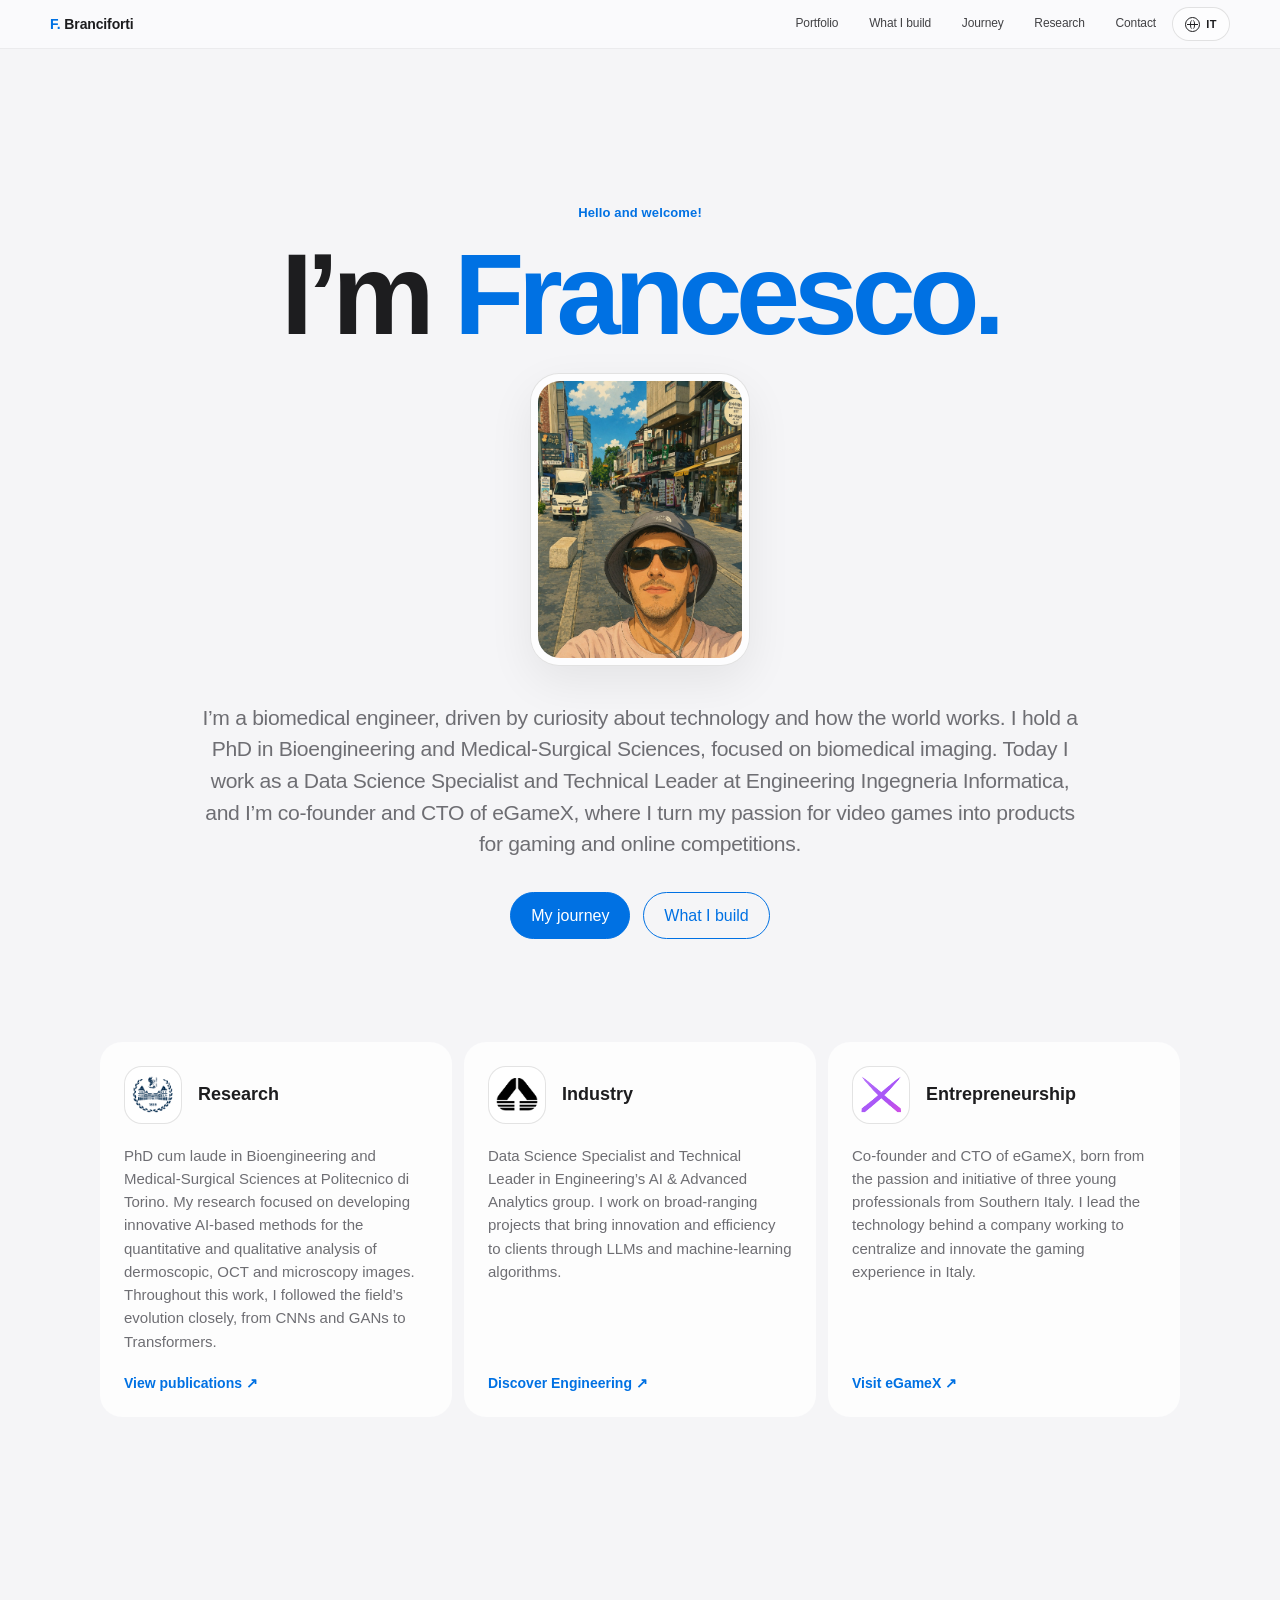
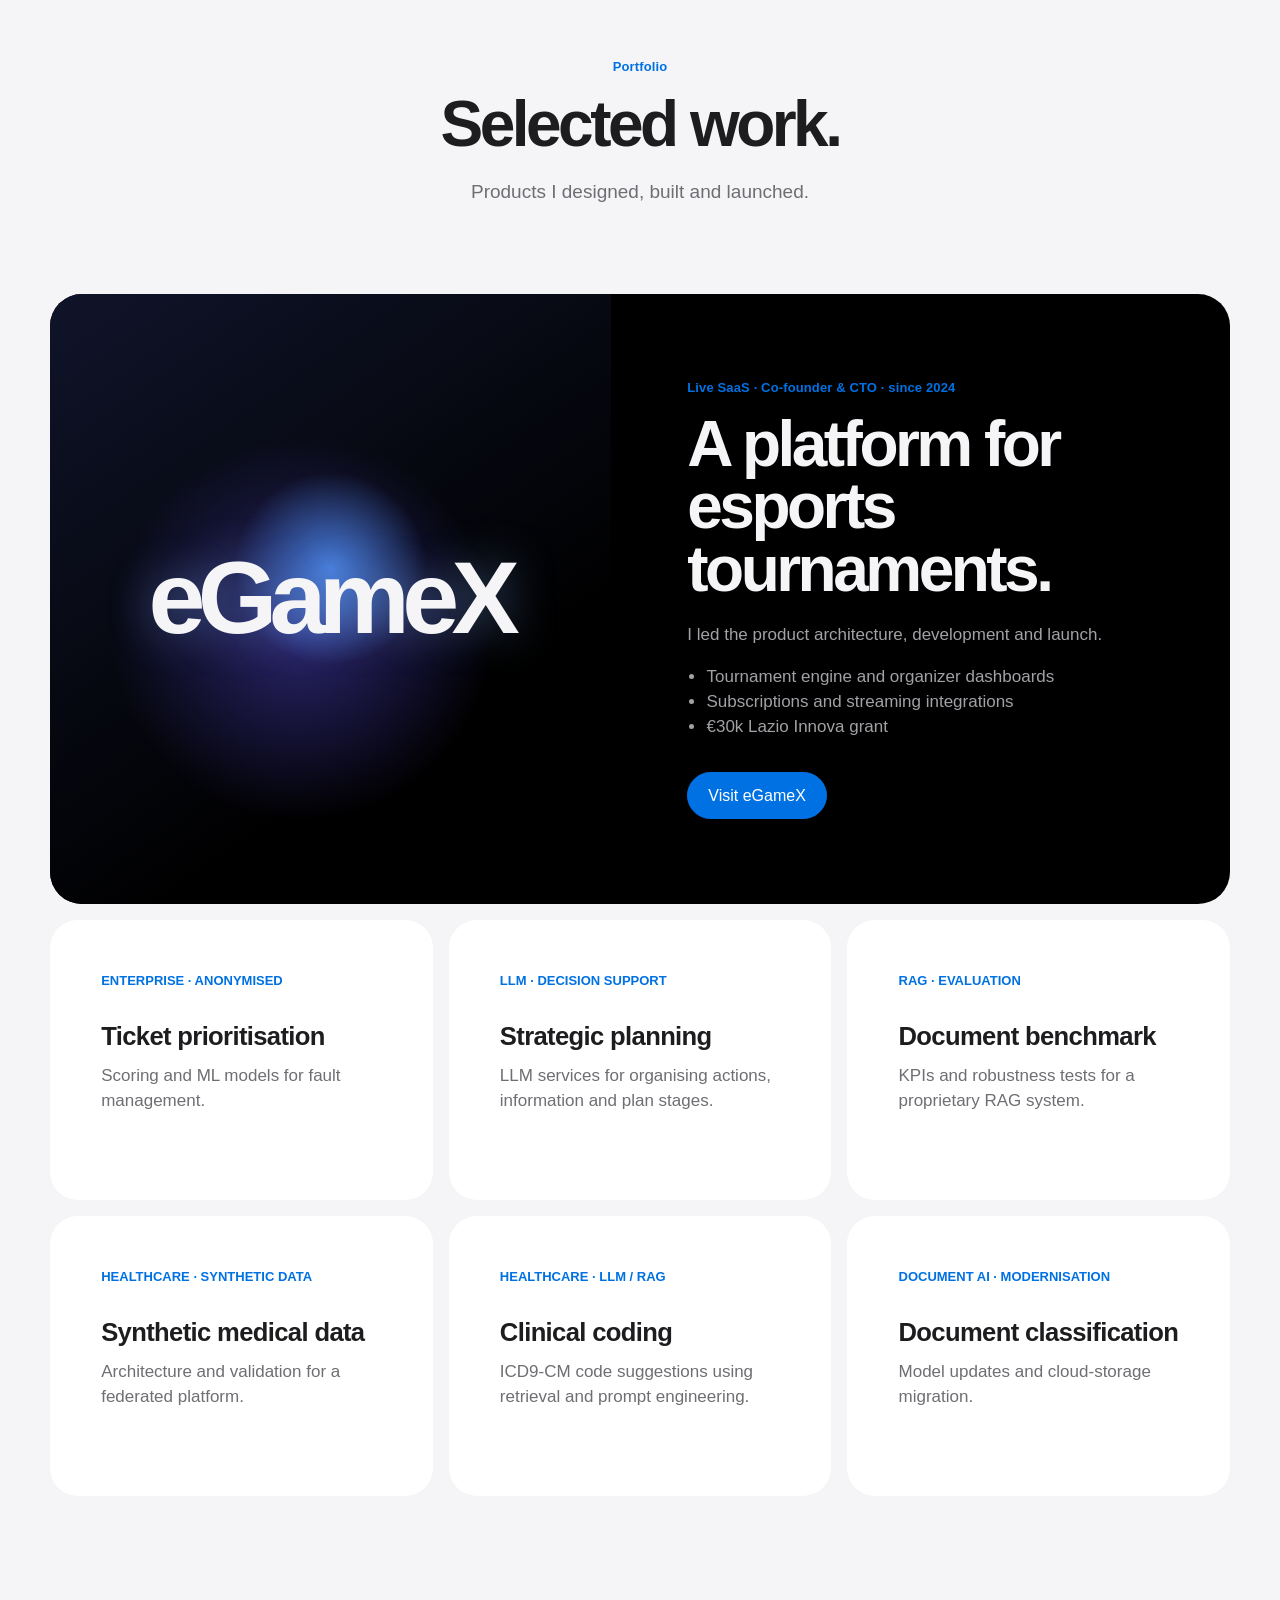
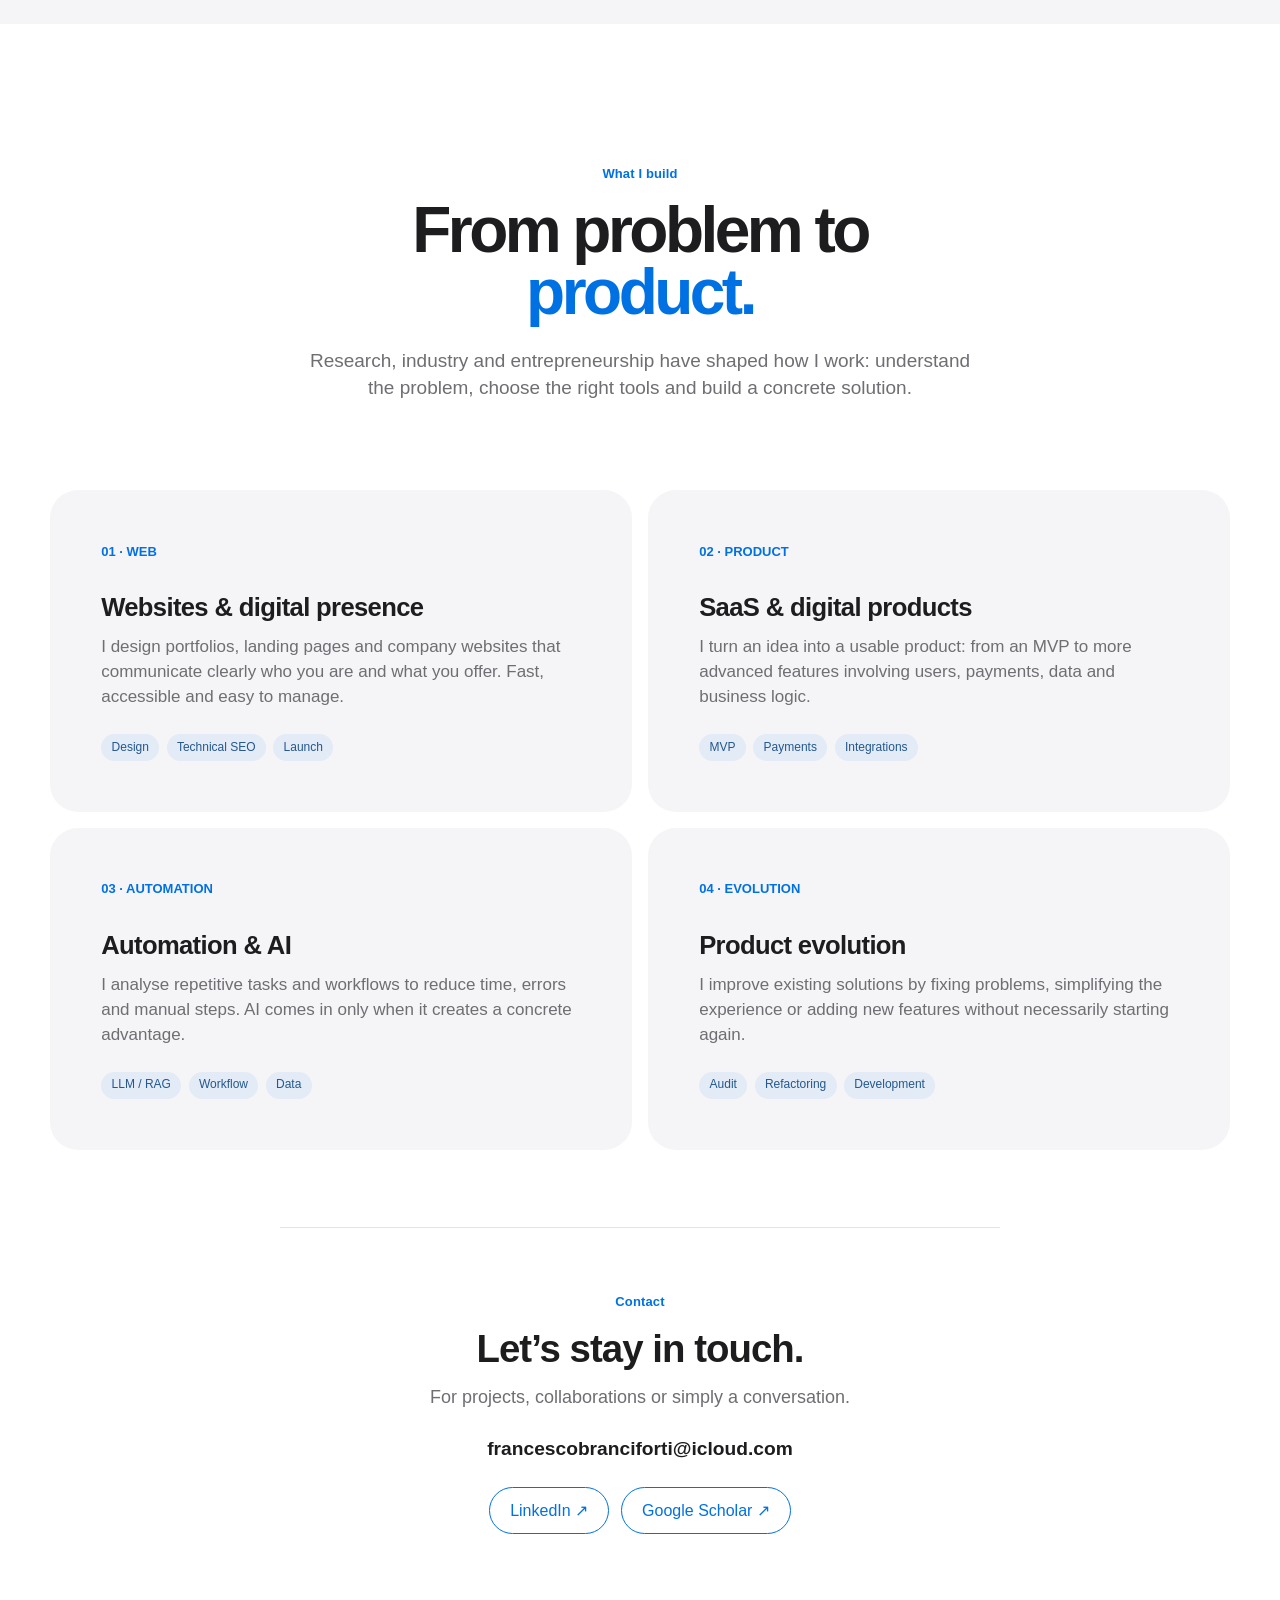
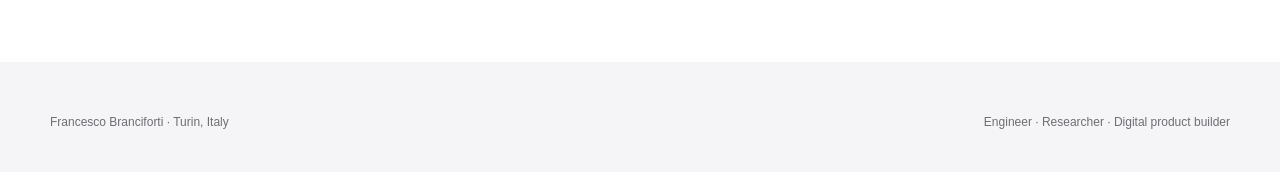
==== en/index.html @ 2f278cbb "Publish portfolio website" ====
<!doctype html>
<html lang="en">
<head>
  <meta charset="utf-8">
  <meta name="viewport" content="width=device-width, initial-scale=1">
  <title>Francesco Branciforti — Engineer, researcher and product builder</title>
  <meta name="description" content="I build websites, SaaS and custom digital products, with AI where useful.">
  <meta property="og:title" content="Francesco Branciforti — Engineer, researcher and product builder">
  <meta property="og:description" content="Websites, SaaS and digital products, from idea to launch.">
  <meta property="og:type" content="website">
  <meta property="og:url" content="https://ezioauditore95.github.io/portfolio/en/">
  <link rel="canonical" href="https://ezioauditore95.github.io/portfolio/">
  <link rel="alternate" hreflang="it" href="https://ezioauditore95.github.io/portfolio/it/">
  <link rel="alternate" hreflang="en" href="https://ezioauditore95.github.io/portfolio/">
  <link rel="stylesheet" href="../styles.css">
</head>
<body>
  <a class="skip-link" href="#content">Skip to content</a>
  <nav class="site-nav" aria-label="Main navigation">
    <div class="nav-inner">
      <a class="brand" href="#top"><strong>F.</strong> Branciforti</a>
      <div class="nav-links" id="nav-links">
        <a href="#work">Portfolio</a><a href="#solutions">What I build</a><a href="journey/">Journey</a><a href="research/">Research</a><a href="#contact">Contact</a>
      </div>
      <div class="nav-actions">
        <a class="language-toggle" href="../it/" lang="it" aria-label="View this page in Italian" title="Italiano"><span class="language-icon" aria-hidden="true"></span><span class="language-code">IT</span></a>
        <button class="nav-toggle" type="button" aria-expanded="false" aria-controls="nav-links">Menu</button>
      </div>
    </div>
  </nav>

  <main id="content">
    <header class="hero" id="top">
      <div class="wrap hero-grid">
        <div class="welcome-layout">
          <div class="welcome-copy" data-reveal>
            <span class="eyebrow">Hello and welcome!</span>
            <h1>I’m <span class="accent">Francesco.</span></h1>
            <figure class="welcome-portrait">
              <img src="../assets/francesco-seoul.jpg" alt="Francesco during a trip to Seoul" width="1086" height="1448" fetchpriority="high">
            </figure>
            <p class="lede hero-intro">I’m a biomedical engineer, driven by curiosity about technology and how the world works. I hold a PhD in Bioengineering and Medical-Surgical Sciences, focused on biomedical imaging. Today I work as a Data Science Specialist and Technical Leader at Engineering Ingegneria Informatica, and I’m co-founder and CTO of eGameX, where I turn my passion for video games into products for gaming and online competitions.</p>
            <div class="actions"><a class="button primary" href="journey/">My journey</a><a class="button" href="#solutions">What I build</a></div>
          </div>
        </div>
        <aside class="hero-aside" data-reveal>
          <article class="identity-card">
            <div class="identity-card-head">
              <div class="identity-logo"><img src="../assets/logo-polito.png" alt="Politecnico di Torino logo"></div>
              <strong>Research</strong>
            </div>
            <p>PhD cum laude in Bioengineering and Medical-Surgical Sciences at Politecnico di Torino. My research focused on developing innovative AI-based methods for the quantitative and qualitative analysis of dermoscopic, OCT and microscopy images. Throughout this work, I followed the field’s evolution closely, from CNNs and GANs to Transformers.</p>
            <a class="identity-link" href="https://scholar.google.com/citations?user=VHpzXFAAAAAJ" target="_blank" rel="noopener">View publications</a>
          </article>
          <article class="identity-card">
            <div class="identity-card-head">
              <div class="identity-logo"><img src="../assets/logo-eng.png" alt="Engineering logo"></div>
              <strong>Industry</strong>
            </div>
            <p>Data Science Specialist and Technical Leader in Engineering’s AI &amp; Advanced Analytics group. I work on broad-ranging projects that bring innovation and efficiency to clients through LLMs and machine-learning algorithms.</p>
            <a class="identity-link" href="https://www.eng.it/en" target="_blank" rel="noopener">Discover Engineering</a>
          </article>
          <article class="identity-card">
            <div class="identity-card-head">
              <div class="identity-logo"><img src="../assets/logo-egamex.png" alt="eGameX logo"></div>
              <strong>Entrepreneurship</strong>
            </div>
            <p>Co-founder and CTO of eGameX, born from the passion and initiative of three young professionals from Southern Italy. I lead the technology behind a company working to centralize and innovate the gaming experience in Italy.</p>
            <a class="identity-link" href="https://www.egamex.eu/" target="_blank" rel="noopener">Visit eGameX</a>
          </article>
        </aside>
      </div>
    </header>

    <section id="work"><div class="wrap">
      <div class="section-head" data-reveal><div><span class="eyebrow">Portfolio</span><h2>Selected work.</h2></div><p>Products I designed, built and launched.</p></div>
      <article class="feature" data-reveal>
        <div class="feature-visual"><div class="feature-mark">eGameX</div></div>
        <div class="feature-copy"><span class="eyebrow">Live SaaS · Co-founder &amp; CTO · since 2024</span><h2>A platform for esports tournaments.</h2><p class="muted">I led the product architecture, development and launch.</p><ul><li>Tournament engine and organizer dashboards</li><li>Subscriptions and streaming integrations</li><li>€30k Lazio Innova grant</li></ul><div class="actions"><a class="button primary" href="https://egamex.eu" target="_blank" rel="noopener">Visit eGameX</a></div></div>
      </article>
      <div class="grid-3" style="margin-top:1rem">
        <article class="card" data-reveal><span class="number">ENTERPRISE · ANONYMISED</span><h3>Ticket prioritisation</h3><p>Scoring and ML models for fault management.</p></article>
        <article class="card" data-reveal><span class="number">LLM · DECISION SUPPORT</span><h3>Strategic planning</h3><p>LLM services for organising actions, information and plan stages.</p></article>
        <article class="card" data-reveal><span class="number">RAG · EVALUATION</span><h3>Document benchmark</h3><p>KPIs and robustness tests for a proprietary RAG system.</p></article>
        <article class="card" data-reveal><span class="number">HEALTHCARE · SYNTHETIC DATA</span><h3>Synthetic medical data</h3><p>Architecture and validation for a federated platform.</p></article>
        <article class="card" data-reveal><span class="number">HEALTHCARE · LLM / RAG</span><h3>Clinical coding</h3><p>ICD9-CM code suggestions using retrieval and prompt engineering.</p></article>
        <article class="card" data-reveal><span class="number">DOCUMENT AI · MODERNISATION</span><h3>Document classification</h3><p>Model updates and cloud-storage migration.</p></article>
      </div>
    </div></section>

    <section id="solutions"><div class="wrap">
      <div class="section-head" data-reveal><div><span class="eyebrow">What I build</span><h2>From problem to <span class="accent">product.</span></h2></div><p>Research, industry and entrepreneurship have shaped how I work: understand the problem, choose the right tools and build a concrete solution.</p></div>
      <div class="grid-4">
        <article class="card" data-reveal><span class="number">01 · WEB</span><h3>Websites &amp; digital presence</h3><p>I design portfolios, landing pages and company websites that communicate clearly who you are and what you offer. Fast, accessible and easy to manage.</p><div class="tags"><span class="tag">Design</span><span class="tag">Technical SEO</span><span class="tag">Launch</span></div></article>
        <article class="card" data-reveal><span class="number">02 · PRODUCT</span><h3>SaaS &amp; digital products</h3><p>I turn an idea into a usable product: from an MVP to more advanced features involving users, payments, data and business logic.</p><div class="tags"><span class="tag">MVP</span><span class="tag">Payments</span><span class="tag">Integrations</span></div></article>
        <article class="card" data-reveal><span class="number">03 · AUTOMATION</span><h3>Automation &amp; AI</h3><p>I analyse repetitive tasks and workflows to reduce time, errors and manual steps. AI comes in only when it creates a concrete advantage.</p><div class="tags"><span class="tag">LLM / RAG</span><span class="tag">Workflow</span><span class="tag">Data</span></div></article>
        <article class="card" data-reveal><span class="number">04 · EVOLUTION</span><h3>Product evolution</h3><p>I improve existing solutions by fixing problems, simplifying the experience or adding new features without necessarily starting again.</p><div class="tags"><span class="tag">Audit</span><span class="tag">Refactoring</span><span class="tag">Development</span></div></article>
      </div>
      <div class="section-bridge contact-hub" id="contact" data-reveal>
        <span class="eyebrow">Contact</span>
        <h3>Let’s stay in touch.</h3>
        <p>For projects, collaborations or simply a conversation.</p>
        <a class="contact-email" href="mailto:francescobranciforti@icloud.com?subject=I%20would%20like%20to%20tell%20you%20about%20my%20idea">francescobranciforti@icloud.com</a>
        <div class="contact-links">
          <a class="button" href="https://www.linkedin.com/in/francescobranciforti" target="_blank" rel="noopener">LinkedIn ↗</a>
          <a class="button" href="https://scholar.google.com/citations?user=VHpzXFAAAAAJ" target="_blank" rel="noopener">Google Scholar ↗</a>
        </div>
      </div>
    </div></section>
  </main>
  <footer><div class="wrap footer-inner"><span>Francesco Branciforti · Turin, Italy</span><span>Engineer · Researcher · Digital product builder</span></div></footer>
  <script src="../script.js"></script>
</body>
</html>
---- styles.css ----
:root {
  --ink: #1d1d1f;
  --muted: #6e6e73;
  --blue: #0071e3;
  --blue-hover: #0077ed;
  --surface: #ffffff;
  --surface-soft: #f5f5f7;
  --line: rgba(0, 0, 0, 0.11);
  --shadow: 0 18px 50px rgba(0, 0, 0, 0.08);
  --sans: -apple-system, BlinkMacSystemFont, "SF Pro Display", "SF Pro Text", "Helvetica Neue", Arial, sans-serif;
  --mono: "SFMono-Regular", Consolas, monospace;
}

* { box-sizing: border-box; }
html { scroll-behavior: smooth; }

body {
  margin: 0;
  background: var(--surface);
  color: var(--ink);
  font-family: var(--sans);
  font-size: 17px;
  line-height: 1.47;
  -webkit-font-smoothing: antialiased;
  text-rendering: optimizeLegibility;
}

a { color: inherit; }
img { display: block; max-width: 100%; }
button, input, textarea { font: inherit; }

.skip-link {
  position: fixed;
  top: .75rem;
  left: .75rem;
  z-index: 100;
  padding: .7rem 1rem;
  border-radius: 999px;
  background: var(--ink);
  color: #fff;
  transform: translateY(-160%);
}
.skip-link:focus { transform: none; }

.site-nav {
  position: sticky;
  top: 0;
  z-index: 50;
  background: rgba(250, 250, 252, .86);
  border-bottom: 1px solid rgba(0, 0, 0, .06);
  backdrop-filter: saturate(180%) blur(20px);
}

.nav-inner, .wrap {
  width: min(1180px, calc(100% - 44px));
  margin-inline: auto;
}

.nav-inner {
  min-height: 48px;
  display: flex;
  align-items: center;
  justify-content: space-between;
  gap: 1rem;
}

.brand {
  text-decoration: none;
  font-size: 14px;
  font-weight: 600;
  letter-spacing: -.01em;
}
.brand strong { color: var(--blue); }

.nav-links { display: flex; align-items: center; gap: clamp(1rem, 2.4vw, 2rem); margin-left: auto; }
.nav-links a {
  color: #424245;
  text-decoration: none;
  font-size: 12px;
  letter-spacing: -.01em;
  transition: color 160ms ease;
}
.nav-links a:hover, .nav-links a:focus-visible, .nav-links a[aria-current="page"] { color: #000; }
.language { border-left: 1px solid var(--line); padding-left: 1.25rem; color: var(--blue) !important; }

.nav-actions {
  display: flex;
  align-items: center;
  gap: .2rem;
}
.language-toggle {
  min-width: 58px;
  height: 34px;
  display: inline-flex;
  align-items: center;
  justify-content: center;
  gap: .38rem;
  padding: 0 .65rem;
  border: 1px solid var(--line);
  border-radius: 999px;
  color: var(--ink);
  background: rgba(255, 255, 255, .62);
  text-decoration: none;
  font-size: 11px;
  font-weight: 650;
  letter-spacing: .04em;
  transition: background-color 160ms ease, border-color 160ms ease, color 160ms ease;
}
.language-toggle:hover, .language-toggle:focus-visible { background: #fff; border-color: #b7b7bc; color: var(--blue); }
.language-icon {
  position: relative;
  width: 15px;
  height: 15px;
  display: block;
  border: 1.5px solid currentColor;
  border-radius: 50%;
}
.language-icon::before {
  content: "";
  position: absolute;
  inset: 2px 4px;
  border-left: 1.5px solid currentColor;
  border-right: 1.5px solid currentColor;
  border-radius: 50%;
}
.language-icon::after {
  content: "";
  position: absolute;
  left: 1px;
  right: 1px;
  top: 6px;
  border-top: 1.5px solid currentColor;
}

.nav-toggle {
  display: none;
  border: 0;
  background: transparent;
  color: var(--ink);
  padding: .5rem;
}

.hero {
  min-height: calc(100vh - 48px);
  display: grid;
  align-items: center;
  padding: clamp(6rem, 12vw, 10rem) 0 clamp(4rem, 9vw, 7rem);
  background: var(--surface-soft);
  text-align: center;
}

.hero-grid {
  display: flex;
  flex-direction: column;
  align-items: center;
}
.welcome-layout {
  width: min(880px, 100%);
  text-align: center;
}
.welcome-copy h1 { margin-inline: auto; }
.welcome-copy .actions { justify-content: center; }
.welcome-portrait {
  width: min(220px, 58vw);
  aspect-ratio: 3 / 4;
  margin: 0 auto 2.2rem;
  padding: 7px;
  overflow: hidden;
  border: 1px solid var(--line);
  border-radius: 29px;
  background: rgba(255, 255, 255, .82);
  box-shadow: 0 16px 46px rgba(0, 0, 0, .07);
}
.welcome-portrait img {
  width: 100%;
  height: 100%;
  display: block;
  border-radius: 22px;
  object-fit: cover;
}

.eyebrow {
  display: block;
  margin-bottom: 1rem;
  color: var(--blue);
  font-size: 13px;
  font-weight: 600;
  letter-spacing: .01em;
}

h1, h2, h3, p { margin-top: 0; }
h1, h2 {
  margin-bottom: 1.4rem;
  font-weight: 650;
  line-height: .98;
  letter-spacing: -.055em;
}
h1 { max-width: 12ch; font-size: clamp(4rem, 9vw, 7.8rem); }
h2 { max-width: 15ch; font-size: clamp(2.8rem, 5vw, 5rem); }
h3 { margin-bottom: .8rem; font-size: clamp(1.35rem, 2vw, 1.7rem); line-height: 1.15; letter-spacing: -.025em; }
.hero h1 { margin-inline: auto; }
.accent { color: var(--blue); }
.lede { max-width: 760px; color: var(--muted); font-size: clamp(1.2rem, 2vw, 1.65rem); line-height: 1.35; letter-spacing: -.015em; }
.hero-intro { max-width: 880px; font-size: clamp(1.12rem, 1.65vw, 1.4rem); line-height: 1.5; }

.actions { display: flex; flex-wrap: wrap; gap: .8rem; margin-top: 2rem; }
.hero .actions { justify-content: center; }
.button {
  display: inline-flex;
  min-height: 44px;
  align-items: center;
  justify-content: center;
  padding: .68rem 1.25rem;
  border: 1px solid var(--blue);
  border-radius: 999px;
  color: var(--blue);
  text-decoration: none;
  font-size: 16px;
  font-weight: 450;
  transition: background 160ms ease, color 160ms ease, transform 160ms ease;
}
.button.primary { background: var(--blue); color: #fff; }
.button:hover, .button:focus-visible { background: var(--blue-hover); color: #fff; transform: translateY(-1px); }

.hero-aside {
  width: min(1080px, 100%);
  display: grid;
  grid-template-columns: repeat(3, 1fr);
  gap: 12px;
  margin-top: clamp(4rem, 8vw, 7rem);
  text-align: left;
}
.identity-card {
  min-height: 350px;
  margin: 0;
  padding: 1.5rem;
  border-radius: 22px;
  background: rgba(255, 255, 255, .78);
  display: flex;
  flex-direction: column;
  gap: 1.25rem;
}
.identity-card-head {
  display: flex;
  align-items: center;
  gap: 1rem;
}
.identity-card-head strong {
  color: var(--ink);
  font-size: 18px;
}
.identity-card p {
  margin: 0;
  color: var(--muted);
  font-size: 15px;
  line-height: 1.55;
}
.identity-link {
  align-self: flex-start;
  margin-top: auto;
  color: var(--blue);
  font-size: 14px;
  font-weight: 600;
  text-decoration: none;
}
.identity-link::after { content: " ↗"; }
.identity-link:hover, .identity-link:focus-visible { text-decoration: underline; text-underline-offset: 3px; }
.identity-logo {
  width: 58px;
  aspect-ratio: 1;
  display: grid;
  place-items: center;
  overflow: hidden;
  border: 1px solid var(--line);
  border-radius: 18px;
  background: #fff;
}
.identity-logo img {
  width: 74%;
  height: 74%;
  display: block;
  object-fit: contain;
}

.proof-strip {
  display: grid;
  grid-template-columns: repeat(4, 1fr);
  background: var(--surface);
  border-bottom: 12px solid var(--surface-soft);
}
.proof {
  padding: 2.4rem 1.5rem;
  border-right: 1px solid var(--line);
  color: var(--muted);
  text-align: center;
  font-size: 14px;
}
.proof:last-child { border-right: 0; }
.proof strong { display: block; margin-bottom: .25rem; color: var(--ink); font-size: 18px; letter-spacing: -.02em; }

section {
  padding: clamp(6rem, 10vw, 9rem) 0;
  border-bottom: 12px solid var(--surface);
  background: var(--surface-soft);
}
section:nth-of-type(even) { background: var(--surface); border-bottom-color: var(--surface-soft); }

.section-head {
  max-width: 860px;
  margin: 0 auto clamp(3.5rem, 7vw, 5.5rem);
  text-align: center;
}
.section-head h2 { margin-inline: auto; }
.section-head p { max-width: 680px; margin-inline: auto; color: var(--muted); font-size: 19px; }

.grid-2, .grid-3, .grid-4 { display: grid; gap: 16px; }
.grid-2, .grid-4 { grid-template-columns: repeat(2, 1fr); }
.grid-3 { grid-template-columns: repeat(3, 1fr); }

.card {
  position: relative;
  min-height: 280px;
  overflow: hidden;
  padding: clamp(2rem, 4vw, 3.2rem);
  border: 0;
  border-radius: 28px;
  background: #fff;
  transition: transform 220ms ease, box-shadow 220ms ease;
}
section:nth-of-type(even) .card { background: var(--surface-soft); }
.card:hover { transform: translateY(-4px); box-shadow: var(--shadow); }
.card p, .muted { color: var(--muted); }
.card .number { display: block; margin-bottom: 2rem; color: var(--blue); font-size: 13px; font-weight: 600; }
.section-bridge { max-width: 720px; margin: clamp(3rem, 6vw, 5rem) auto 0; text-align: center; }
.section-bridge p { margin-bottom: 1.5rem; color: var(--muted); font-size: 18px; line-height: 1.5; }
.contact-hub { scroll-margin-top: 80px; padding-top: clamp(2.5rem, 5vw, 4rem); border-top: 1px solid var(--line); }
.contact-hub h3 { margin-bottom: .8rem; font-size: clamp(1.8rem, 3vw, 2.5rem); }
.contact-email { display: inline-block; margin-bottom: 1.5rem; color: var(--ink); font-size: clamp(1rem, 2vw, 1.2rem); font-weight: 600; text-decoration: none; }
.contact-email:hover, .contact-email:focus-visible { color: var(--blue); text-decoration: underline; text-underline-offset: 4px; }
.contact-links { display: flex; flex-wrap: wrap; justify-content: center; gap: .75rem; }
.tags { display: flex; flex-wrap: wrap; gap: .45rem; margin-top: 1.5rem; }
.tag { padding: .3rem .65rem; border-radius: 999px; background: rgba(0, 113, 227, .08); color: #24588f; font-size: 12px; }

.feature {
  display: grid;
  grid-template-columns: .95fr 1.05fr;
  min-height: 610px;
  overflow: hidden;
  border-radius: 32px;
  background: #000;
  color: #f5f5f7;
}
.feature-visual {
  min-height: 420px;
  display: flex;
  align-items: center;
  justify-content: center;
  padding: 2rem;
  background:
    radial-gradient(circle at 50% 45%, rgba(80, 150, 255, .78), transparent 22%),
    radial-gradient(circle at 45% 55%, rgba(74, 63, 190, .55), transparent 42%),
    linear-gradient(145deg, #10142a, #000 70%);
}
.feature-mark { font-size: clamp(3.5rem, 8vw, 7.5rem); font-weight: 650; letter-spacing: -.075em; text-shadow: 0 0 45px rgba(130, 185, 255, .4); }
.feature-copy { align-self: center; padding: clamp(2.5rem, 6vw, 5rem); }
.feature-copy h2 { color: #f5f5f7; }
.feature-copy p, .feature-copy ul { color: #a1a1a6; }
.feature-copy ul { padding-left: 1.2rem; }
.feature-copy .button { color: #fff; }

.timeline { max-width: 940px; margin: 0 auto 2rem; }
.timeline-item {
  display: grid;
  grid-template-columns: 145px 1fr;
  gap: 2rem;
  margin-bottom: 16px;
  padding: clamp(2rem, 4vw, 3.2rem);
  border-radius: 26px;
  background: #fff;
}
.timeline-item time { color: var(--blue); font-size: 14px; font-weight: 600; }
.timeline-item p { margin-bottom: 0; color: var(--muted); }
.timeline + .text-link { display: block; width: fit-content; margin: 2rem auto 0; }

.fact-list {
  display: grid;
  gap: .75rem;
  margin: 1.25rem 0 0;
  padding: 0;
  list-style: none;
}
.fact-list li { color: var(--muted); }
.fact-list strong { color: var(--ink); }

.research-facts {
  display: grid;
  grid-template-columns: repeat(3, 1fr);
  gap: 16px;
  margin-top: 16px;
}
.research-fact {
  padding: 1.6rem;
  border-radius: 20px;
  background: #fff;
  color: var(--muted);
  font-size: 14px;
}
.research-fact strong {
  display: block;
  margin-bottom: .35rem;
  color: var(--ink);
  font-size: 19px;
  letter-spacing: -.02em;
}

.research-card { min-height: 0; }
.research-card img { width: 100%; aspect-ratio: 16/10; object-fit: cover; margin-bottom: 1.7rem; border-radius: 18px; }
.text-link { color: var(--blue); text-underline-offset: 4px; }

.method { counter-reset: method; }
.method .card { counter-increment: method; }
.method .card::after { content: "0" counter(method); position: absolute; right: 1.5rem; bottom: .4rem; color: rgba(0,0,0,.045); font-size: 5rem; font-weight: 650; }

.page-hero {
  padding: clamp(7rem, 12vw, 11rem) 0 clamp(5rem, 8vw, 8rem);
  background: var(--surface-soft);
  text-align: center;
}
.page-hero h1 { max-width: 14ch; margin-inline: auto; font-size: clamp(3.8rem, 8vw, 7rem); }
.page-hero .lede { margin-inline: auto; }
.page-hero .actions { justify-content: center; }
.page-body { display: grid; grid-template-columns: minmax(0, .65fr) minmax(0, 1.35fr); gap: 5rem; }
.sticky-intro { position: sticky; top: 92px; align-self: start; }

.publication-list { list-style: none; padding: 0; margin: 0; }
.publication-list li { padding: 1.5rem 0; border-top: 1px solid var(--line); color: var(--muted); }
.publication-list strong { color: var(--ink); }

.callout {
  max-width: 1100px;
  margin: 0 auto;
  padding: clamp(4rem, 8vw, 7rem) clamp(2rem, 7vw, 6rem);
  border-radius: 32px;
  background: #000;
  color: #f5f5f7;
  text-align: center;
}
.callout h2 { margin-inline: auto; }
.callout .muted { color: #a1a1a6; }
.callout .actions { justify-content: center; }
.callout .button:not(.primary) { color: #2997ff; border-color: #2997ff; }

footer { padding: 2.5rem 0; background: var(--surface-soft); color: var(--muted); font-size: 12px; }
.footer-inner { display: flex; justify-content: space-between; gap: 1rem; flex-wrap: wrap; }

[data-reveal] { opacity: 0; transform: translateY(16px); transition: opacity 600ms ease, transform 600ms ease; }
[data-reveal].visible { opacity: 1; transform: none; }

@media (max-width: 900px) {
  .nav-toggle { display: inline-flex; }
  .nav-links {
    display: none;
    position: absolute;
    top: 48px;
    left: 0;
    right: 0;
    padding: 1.2rem 22px 1.5rem;
    background: rgba(250,250,252,.98);
    border-bottom: 1px solid var(--line);
    flex-wrap: wrap;
  }
  .nav-links.open { display: flex; }
  .language { border-left: 0; padding-left: 0; }
  .welcome-copy .hero-intro { margin-inline: auto; }
  .welcome-portrait { width: min(210px, 58vw); }
  .hero-aside, .grid-3, .research-facts { grid-template-columns: 1fr; }
  .identity-card { min-height: 0; text-align: left; }
  .feature, .page-body { grid-template-columns: 1fr; }
  .feature-visual { min-height: 340px; }
  .sticky-intro { position: static; }
}

@media (max-width: 620px) {
  .nav-inner, .wrap { width: min(100% - 28px, 1180px); }
  body { font-size: 16px; }
  .hero { min-height: auto; }
  .welcome-portrait { width: min(190px, 54vw); border-radius: 25px; }
  .welcome-portrait img { border-radius: 18px; }
  h1 { font-size: clamp(3.6rem, 18vw, 5rem); }
  h2 { font-size: clamp(2.6rem, 12vw, 3.8rem); }
  .proof-strip, .grid-2, .grid-4 { grid-template-columns: 1fr; }
  .proof { border-right: 0; border-bottom: 1px solid var(--line); }
  .card { min-height: 0; border-radius: 22px; }
  .feature { border-radius: 24px; }
  .timeline-item { grid-template-columns: 1fr; gap: .55rem; border-radius: 22px; }
  .actions { flex-direction: column; align-items: stretch; }
  .button { width: 100%; }
  .callout { border-radius: 24px; }
}

@media (prefers-reduced-motion: reduce) {
  html { scroll-behavior: auto; }
  *, *::before, *::after { animation-duration: .01ms !important; transition-duration: .01ms !important; }
  [data-reveal] { opacity: 1; transform: none; }
}
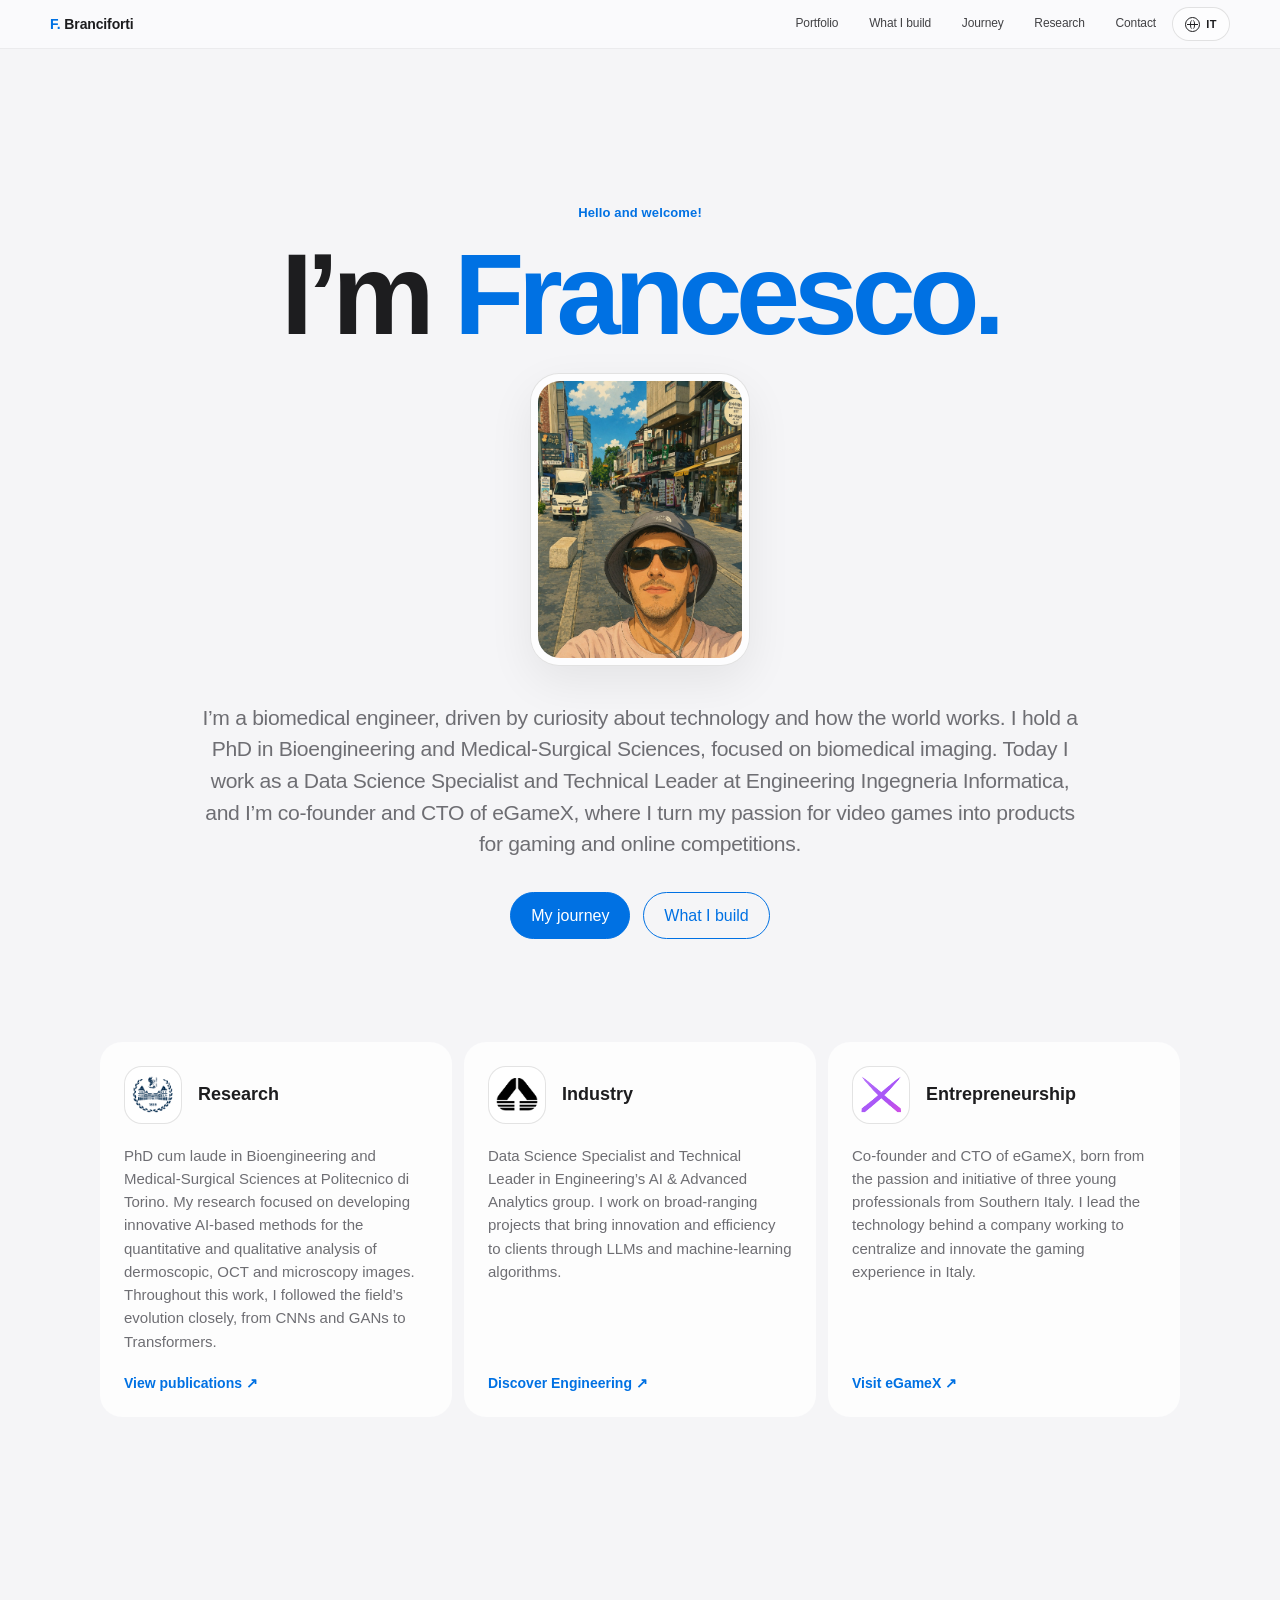
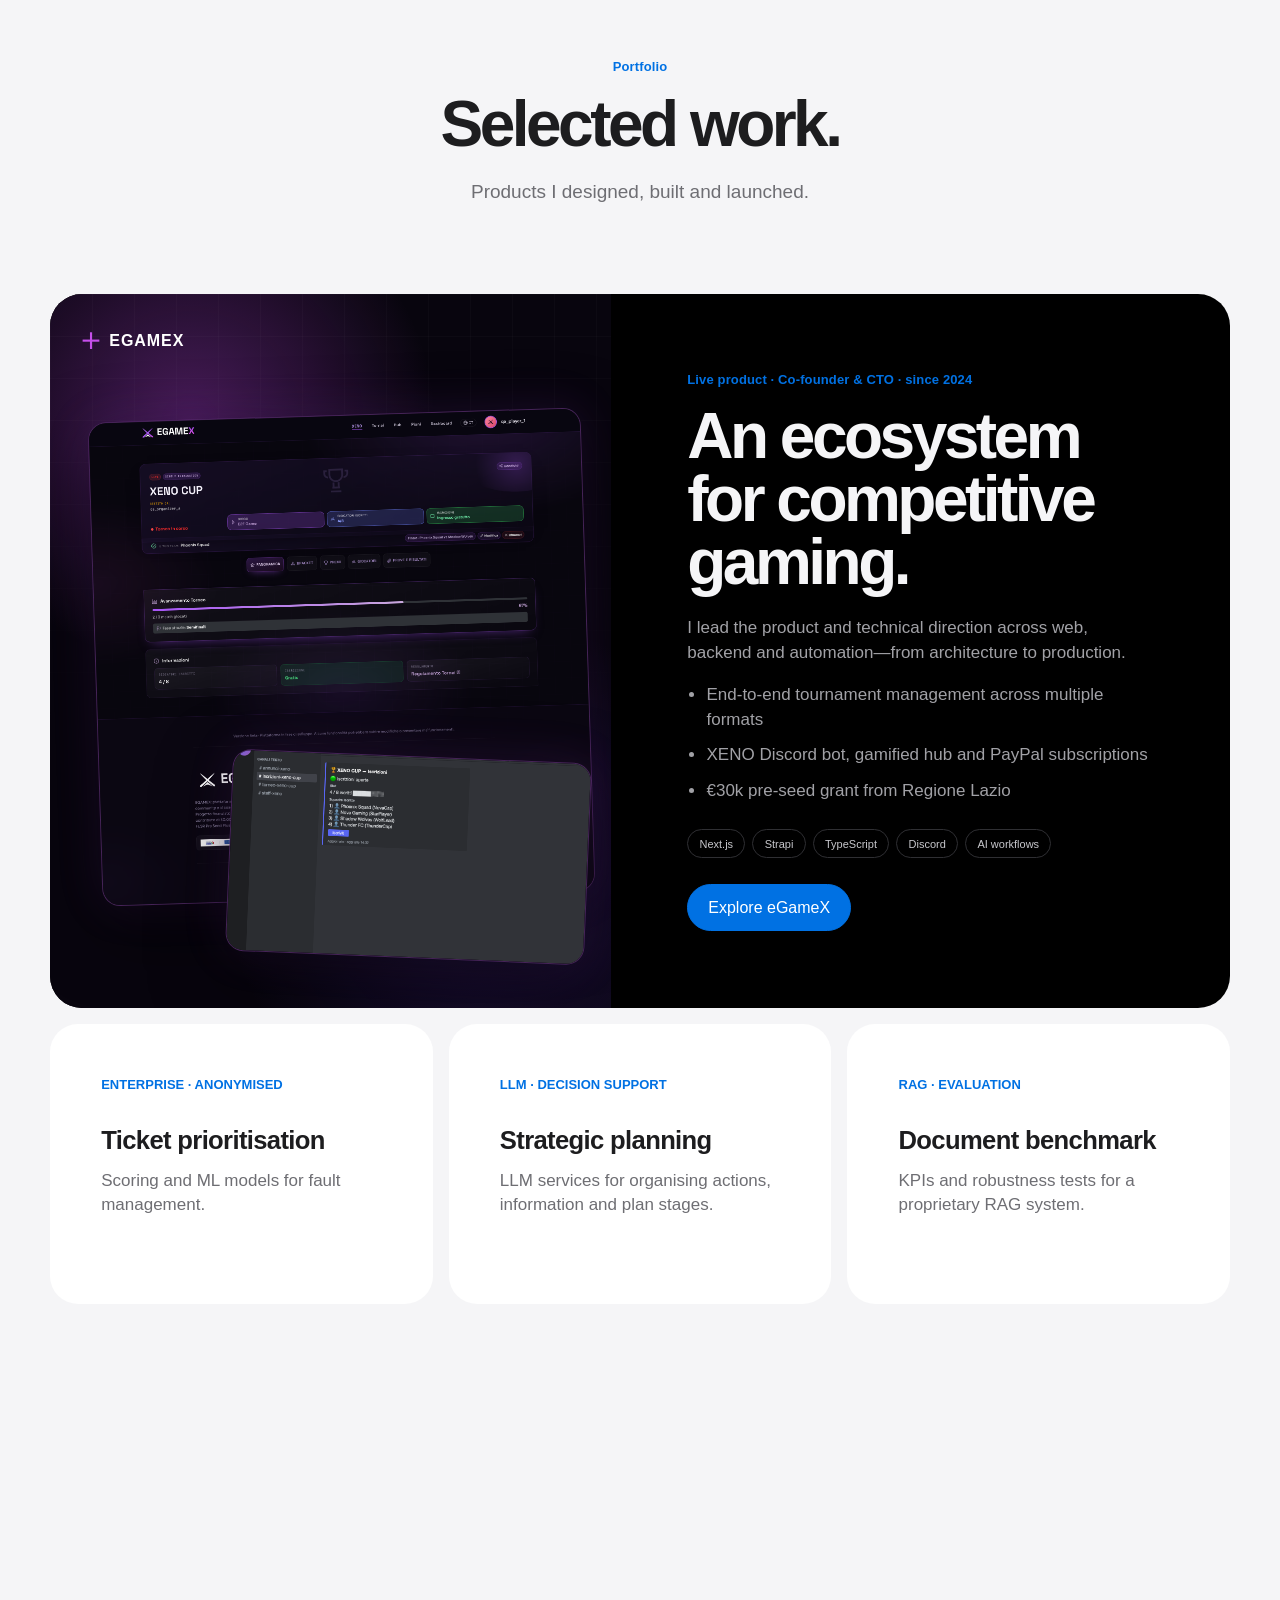
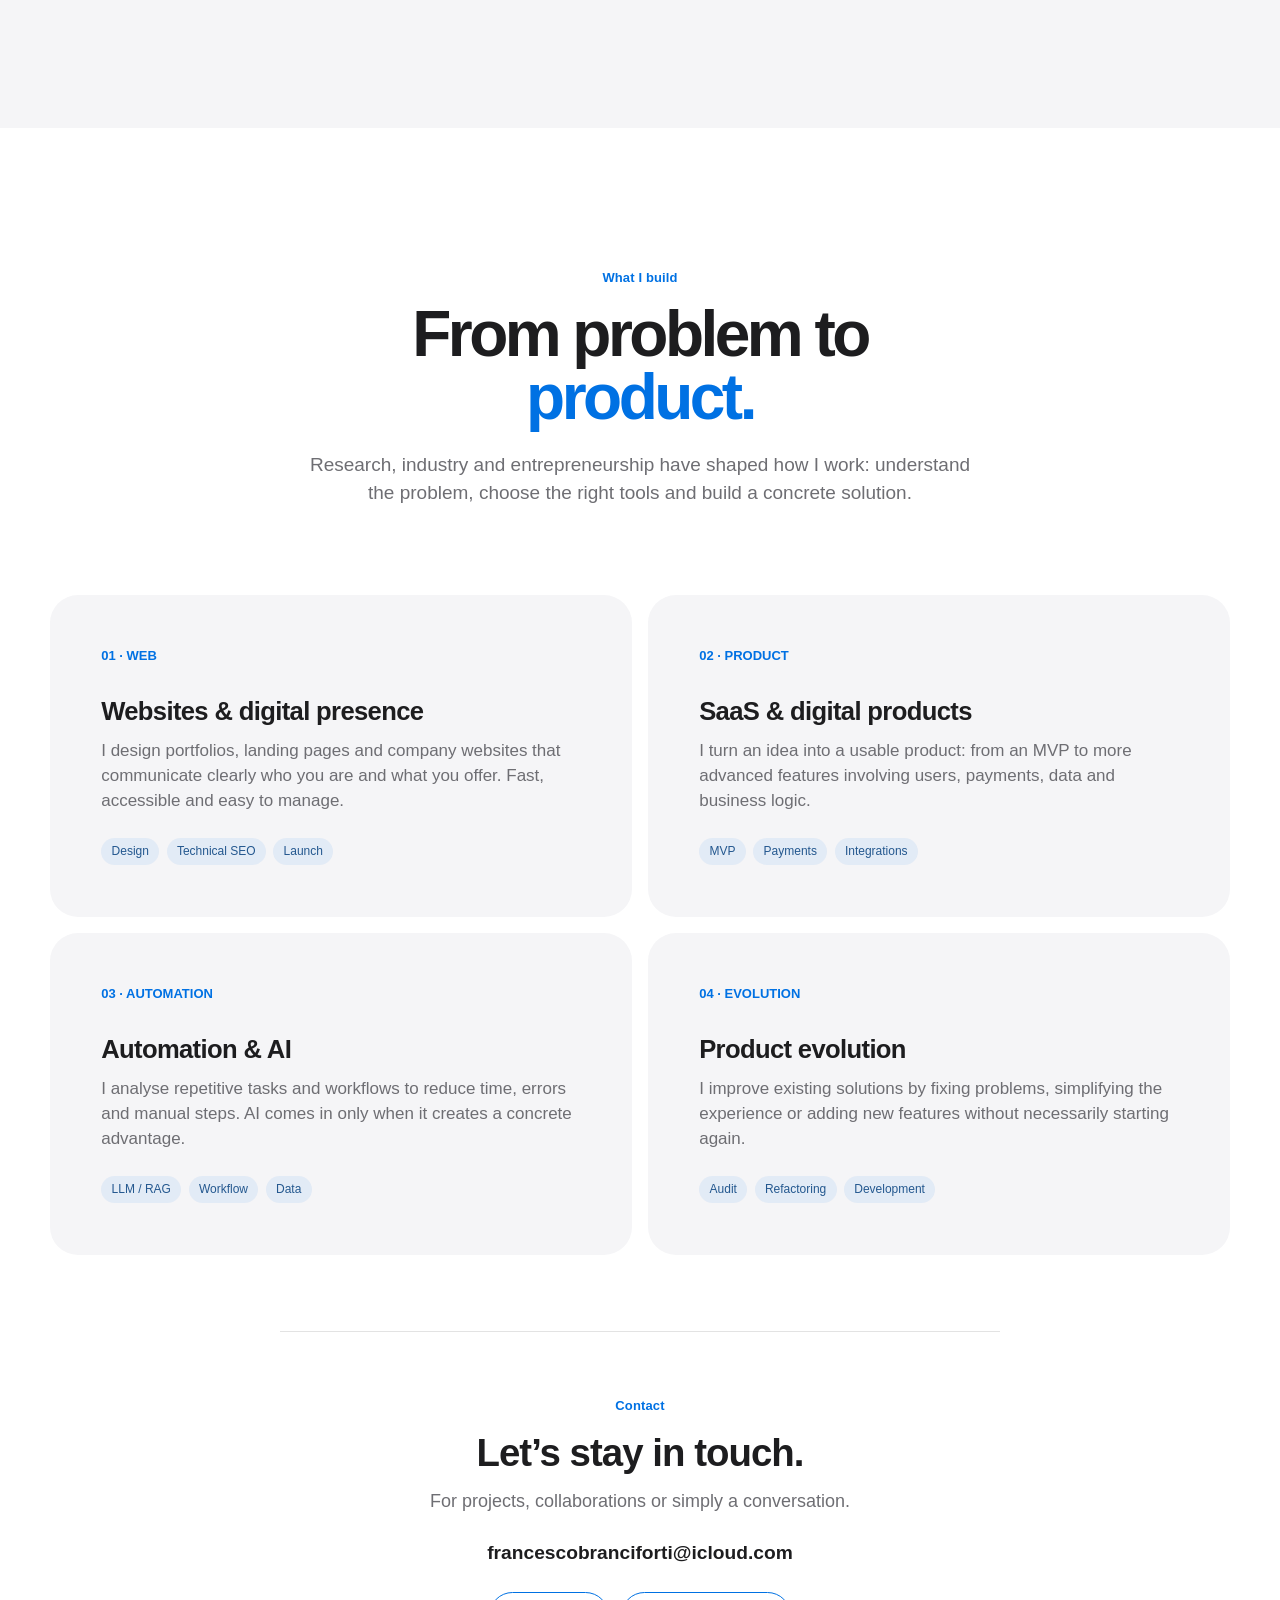
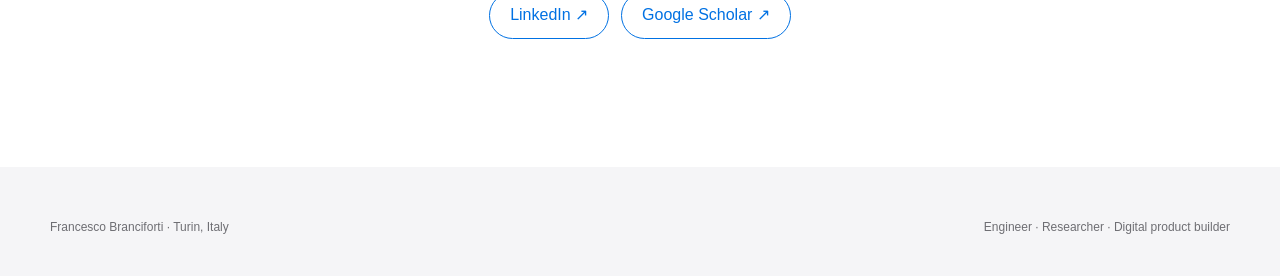
==== commit 1a375861: "Enrich the eGameX portfolio feature" ====
--- a/en/index.html
+++ b/en/index.html
@@ -75,8 +75,12 @@
     <section id="work"><div class="wrap">
       <div class="section-head" data-reveal><div><span class="eyebrow">Portfolio</span><h2>Selected work.</h2></div><p>Products I designed, built and launched.</p></div>
       <article class="feature" data-reveal>
-        <div class="feature-visual"><div class="feature-mark">eGameX</div></div>
-        <div class="feature-copy"><span class="eyebrow">Live SaaS · Co-founder &amp; CTO · since 2024</span><h2>A platform for esports tournaments.</h2><p class="muted">I led the product architecture, development and launch.</p><ul><li>Tournament engine and organizer dashboards</li><li>Subscriptions and streaming integrations</li><li>€30k Lazio Innova grant</li></ul><div class="actions"><a class="button primary" href="https://egamex.eu" target="_blank" rel="noopener">Visit eGameX</a></div></div>
+        <div class="feature-visual egamex-visual">
+          <div class="egamex-brand"><span class="egamex-symbol">×</span><strong>EGAMEX</strong></div>
+          <figure class="product-shot product-shot-main"><img src="../assets/egamex-tournament-detail.png" alt="eGameX tournament management interface"></figure>
+          <figure class="product-shot product-shot-secondary"><img src="../assets/egamex-discord-registration.png" alt="XENO tournament registration inside Discord"></figure>
+        </div>
+        <div class="feature-copy"><span class="eyebrow">Live product · Co-founder &amp; CTO · since 2024</span><h2>An ecosystem for competitive gaming.</h2><p class="muted">I lead the product and technical direction across web, backend and automation—from architecture to production.</p><ul><li>End-to-end tournament management across multiple formats</li><li>XENO Discord bot, gamified hub and PayPal subscriptions</li><li>€30k pre-seed grant from Regione Lazio</li></ul><div class="feature-tech" aria-label="Technology stack"><span>Next.js</span><span>Strapi</span><span>TypeScript</span><span>Discord</span><span>AI workflows</span></div><div class="actions"><a class="button primary" href="https://egamex.eu" target="_blank" rel="noopener">Explore eGameX</a></div></div>
       </article>
       <div class="grid-3" style="margin-top:1rem">
         <article class="card" data-reveal><span class="number">ENTERPRISE · ANONYMISED</span><h3>Ticket prioritisation</h3><p>Scoring and ML models for fault management.</p></article>
--- a/styles.css
+++ b/styles.css
@@ -365,8 +365,55 @@
 .feature-copy { align-self: center; padding: clamp(2.5rem, 6vw, 5rem); }
 .feature-copy h2 { color: #f5f5f7; }
 .feature-copy p, .feature-copy ul { color: #a1a1a6; }
-.feature-copy ul { padding-left: 1.2rem; }
+.feature-copy ul { display: grid; gap: .65rem; padding-left: 1.2rem; }
 .feature-copy .button { color: #fff; }
+.feature-copy .actions { margin-top: 1.6rem; }
+.feature-tech { display: flex; flex-wrap: wrap; gap: .45rem; margin-top: 1.6rem; }
+.feature-tech span { padding: .34rem .7rem; border: 1px solid #2f2f33; border-radius: 999px; color: #c7c7cc; font-size: 11px; }
+
+.egamex-visual {
+  position: relative;
+  isolation: isolate;
+  overflow: hidden;
+  background:
+    radial-gradient(circle at 25% 18%, rgba(196, 71, 235, .34), transparent 34%),
+    radial-gradient(circle at 78% 82%, rgba(92, 53, 196, .28), transparent 36%),
+    #08050e;
+}
+.egamex-visual::after {
+  content: "";
+  position: absolute;
+  inset: 0;
+  z-index: -1;
+  background-image: linear-gradient(rgba(255,255,255,.025) 1px, transparent 1px), linear-gradient(90deg, rgba(255,255,255,.025) 1px, transparent 1px);
+  background-size: 42px 42px;
+  mask-image: linear-gradient(to bottom, #000, transparent 78%);
+}
+.egamex-brand {
+  position: absolute;
+  top: 2rem;
+  left: 2rem;
+  z-index: 3;
+  display: flex;
+  align-items: center;
+  gap: .55rem;
+  color: #fff;
+  font-size: 16px;
+  letter-spacing: .06em;
+}
+.egamex-symbol { color: #c54fea; font-size: 30px; font-weight: 300; line-height: 1; transform: rotate(45deg); }
+.product-shot {
+  position: absolute;
+  margin: 0;
+  overflow: hidden;
+  border: 1px solid rgba(207, 108, 255, .3);
+  border-radius: 18px;
+  background: #08050e;
+  box-shadow: 0 24px 70px rgba(0, 0, 0, .55), 0 0 45px rgba(164, 66, 230, .15);
+}
+.product-shot img { width: 100%; height: 100%; display: block; object-fit: cover; }
+.product-shot-main { width: 88%; aspect-ratio: 1.02; top: 17%; left: 8%; transform: rotate(-1.8deg); }
+.product-shot-secondary { width: 64%; aspect-ratio: 16 / 9; right: 4%; bottom: 7%; z-index: 2; transform: rotate(2.4deg); }
 
 .timeline { max-width: 940px; margin: 0 auto 2rem; }
 .timeline-item {
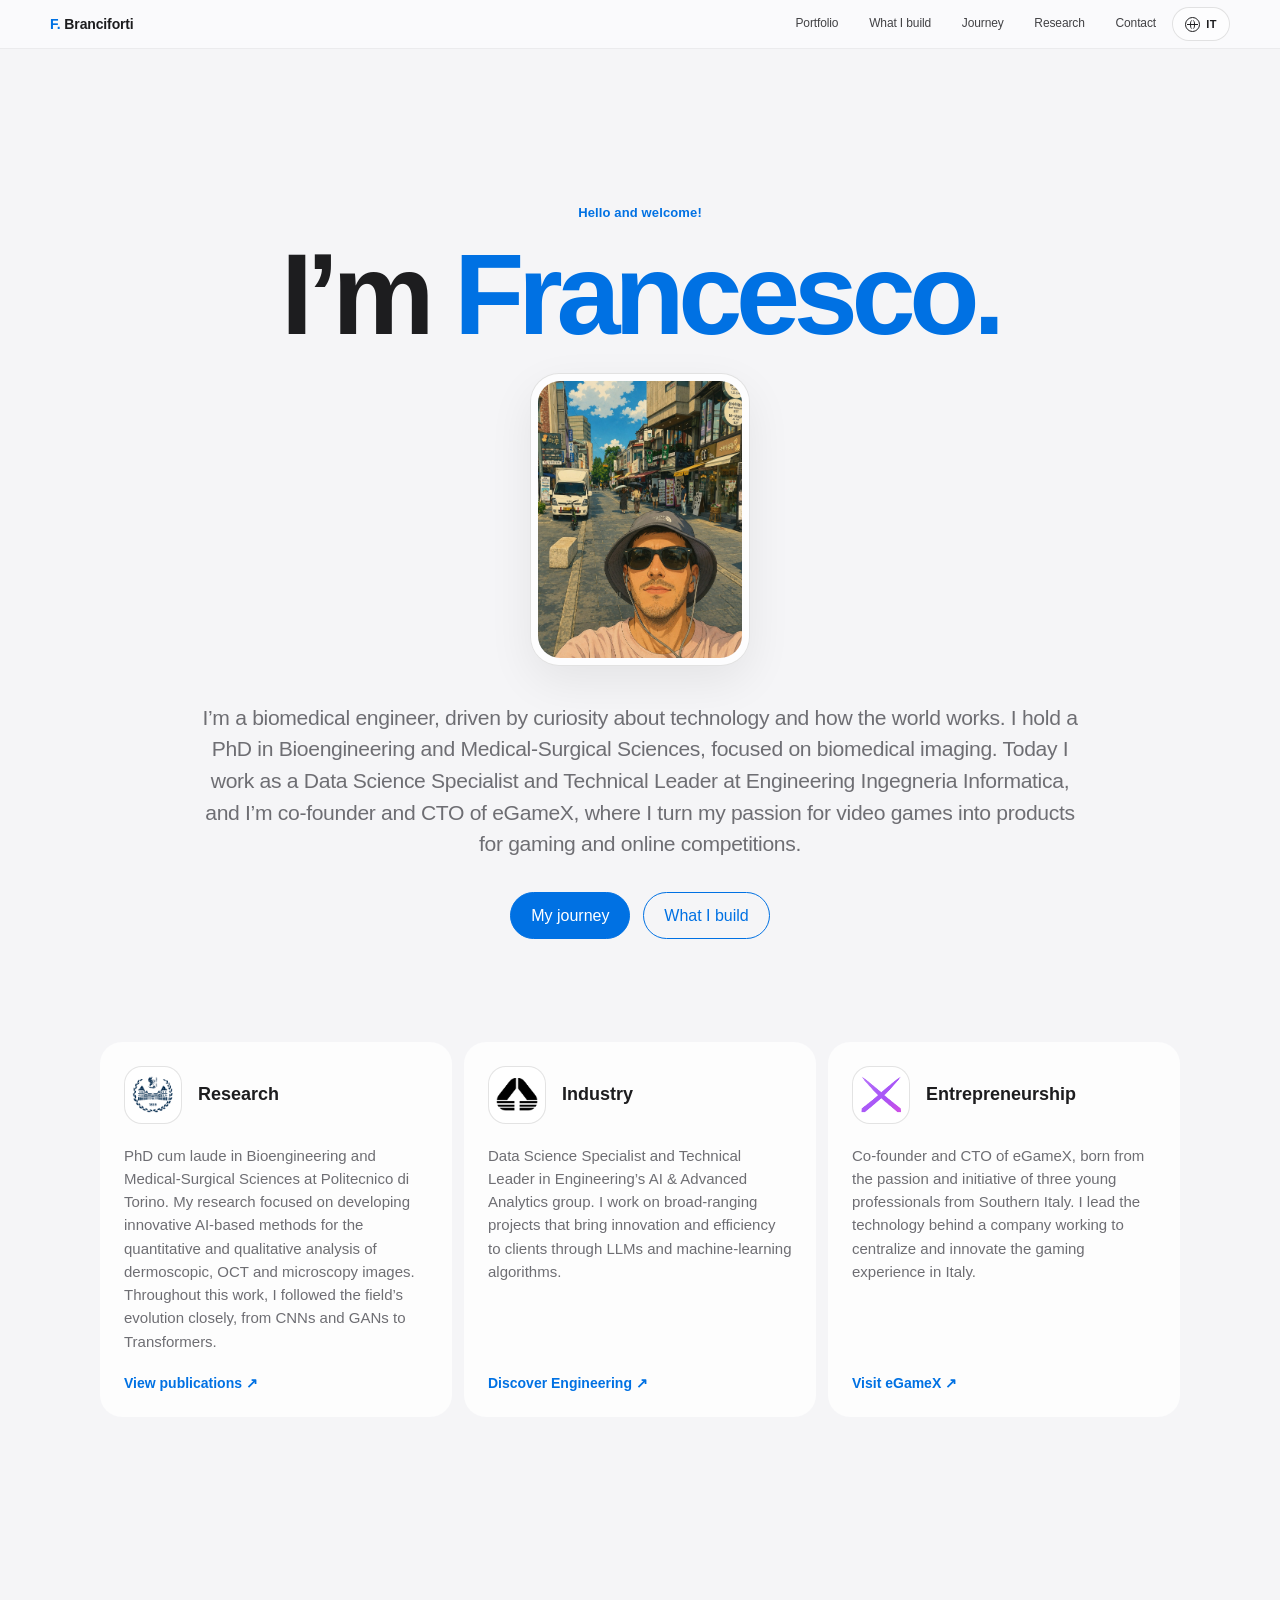
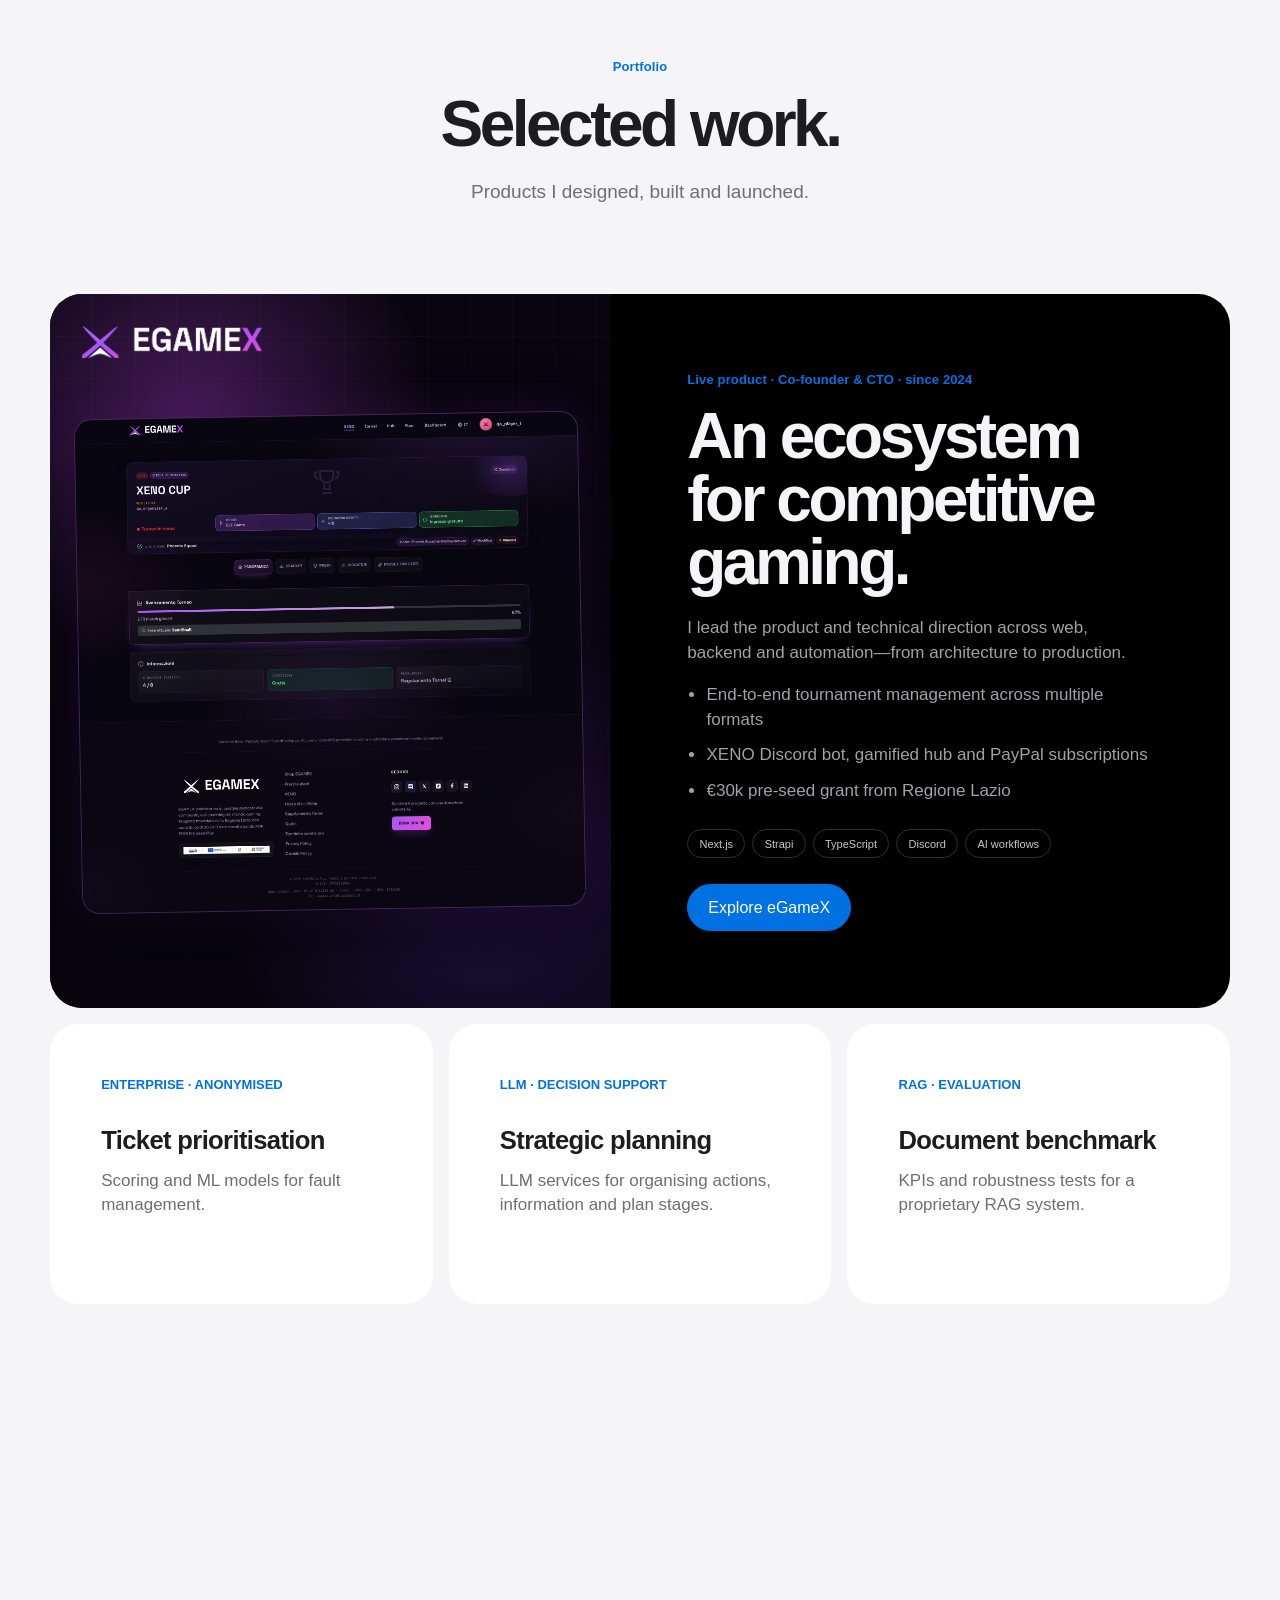
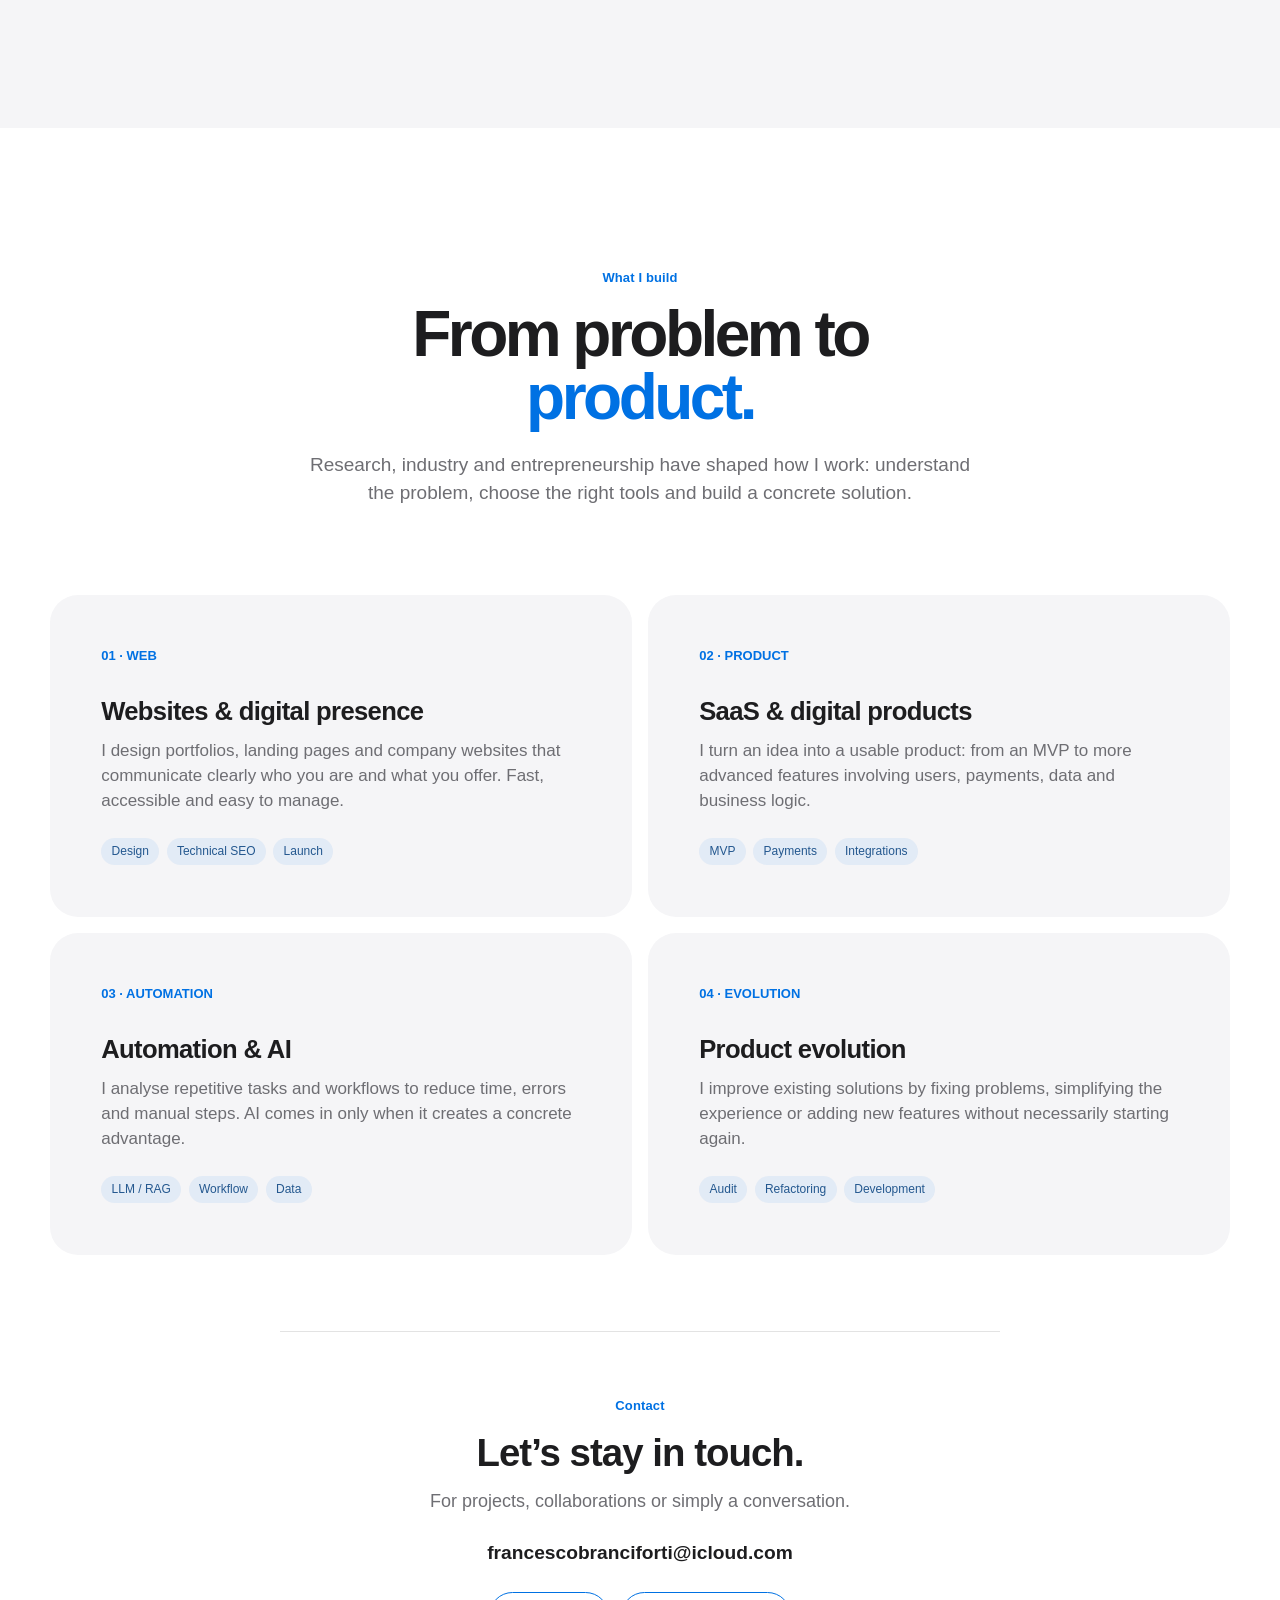
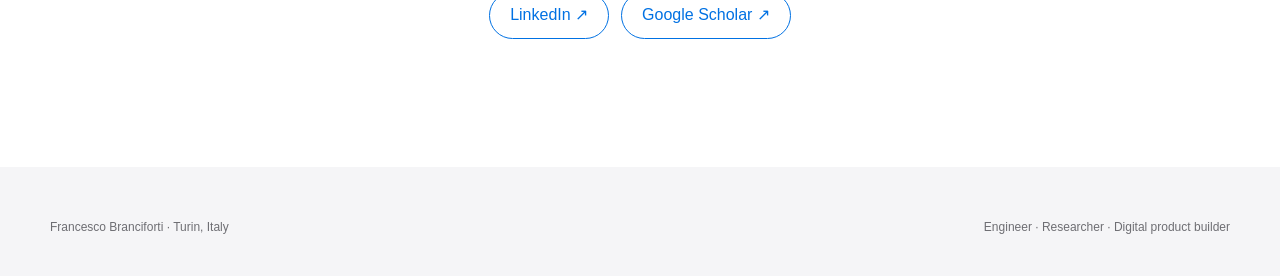
==== commit cb9e1f0e: "Simplify the eGameX feature visual" ====
--- a/en/index.html
+++ b/en/index.html
@@ -76,9 +76,8 @@
       <div class="section-head" data-reveal><div><span class="eyebrow">Portfolio</span><h2>Selected work.</h2></div><p>Products I designed, built and launched.</p></div>
       <article class="feature" data-reveal>
         <div class="feature-visual egamex-visual">
-          <div class="egamex-brand"><span class="egamex-symbol">×</span><strong>EGAMEX</strong></div>
+          <div class="egamex-brand"><img src="../assets/egamex-wordmark.png" alt="eGameX"></div>
           <figure class="product-shot product-shot-main"><img src="../assets/egamex-tournament-detail.png" alt="eGameX tournament management interface"></figure>
-          <figure class="product-shot product-shot-secondary"><img src="../assets/egamex-discord-registration.png" alt="XENO tournament registration inside Discord"></figure>
         </div>
         <div class="feature-copy"><span class="eyebrow">Live product · Co-founder &amp; CTO · since 2024</span><h2>An ecosystem for competitive gaming.</h2><p class="muted">I lead the product and technical direction across web, backend and automation—from architecture to production.</p><ul><li>End-to-end tournament management across multiple formats</li><li>XENO Discord bot, gamified hub and PayPal subscriptions</li><li>€30k pre-seed grant from Regione Lazio</li></ul><div class="feature-tech" aria-label="Technology stack"><span>Next.js</span><span>Strapi</span><span>TypeScript</span><span>Discord</span><span>AI workflows</span></div><div class="actions"><a class="button primary" href="https://egamex.eu" target="_blank" rel="noopener">Explore eGameX</a></div></div>
       </article>
--- a/styles.css
+++ b/styles.css
@@ -394,14 +394,9 @@
   top: 2rem;
   left: 2rem;
   z-index: 3;
-  display: flex;
-  align-items: center;
-  gap: .55rem;
-  color: #fff;
-  font-size: 16px;
-  letter-spacing: .06em;
-}
-.egamex-symbol { color: #c54fea; font-size: 30px; font-weight: 300; line-height: 1; transform: rotate(45deg); }
+  width: min(180px, 42%);
+}
+.egamex-brand img { width: 100%; height: auto; display: block; }
 .product-shot {
   position: absolute;
   margin: 0;
@@ -412,8 +407,7 @@
   box-shadow: 0 24px 70px rgba(0, 0, 0, .55), 0 0 45px rgba(164, 66, 230, .15);
 }
 .product-shot img { width: 100%; height: 100%; display: block; object-fit: cover; }
-.product-shot-main { width: 88%; aspect-ratio: 1.02; top: 17%; left: 8%; transform: rotate(-1.8deg); }
-.product-shot-secondary { width: 64%; aspect-ratio: 16 / 9; right: 4%; bottom: 7%; z-index: 2; transform: rotate(2.4deg); }
+.product-shot-main { width: 90%; aspect-ratio: 1.02; top: 17%; left: 5%; transform: rotate(-1deg); }
 
 .timeline { max-width: 940px; margin: 0 auto 2rem; }
 .timeline-item {
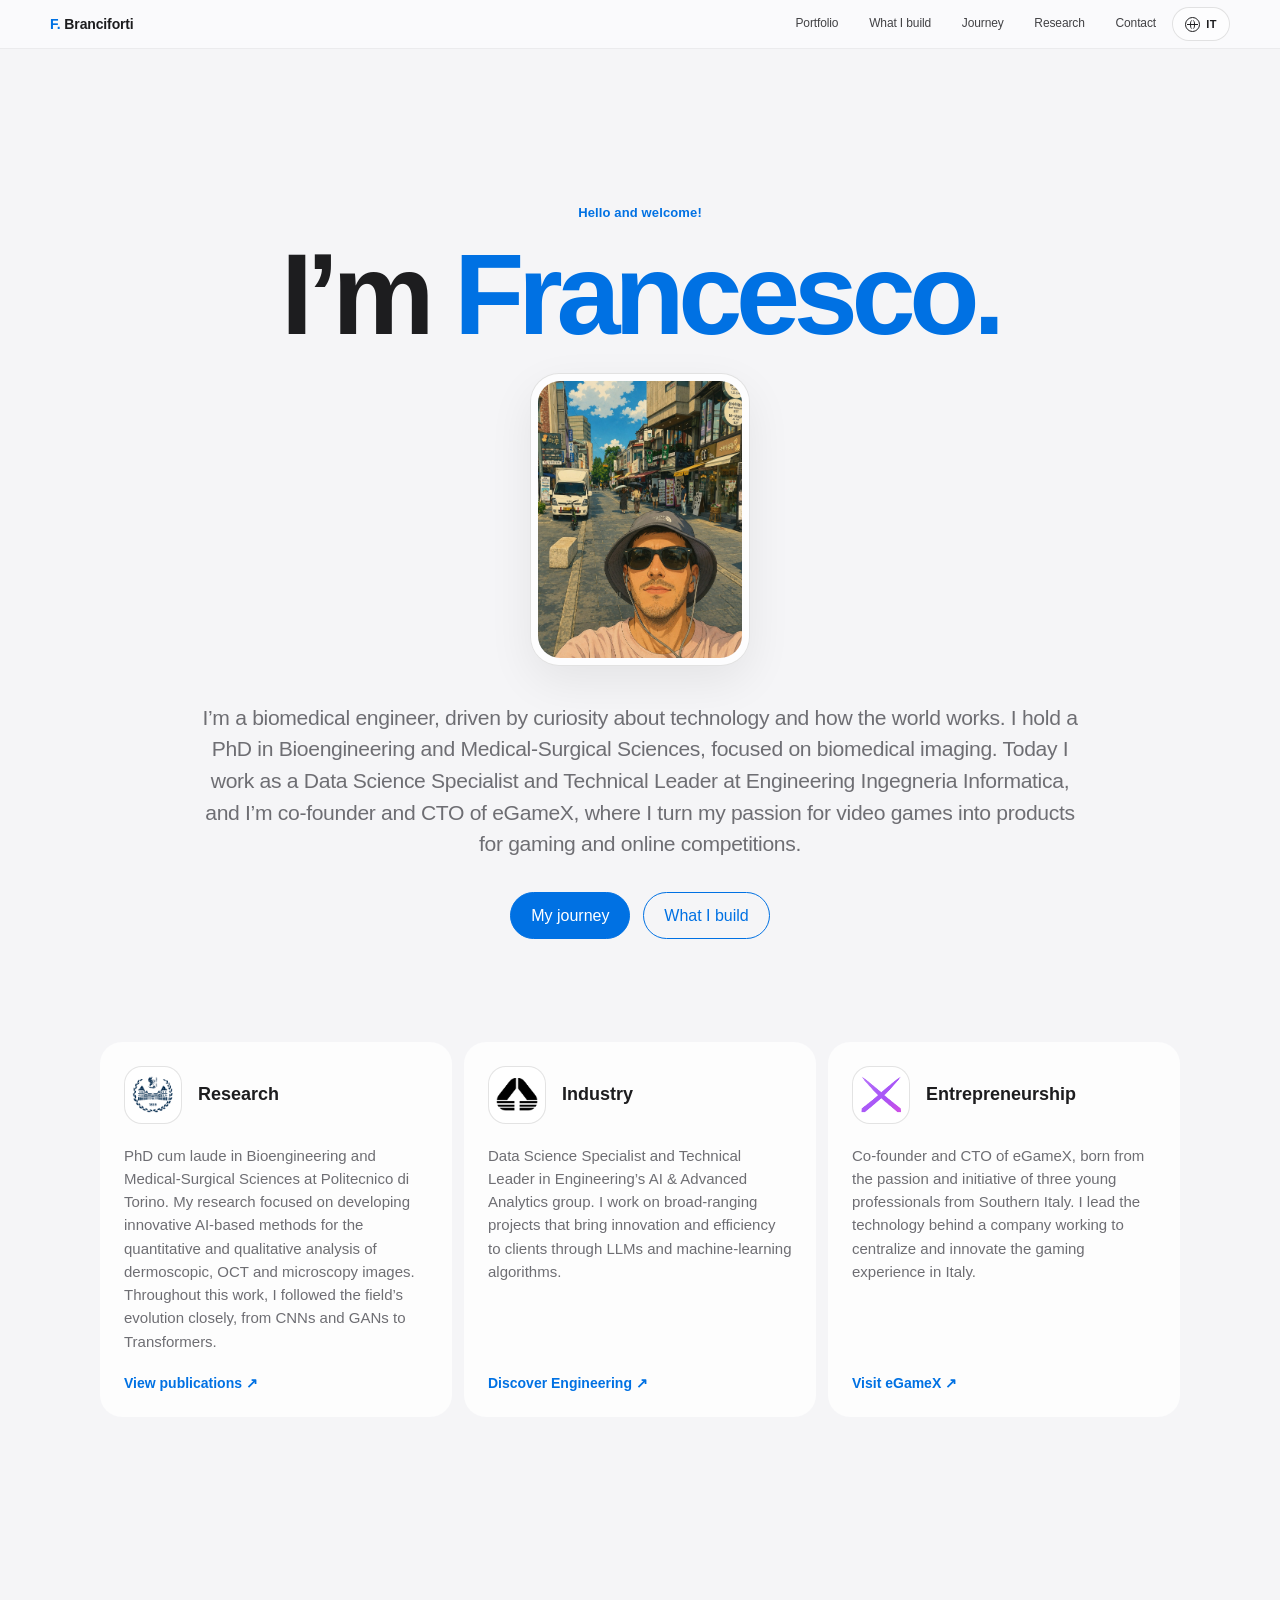
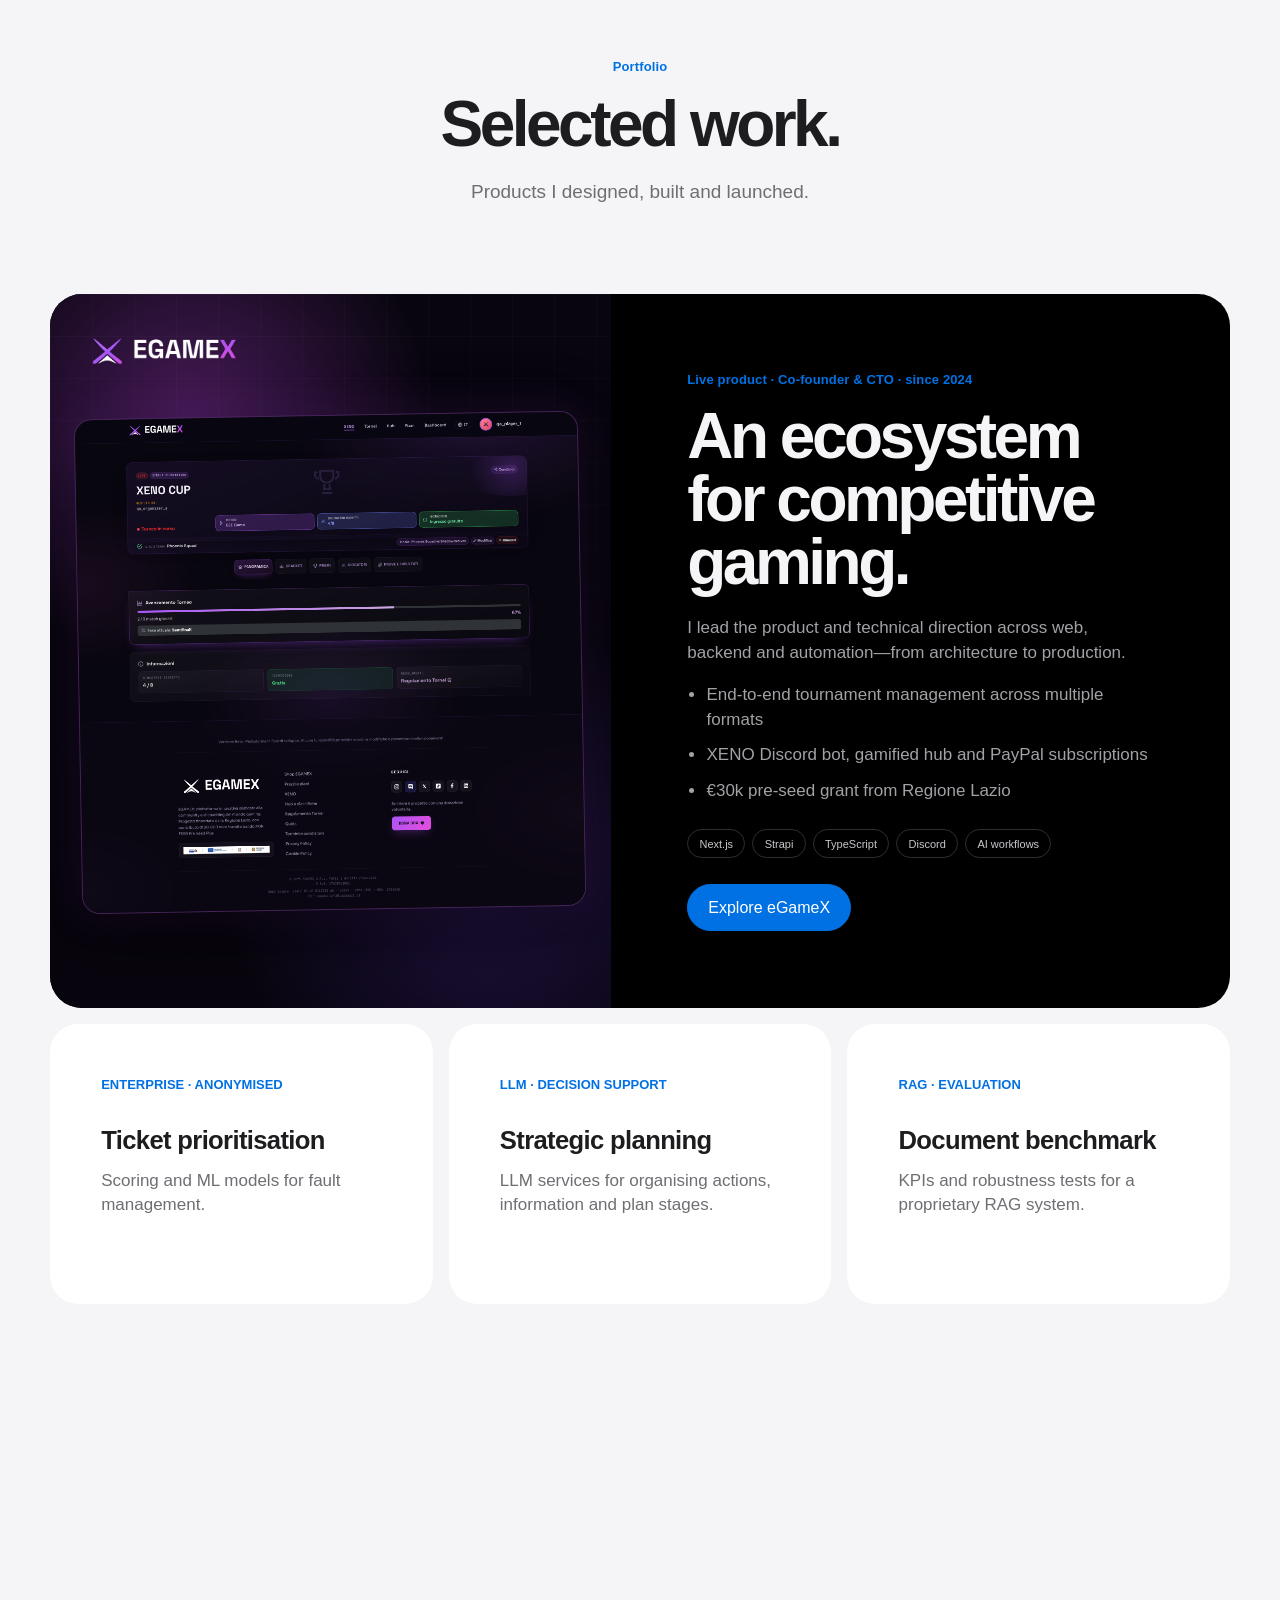
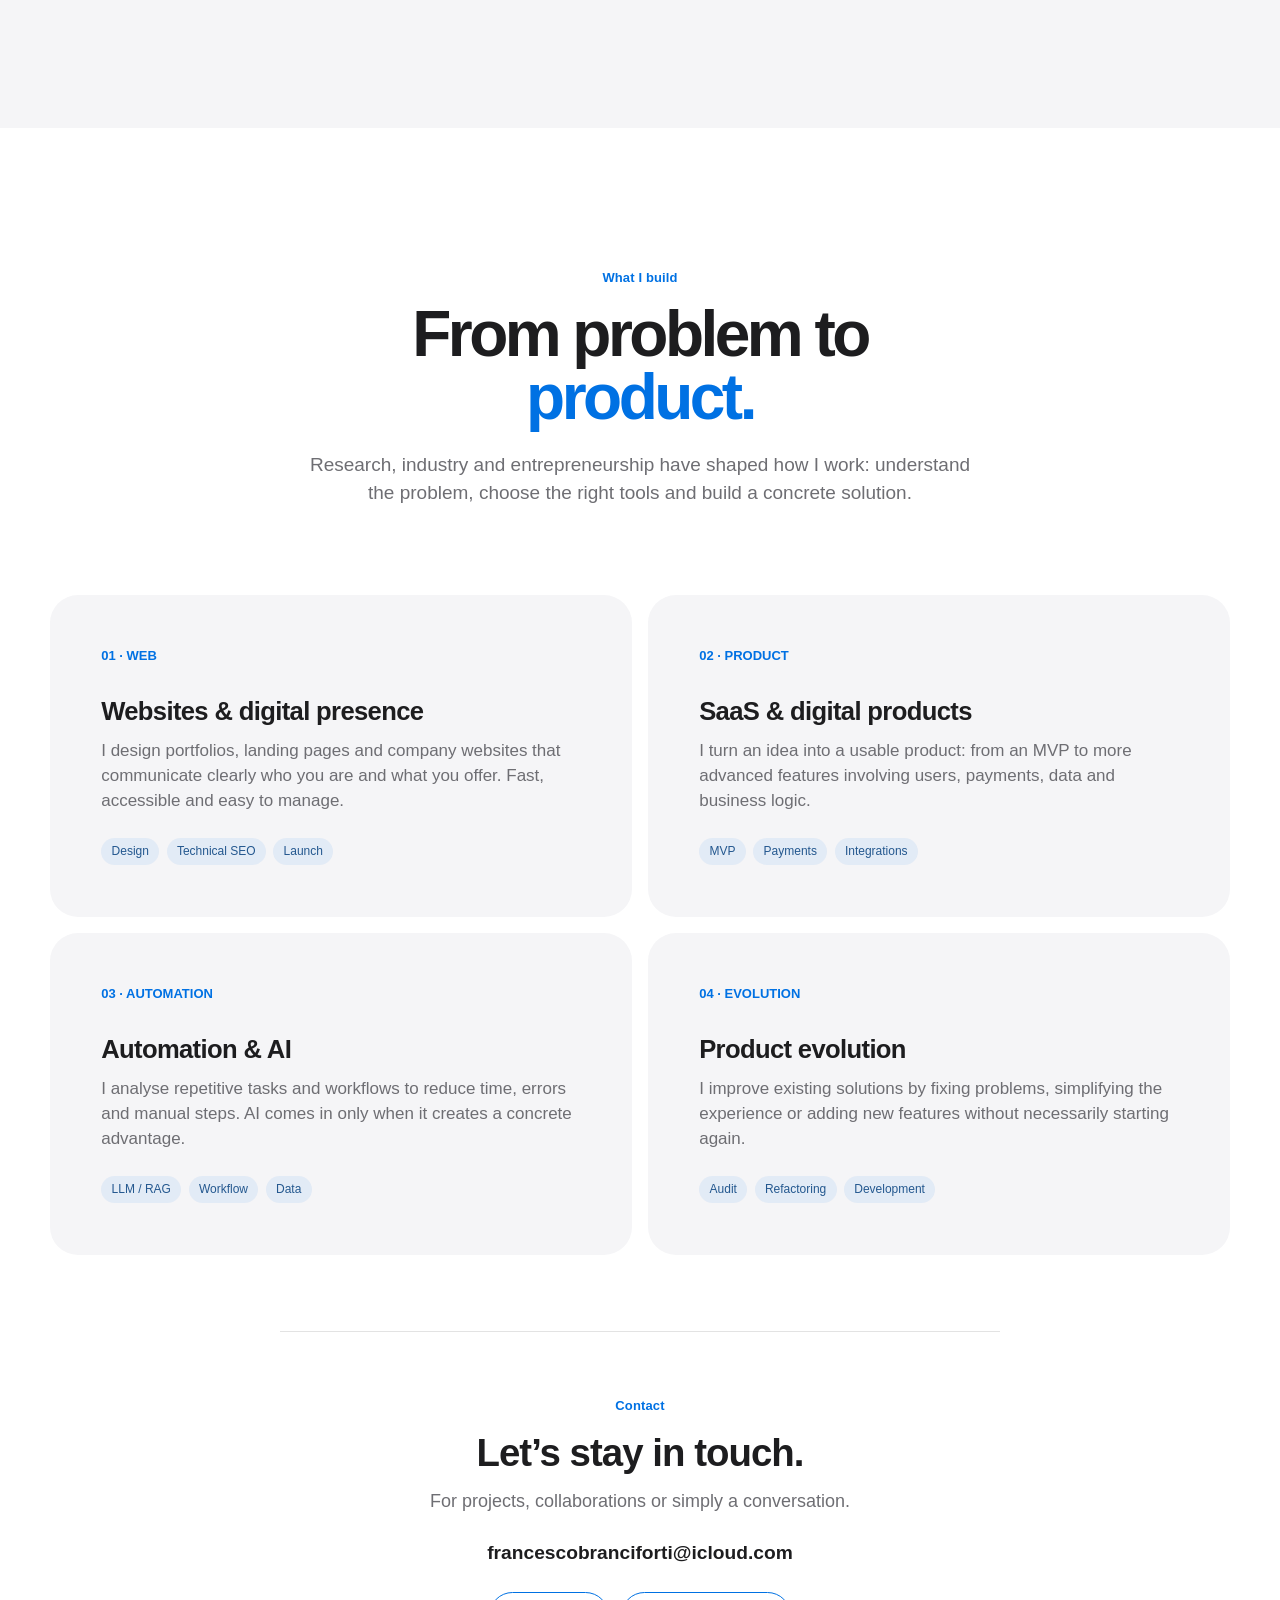
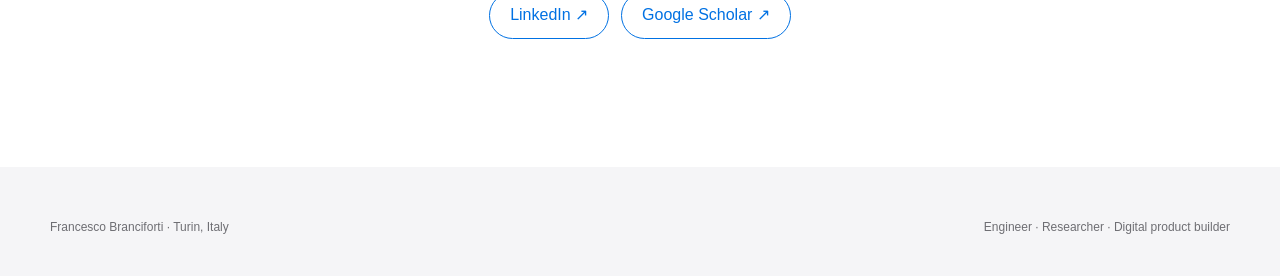
==== commit 92400da3: "Use the official extended eGameX logo" ====
--- a/en/index.html
+++ b/en/index.html
@@ -76,7 +76,7 @@
       <div class="section-head" data-reveal><div><span class="eyebrow">Portfolio</span><h2>Selected work.</h2></div><p>Products I designed, built and launched.</p></div>
       <article class="feature" data-reveal>
         <div class="feature-visual egamex-visual">
-          <div class="egamex-brand"><img src="../assets/egamex-wordmark.png" alt="eGameX"></div>
+          <div class="egamex-brand"><img src="../assets/egamex-logo-extended.png" alt="eGameX"></div>
           <figure class="product-shot product-shot-main"><img src="../assets/egamex-tournament-detail.png" alt="eGameX tournament management interface"></figure>
         </div>
         <div class="feature-copy"><span class="eyebrow">Live product · Co-founder &amp; CTO · since 2024</span><h2>An ecosystem for competitive gaming.</h2><p class="muted">I lead the product and technical direction across web, backend and automation—from architecture to production.</p><ul><li>End-to-end tournament management across multiple formats</li><li>XENO Discord bot, gamified hub and PayPal subscriptions</li><li>€30k pre-seed grant from Regione Lazio</li></ul><div class="feature-tech" aria-label="Technology stack"><span>Next.js</span><span>Strapi</span><span>TypeScript</span><span>Discord</span><span>AI workflows</span></div><div class="actions"><a class="button primary" href="https://egamex.eu" target="_blank" rel="noopener">Explore eGameX</a></div></div>
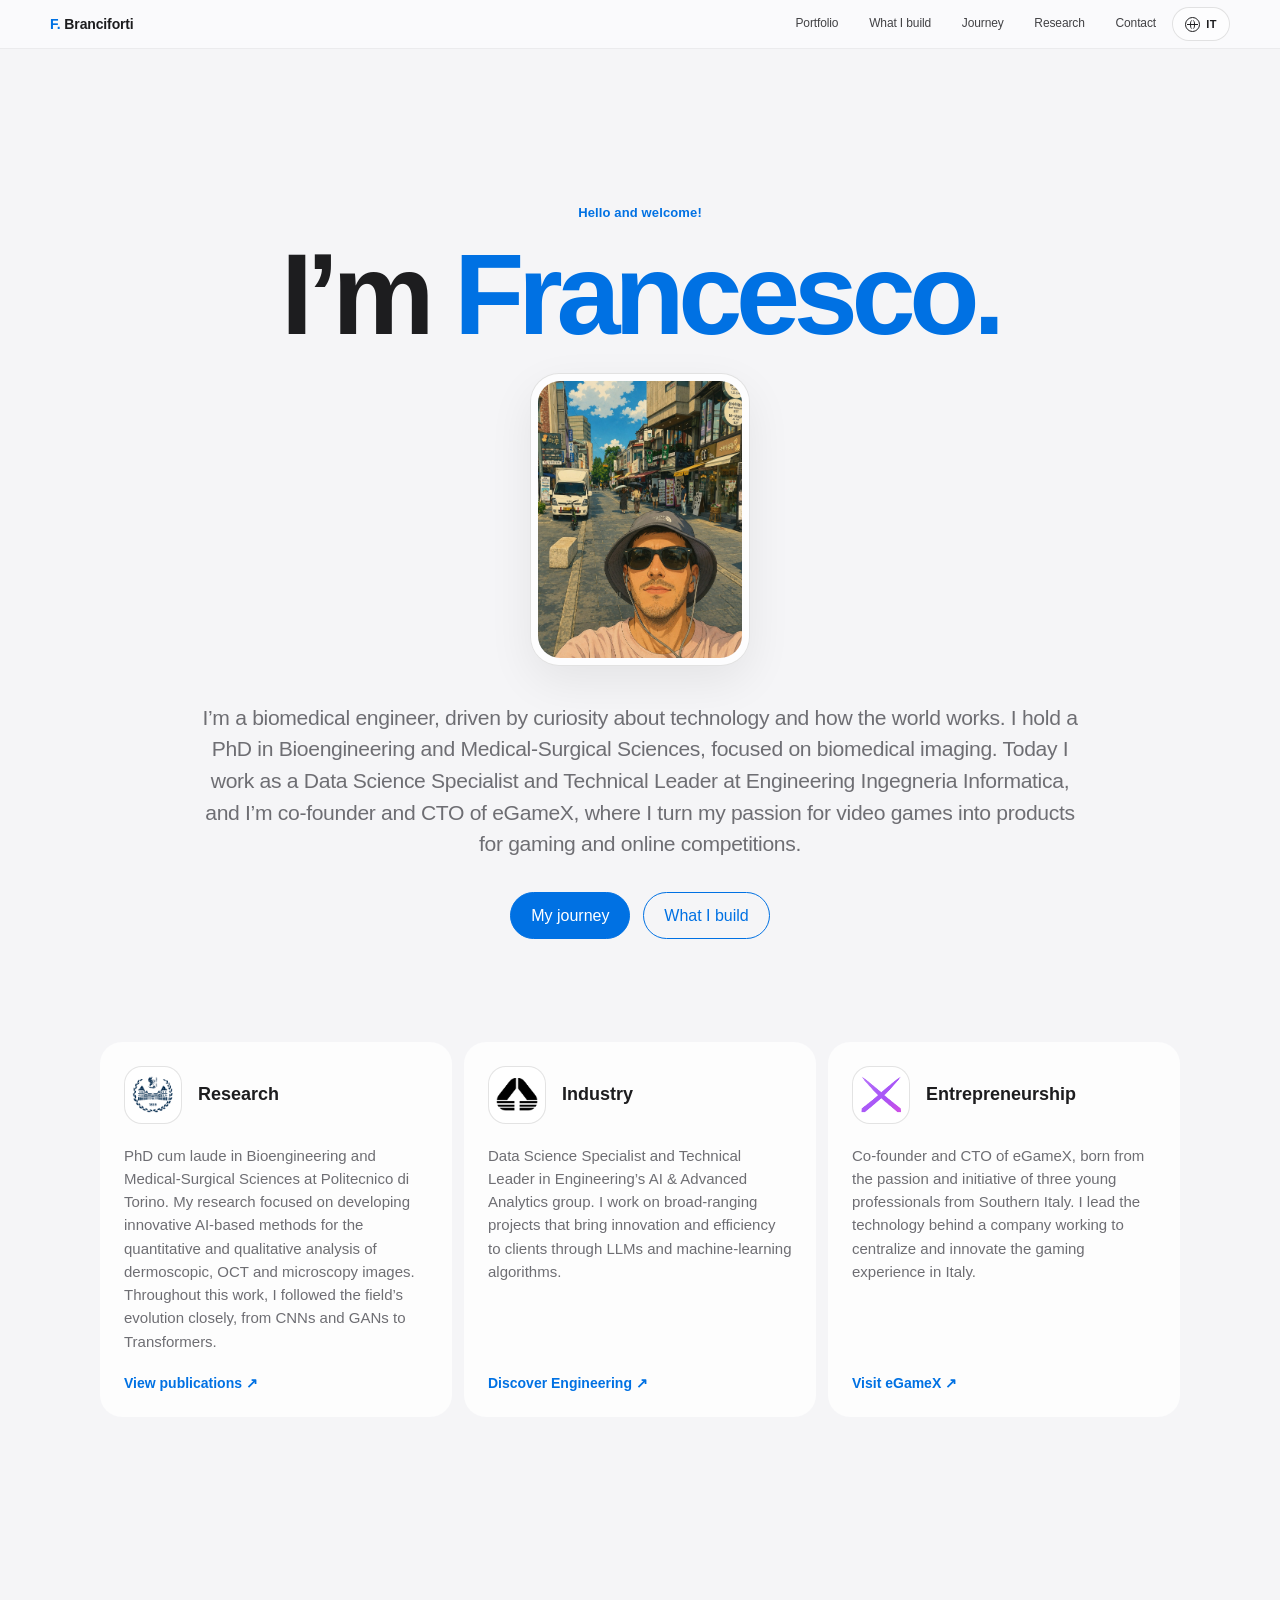
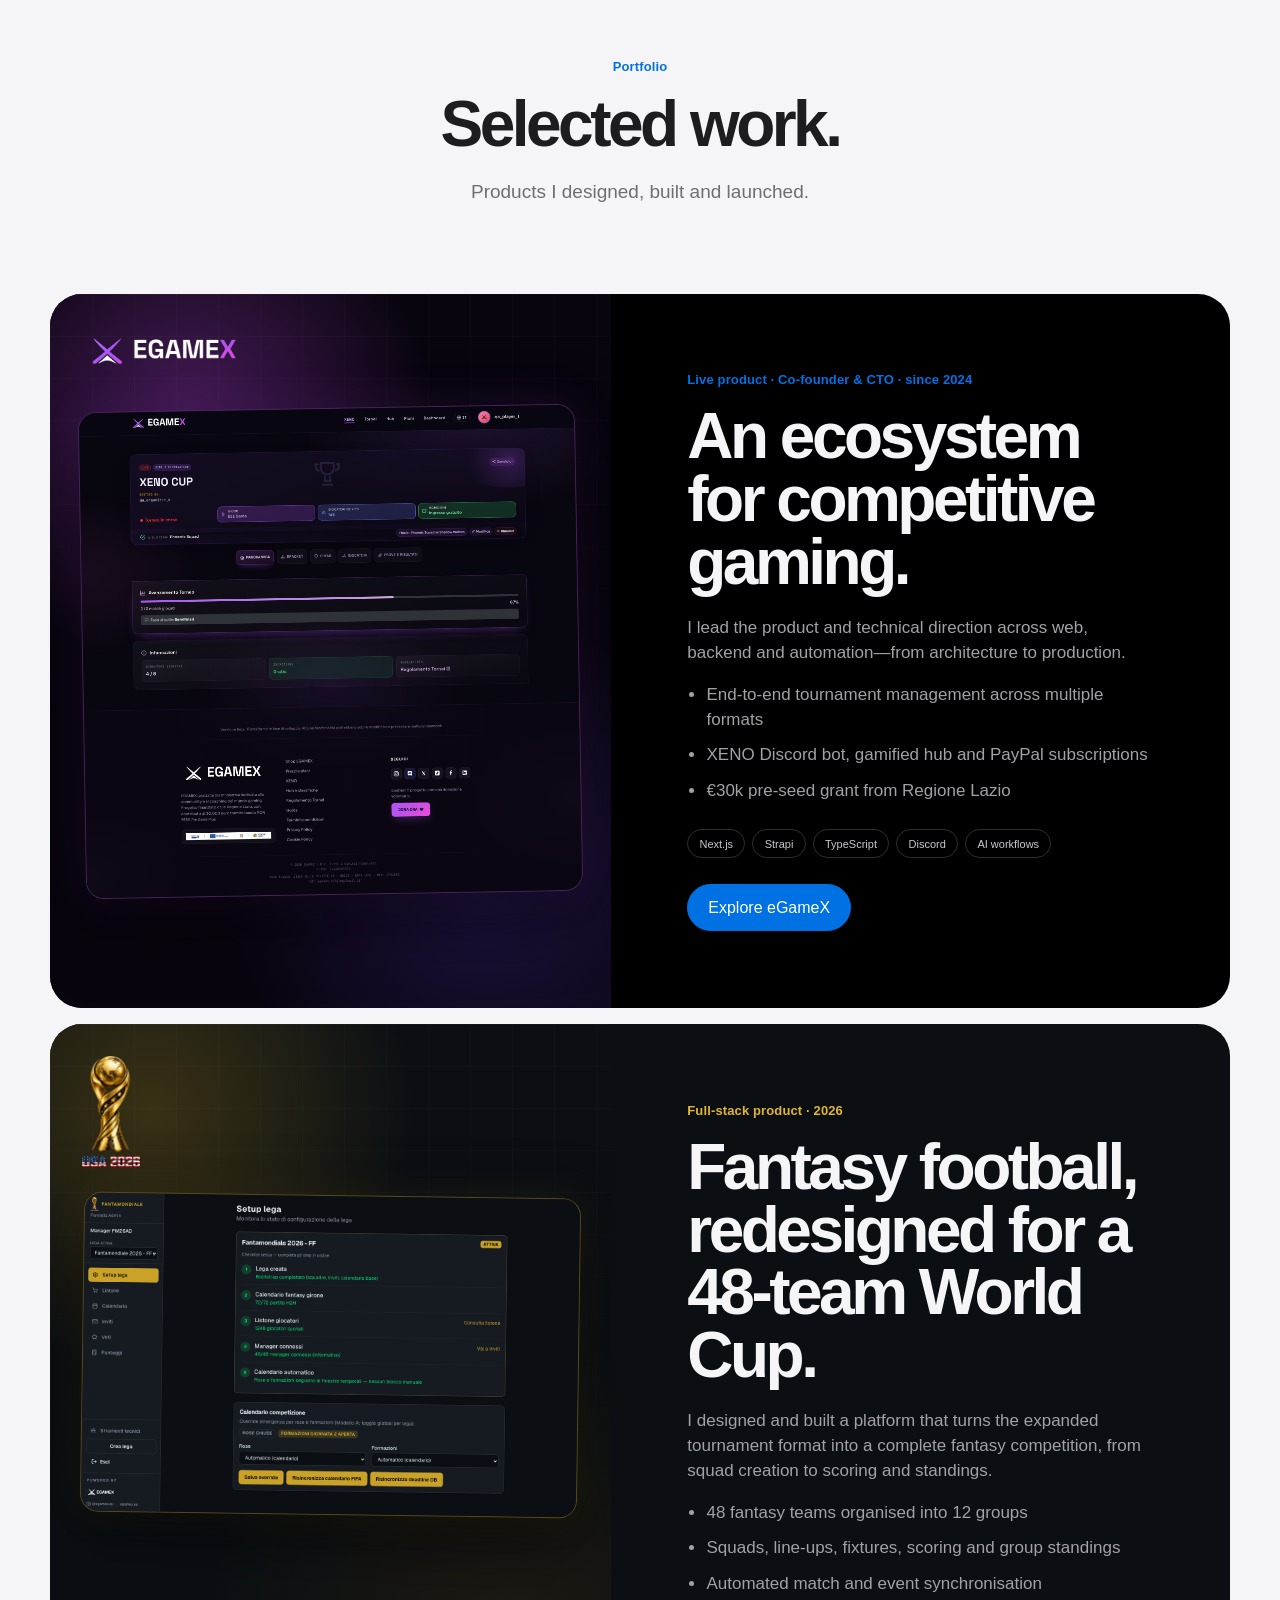
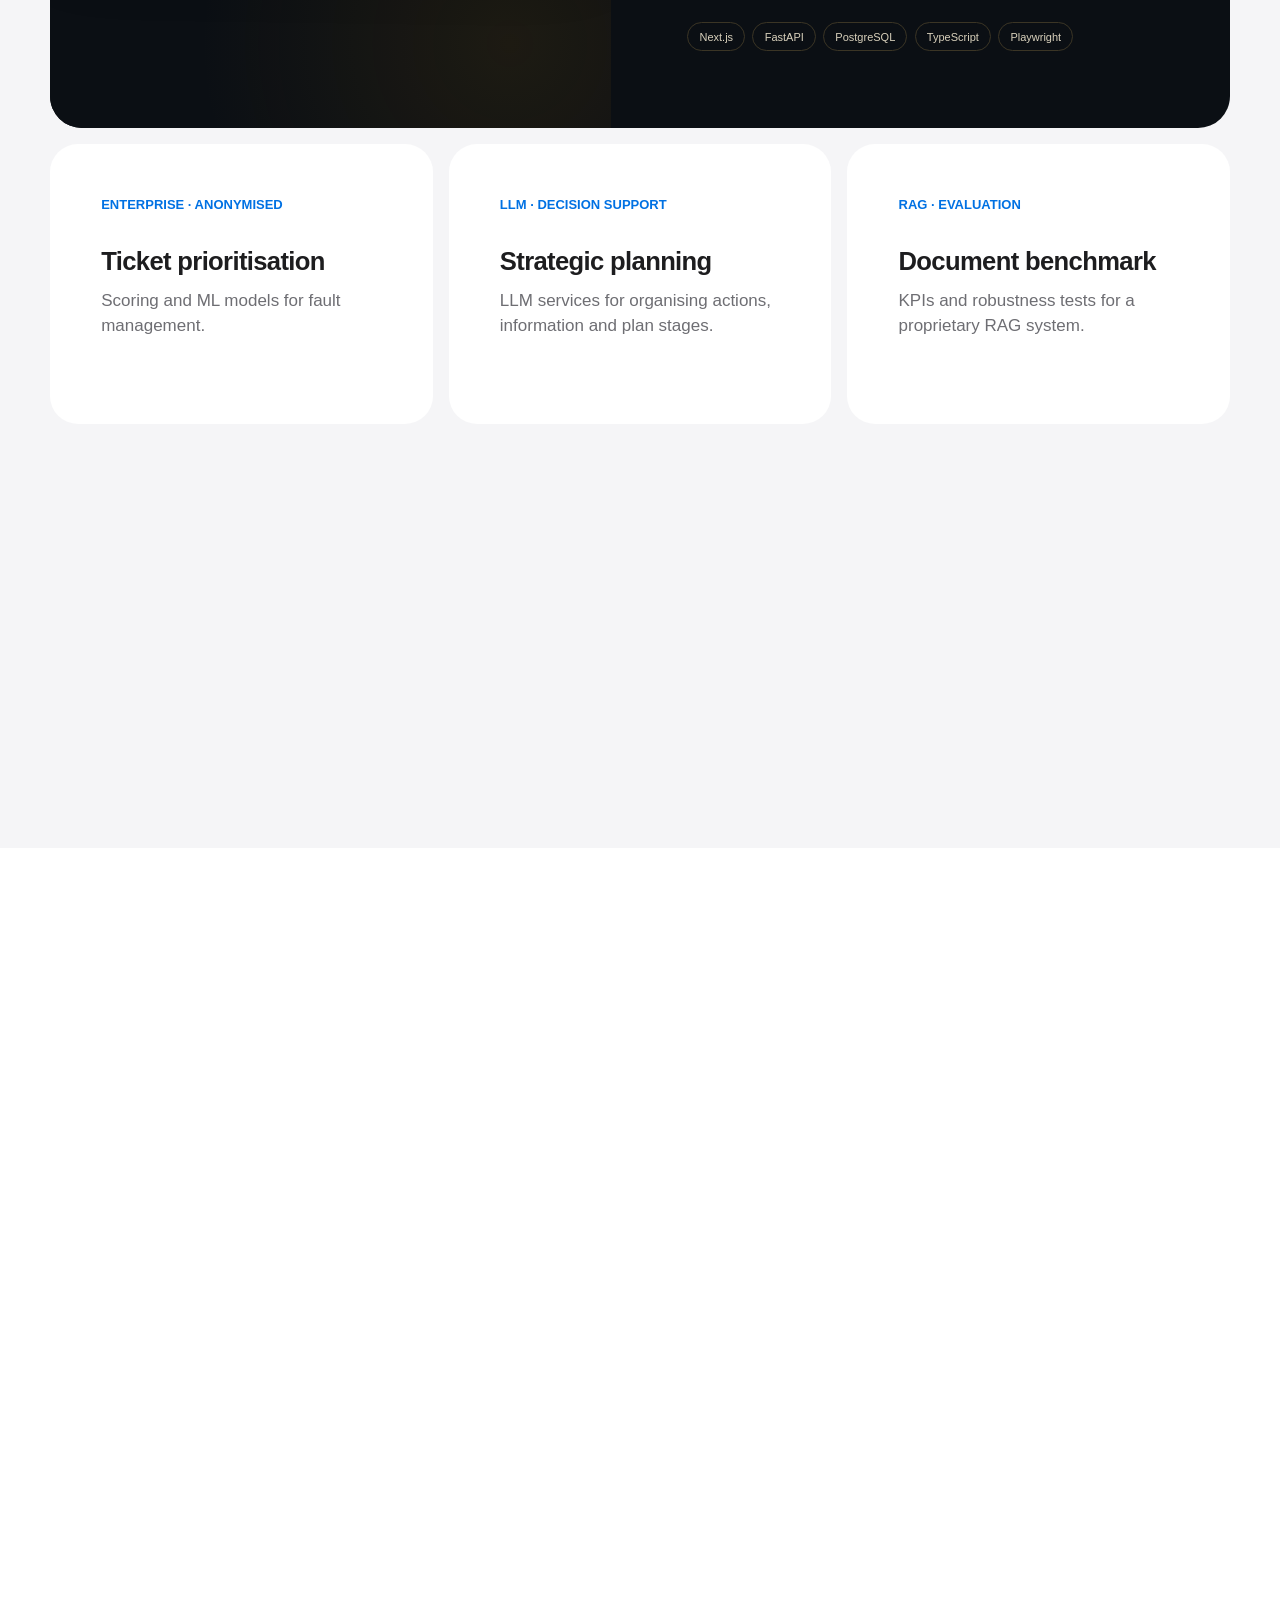
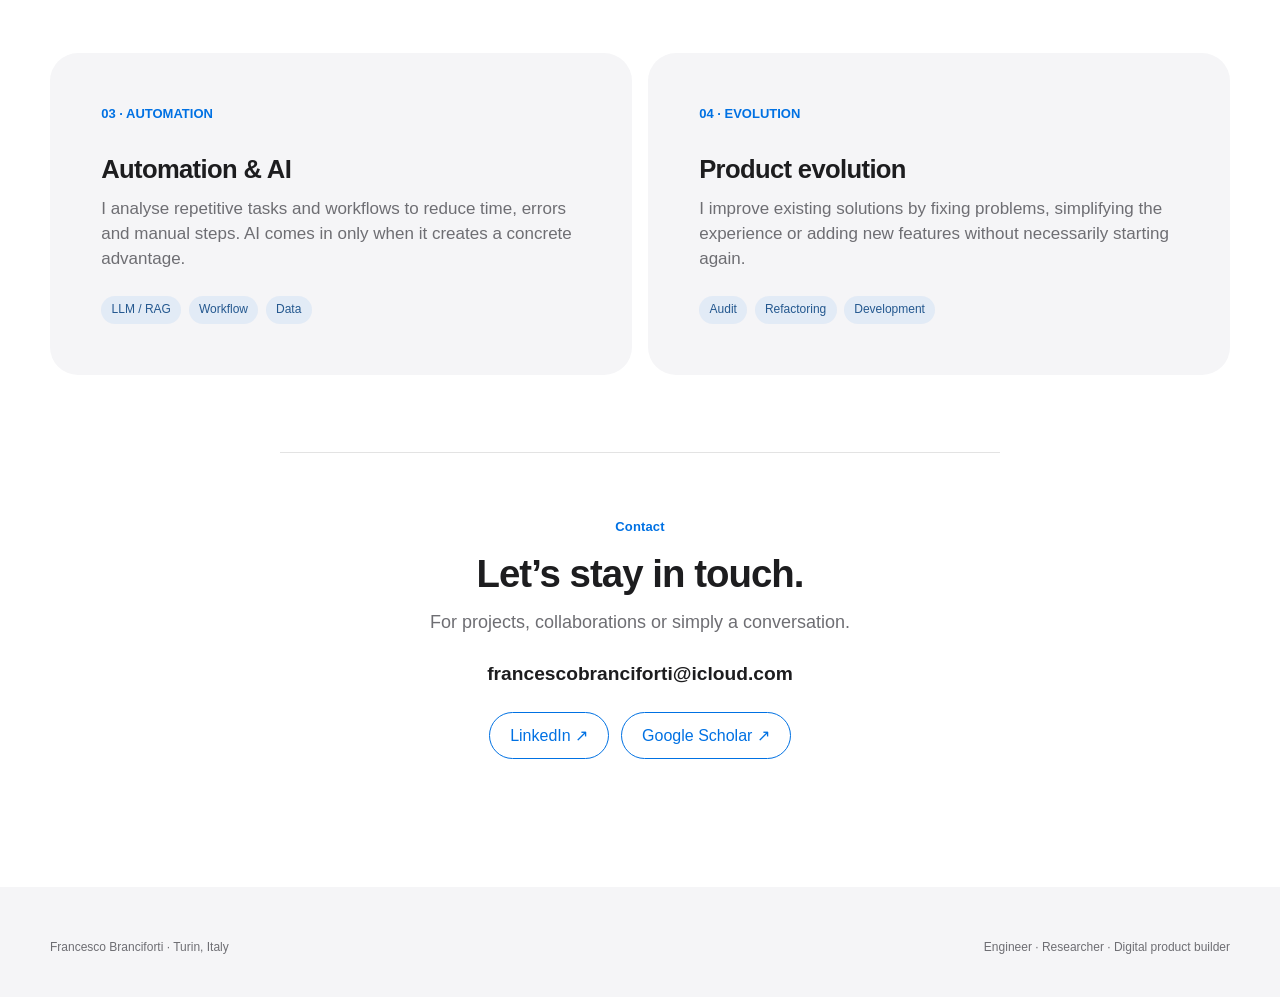
==== commit 0222c72b: "Add FANTAMONDIALE portfolio feature" ====
--- a/en/index.html
+++ b/en/index.html
@@ -81,6 +81,13 @@
         </div>
         <div class="feature-copy"><span class="eyebrow">Live product · Co-founder &amp; CTO · since 2024</span><h2>An ecosystem for competitive gaming.</h2><p class="muted">I lead the product and technical direction across web, backend and automation—from architecture to production.</p><ul><li>End-to-end tournament management across multiple formats</li><li>XENO Discord bot, gamified hub and PayPal subscriptions</li><li>€30k pre-seed grant from Regione Lazio</li></ul><div class="feature-tech" aria-label="Technology stack"><span>Next.js</span><span>Strapi</span><span>TypeScript</span><span>Discord</span><span>AI workflows</span></div><div class="actions"><a class="button primary" href="https://egamex.eu" target="_blank" rel="noopener">Explore eGameX</a></div></div>
       </article>
+      <article class="feature fantamondiale-feature" data-reveal>
+        <div class="feature-visual fantamondiale-visual">
+          <div class="fantamondiale-brand"><img src="../assets/fantamondiale-logo.png" alt="FANTAMONDIALE 2026"></div>
+          <figure class="product-shot fantamondiale-shot"><img src="../assets/fantamondiale-admin.png" alt="FANTAMONDIALE league setup interface"></figure>
+        </div>
+        <div class="feature-copy"><span class="eyebrow">Full-stack product · 2026</span><h2>Fantasy football, redesigned for a 48-team World Cup.</h2><p class="muted">I designed and built a platform that turns the expanded tournament format into a complete fantasy competition, from squad creation to scoring and standings.</p><ul><li>48 fantasy teams organised into 12 groups</li><li>Squads, line-ups, fixtures, scoring and group standings</li><li>Automated match and event synchronisation</li></ul><div class="feature-tech" aria-label="Technology stack"><span>Next.js</span><span>FastAPI</span><span>PostgreSQL</span><span>TypeScript</span><span>Playwright</span></div></div>
+      </article>
       <div class="grid-3" style="margin-top:1rem">
         <article class="card" data-reveal><span class="number">ENTERPRISE · ANONYMISED</span><h3>Ticket prioritisation</h3><p>Scoring and ML models for fault management.</p></article>
         <article class="card" data-reveal><span class="number">LLM · DECISION SUPPORT</span><h3>Strategic planning</h3><p>LLM services for organising actions, information and plan stages.</p></article>
--- a/styles.css
+++ b/styles.css
@@ -350,6 +350,7 @@
   background: #000;
   color: #f5f5f7;
 }
+.feature + .feature { margin-top: 1rem; }
 .feature-visual {
   min-height: 420px;
   display: flex;
@@ -374,6 +375,7 @@
 .egamex-visual {
   position: relative;
   isolation: isolate;
+  display: block;
   overflow: hidden;
   background:
     radial-gradient(circle at 25% 18%, rgba(196, 71, 235, .34), transparent 34%),
@@ -390,15 +392,13 @@
   mask-image: linear-gradient(to bottom, #000, transparent 78%);
 }
 .egamex-brand {
-  position: absolute;
-  top: 2rem;
-  left: 2rem;
+  position: relative;
   z-index: 3;
   width: min(180px, 42%);
 }
 .egamex-brand img { width: 100%; height: auto; display: block; }
 .product-shot {
-  position: absolute;
+  position: relative;
   margin: 0;
   overflow: hidden;
   border: 1px solid rgba(207, 108, 255, .3);
@@ -407,7 +407,41 @@
   box-shadow: 0 24px 70px rgba(0, 0, 0, .55), 0 0 45px rgba(164, 66, 230, .15);
 }
 .product-shot img { width: 100%; height: 100%; display: block; object-fit: cover; }
-.product-shot-main { width: 90%; aspect-ratio: 1.02; top: 17%; left: 5%; transform: rotate(-1deg); }
+.product-shot-main { width: 100%; aspect-ratio: 1.02; margin-top: 2rem; transform: rotate(-1deg); }
+
+.fantamondiale-feature { background: #0b0f14; }
+.fantamondiale-visual {
+  position: relative;
+  isolation: isolate;
+  display: block;
+  overflow: hidden;
+  background:
+    radial-gradient(circle at 18% 12%, rgba(219, 170, 24, .22), transparent 34%),
+    radial-gradient(circle at 82% 88%, rgba(112, 78, 10, .18), transparent 40%),
+    #0b0f14;
+}
+.fantamondiale-visual::after {
+  content: "";
+  position: absolute;
+  inset: 0;
+  z-index: -1;
+  background-image: linear-gradient(rgba(255,255,255,.022) 1px, transparent 1px), linear-gradient(90deg, rgba(255,255,255,.022) 1px, transparent 1px);
+  background-size: 42px 42px;
+  mask-image: linear-gradient(to bottom, #000, transparent 82%);
+}
+.fantamondiale-brand { position: relative; z-index: 3; width: 58px; }
+.fantamondiale-brand img { width: 100%; height: auto; display: block; }
+.fantamondiale-shot {
+  width: 100%;
+  aspect-ratio: 1.55;
+  margin-top: 1.75rem;
+  border-color: rgba(219, 170, 24, .34);
+  background: #10161d;
+  box-shadow: 0 24px 70px rgba(0, 0, 0, .5), 0 0 40px rgba(219, 170, 24, .1);
+  transform: rotate(.8deg);
+}
+.fantamondiale-feature .eyebrow { color: #e0b62f; }
+.fantamondiale-feature .feature-tech span { border-color: #3b3525; color: #d9d1bc; }
 
 .timeline { max-width: 940px; margin: 0 auto 2rem; }
 .timeline-item {
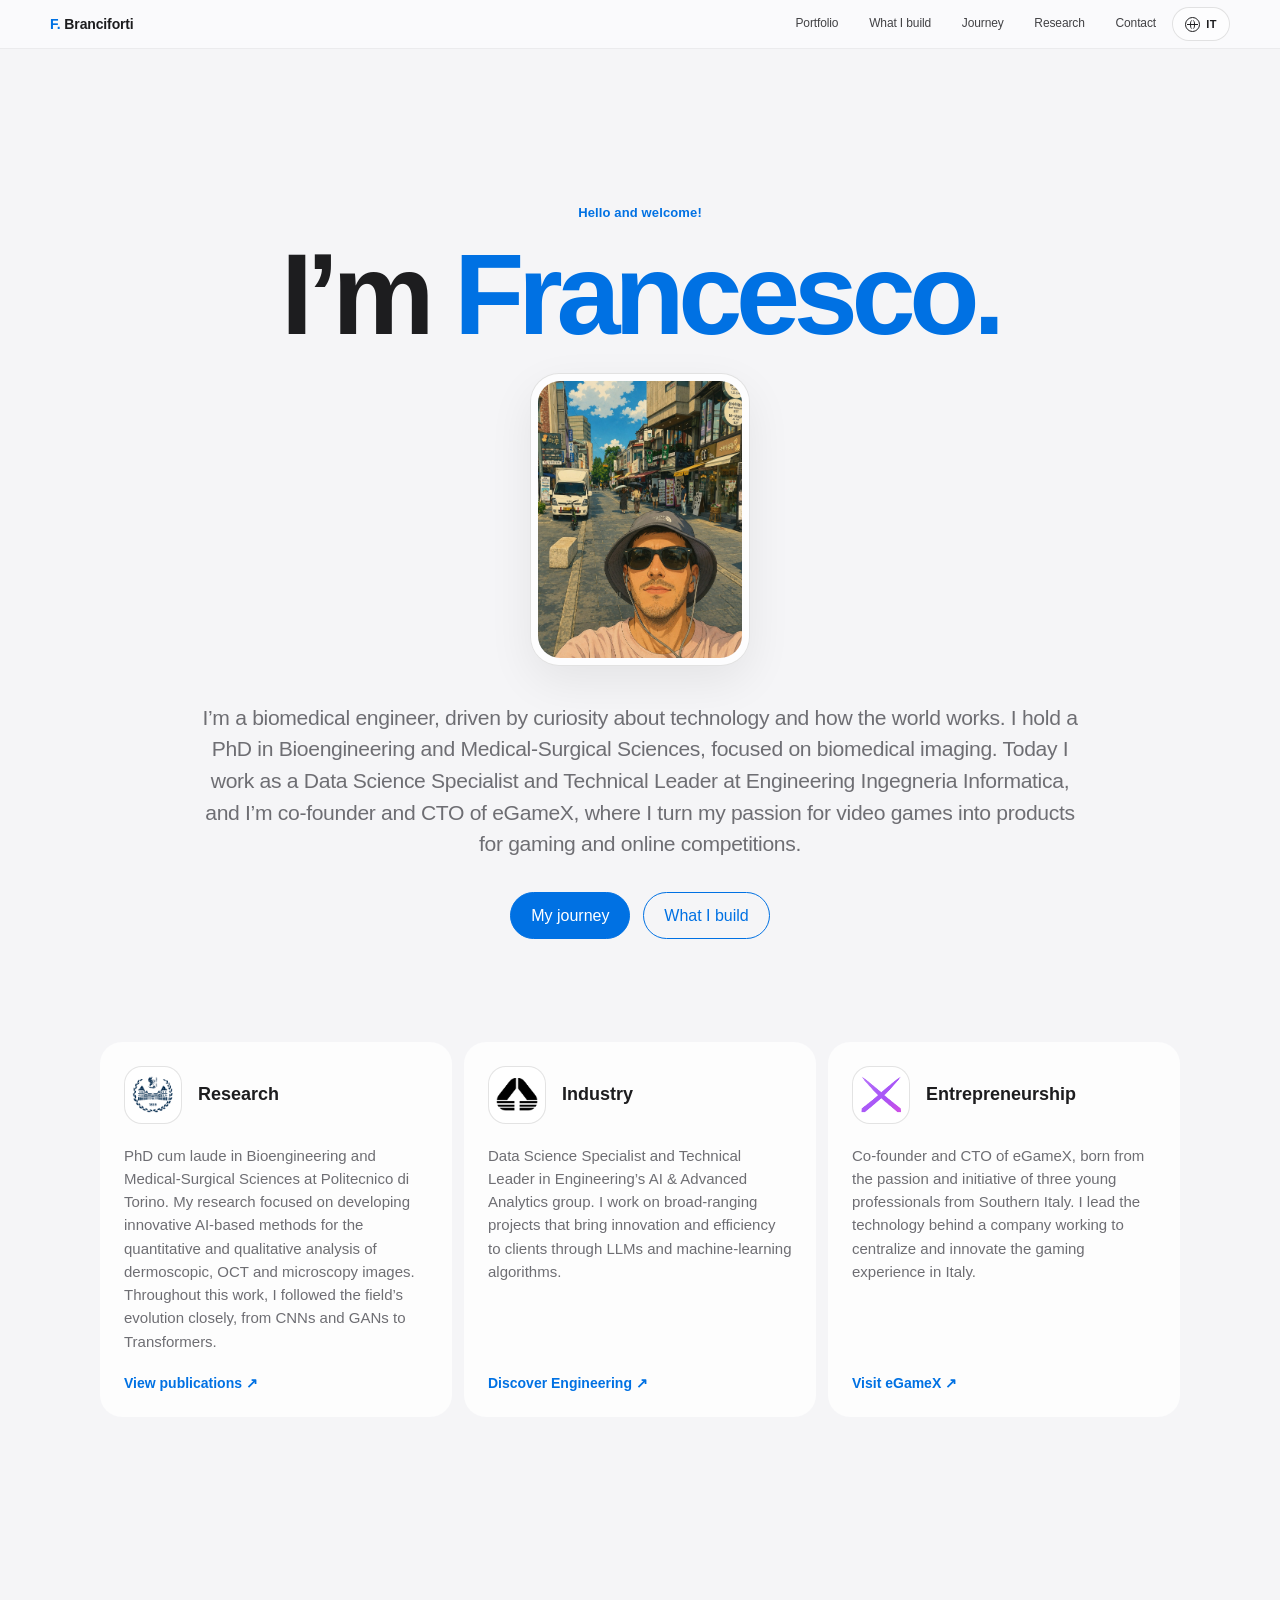
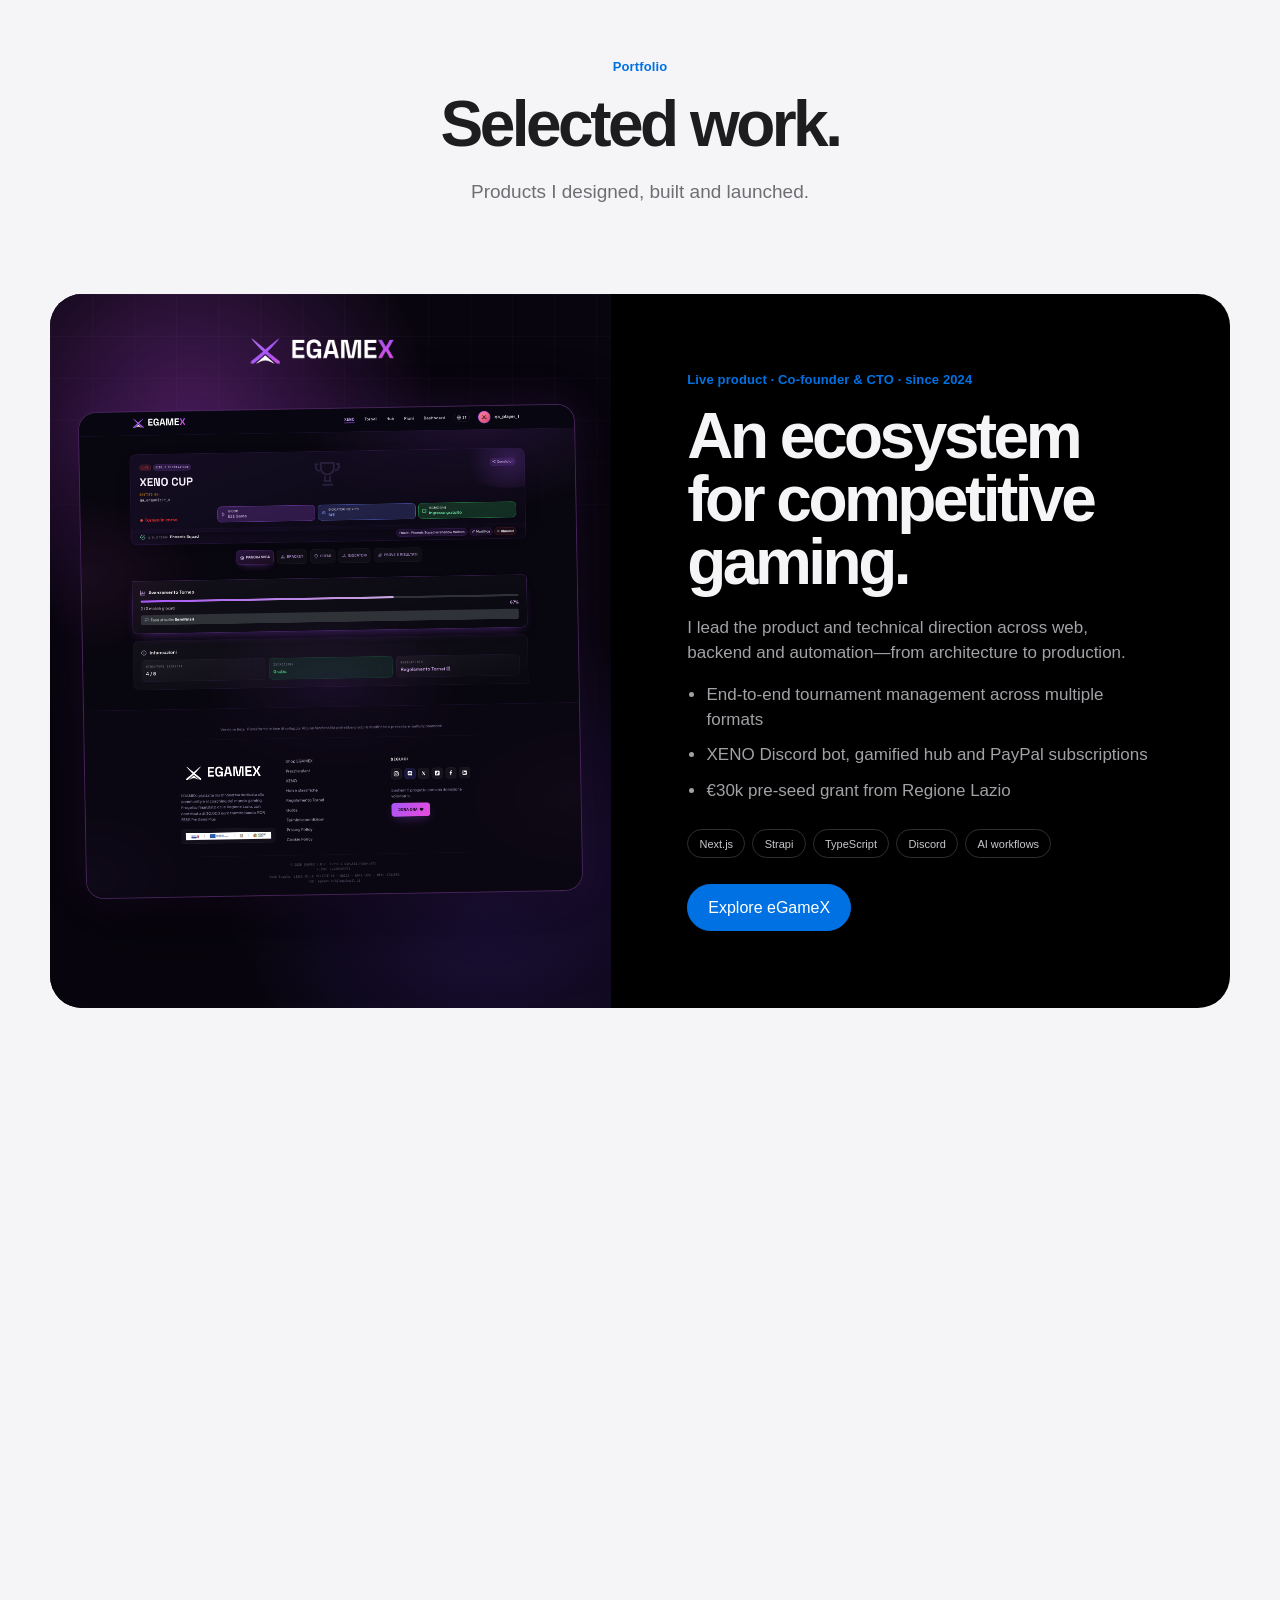
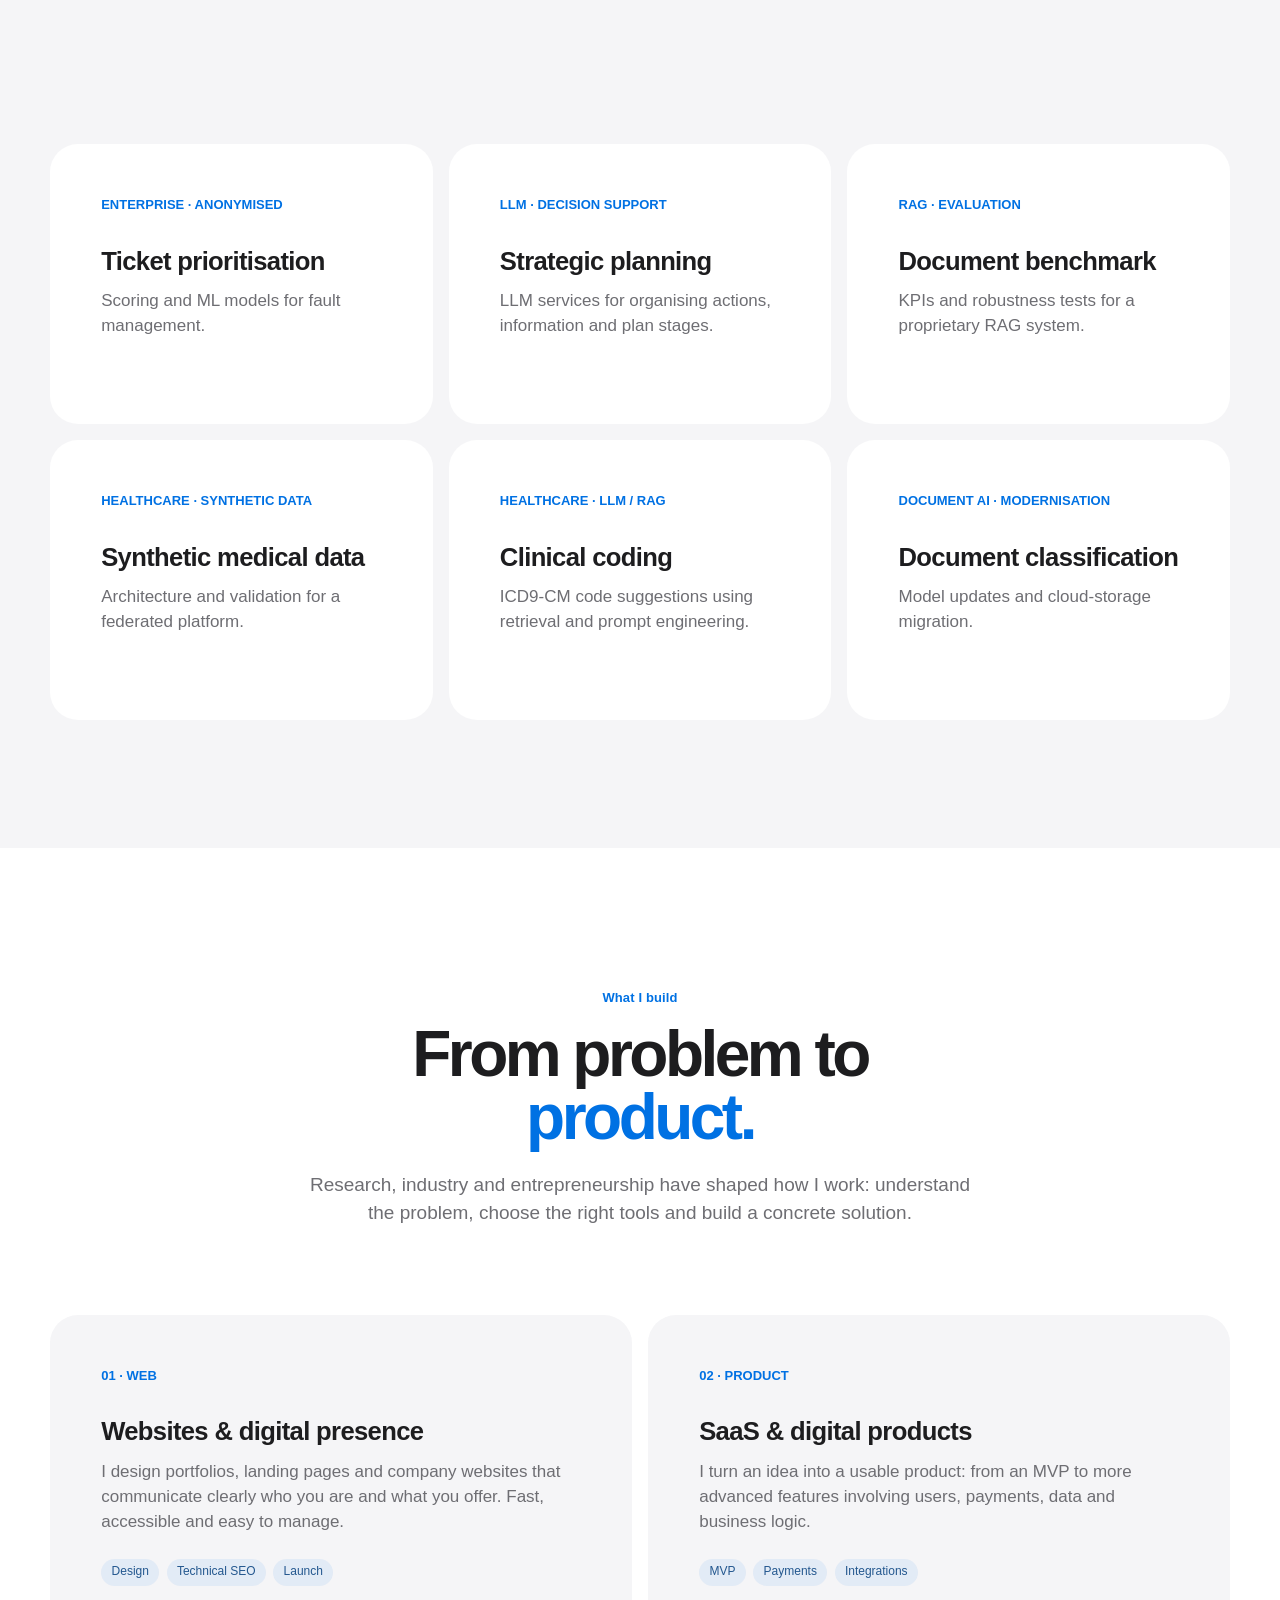
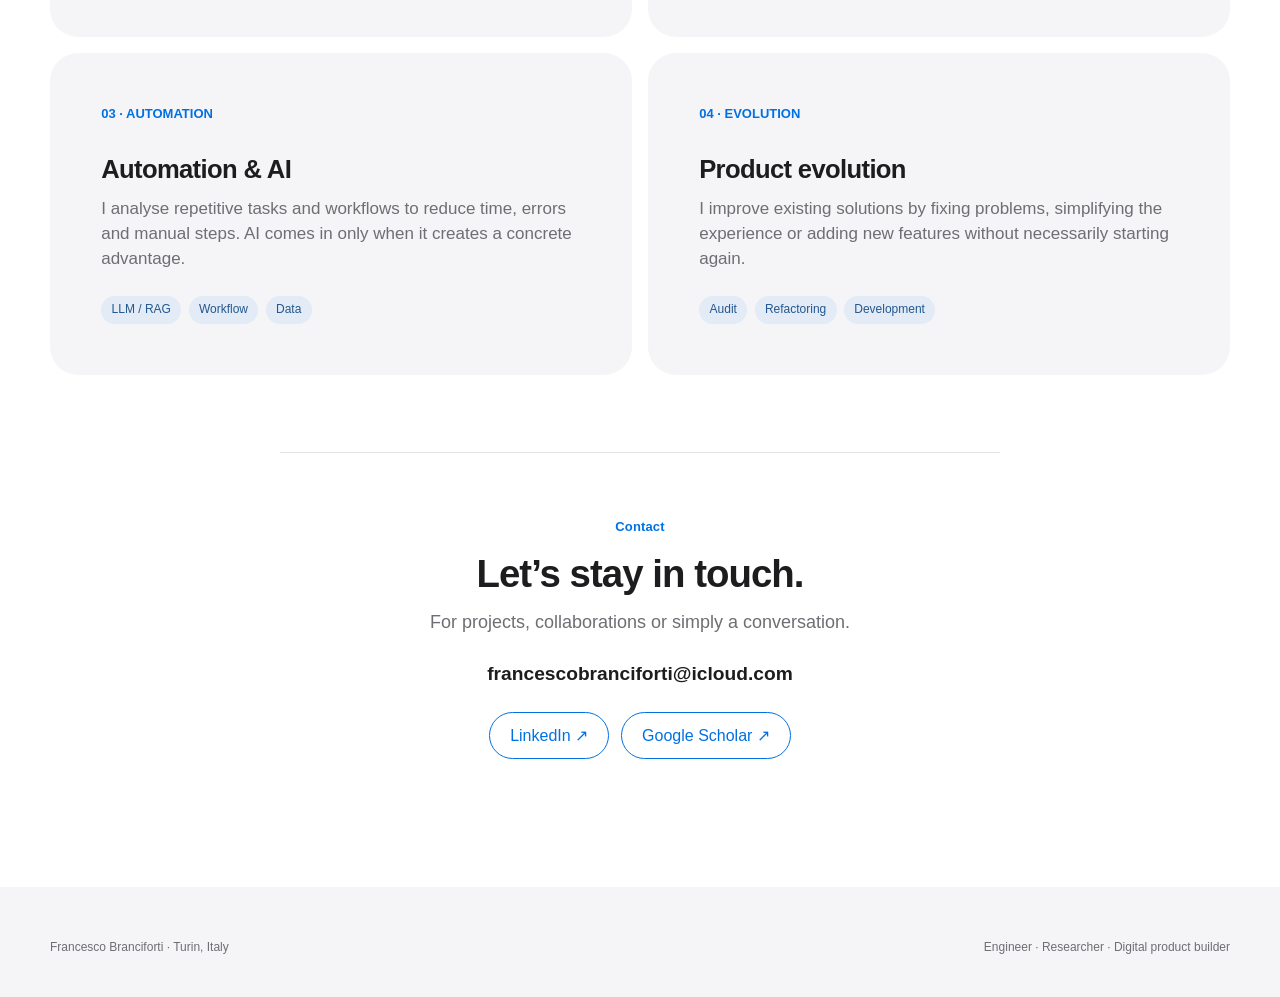
==== commit 02c261f0: "Refine portfolio project visuals" ====
--- a/en/index.html
+++ b/en/index.html
@@ -83,7 +83,6 @@
       </article>
       <article class="feature fantamondiale-feature" data-reveal>
         <div class="feature-visual fantamondiale-visual">
-          <div class="fantamondiale-brand"><img src="../assets/fantamondiale-logo.png" alt="FANTAMONDIALE 2026"></div>
           <figure class="product-shot fantamondiale-shot"><img src="../assets/fantamondiale-admin.png" alt="FANTAMONDIALE league setup interface"></figure>
         </div>
         <div class="feature-copy"><span class="eyebrow">Full-stack product · 2026</span><h2>Fantasy football, redesigned for a 48-team World Cup.</h2><p class="muted">I designed and built a platform that turns the expanded tournament format into a complete fantasy competition, from squad creation to scoring and standings.</p><ul><li>48 fantasy teams organised into 12 groups</li><li>Squads, line-ups, fixtures, scoring and group standings</li><li>Automated match and event synchronisation</li></ul><div class="feature-tech" aria-label="Technology stack"><span>Next.js</span><span>FastAPI</span><span>PostgreSQL</span><span>TypeScript</span><span>Playwright</span></div></div>
--- a/styles.css
+++ b/styles.css
@@ -395,6 +395,7 @@
   position: relative;
   z-index: 3;
   width: min(180px, 42%);
+  margin-inline: auto;
 }
 .egamex-brand img { width: 100%; height: auto; display: block; }
 .product-shot {
@@ -413,7 +414,8 @@
 .fantamondiale-visual {
   position: relative;
   isolation: isolate;
-  display: block;
+  display: flex;
+  align-items: center;
   overflow: hidden;
   background:
     radial-gradient(circle at 18% 12%, rgba(219, 170, 24, .22), transparent 34%),
@@ -429,12 +431,10 @@
   background-size: 42px 42px;
   mask-image: linear-gradient(to bottom, #000, transparent 82%);
 }
-.fantamondiale-brand { position: relative; z-index: 3; width: 58px; }
-.fantamondiale-brand img { width: 100%; height: auto; display: block; }
 .fantamondiale-shot {
   width: 100%;
   aspect-ratio: 1.55;
-  margin-top: 1.75rem;
+  margin: 0;
   border-color: rgba(219, 170, 24, .34);
   background: #10161d;
   box-shadow: 0 24px 70px rgba(0, 0, 0, .5), 0 0 40px rgba(219, 170, 24, .1);
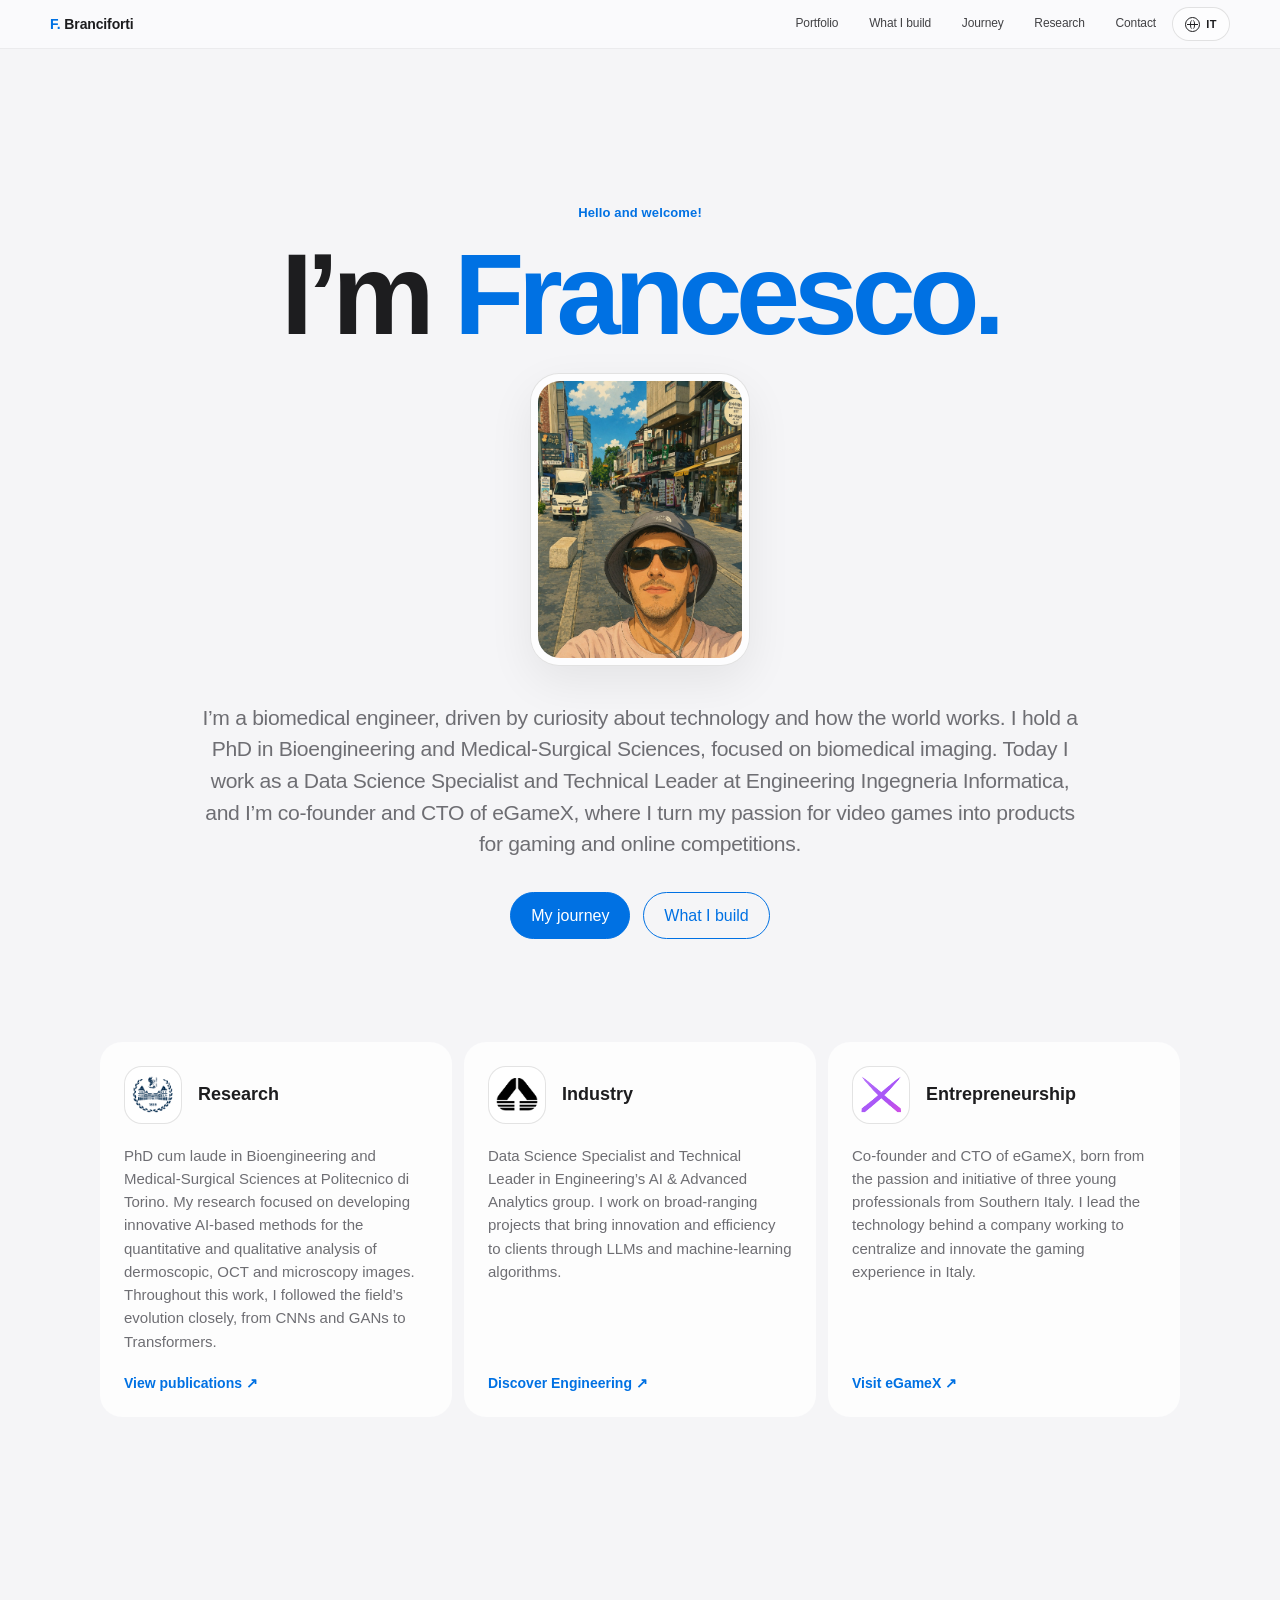
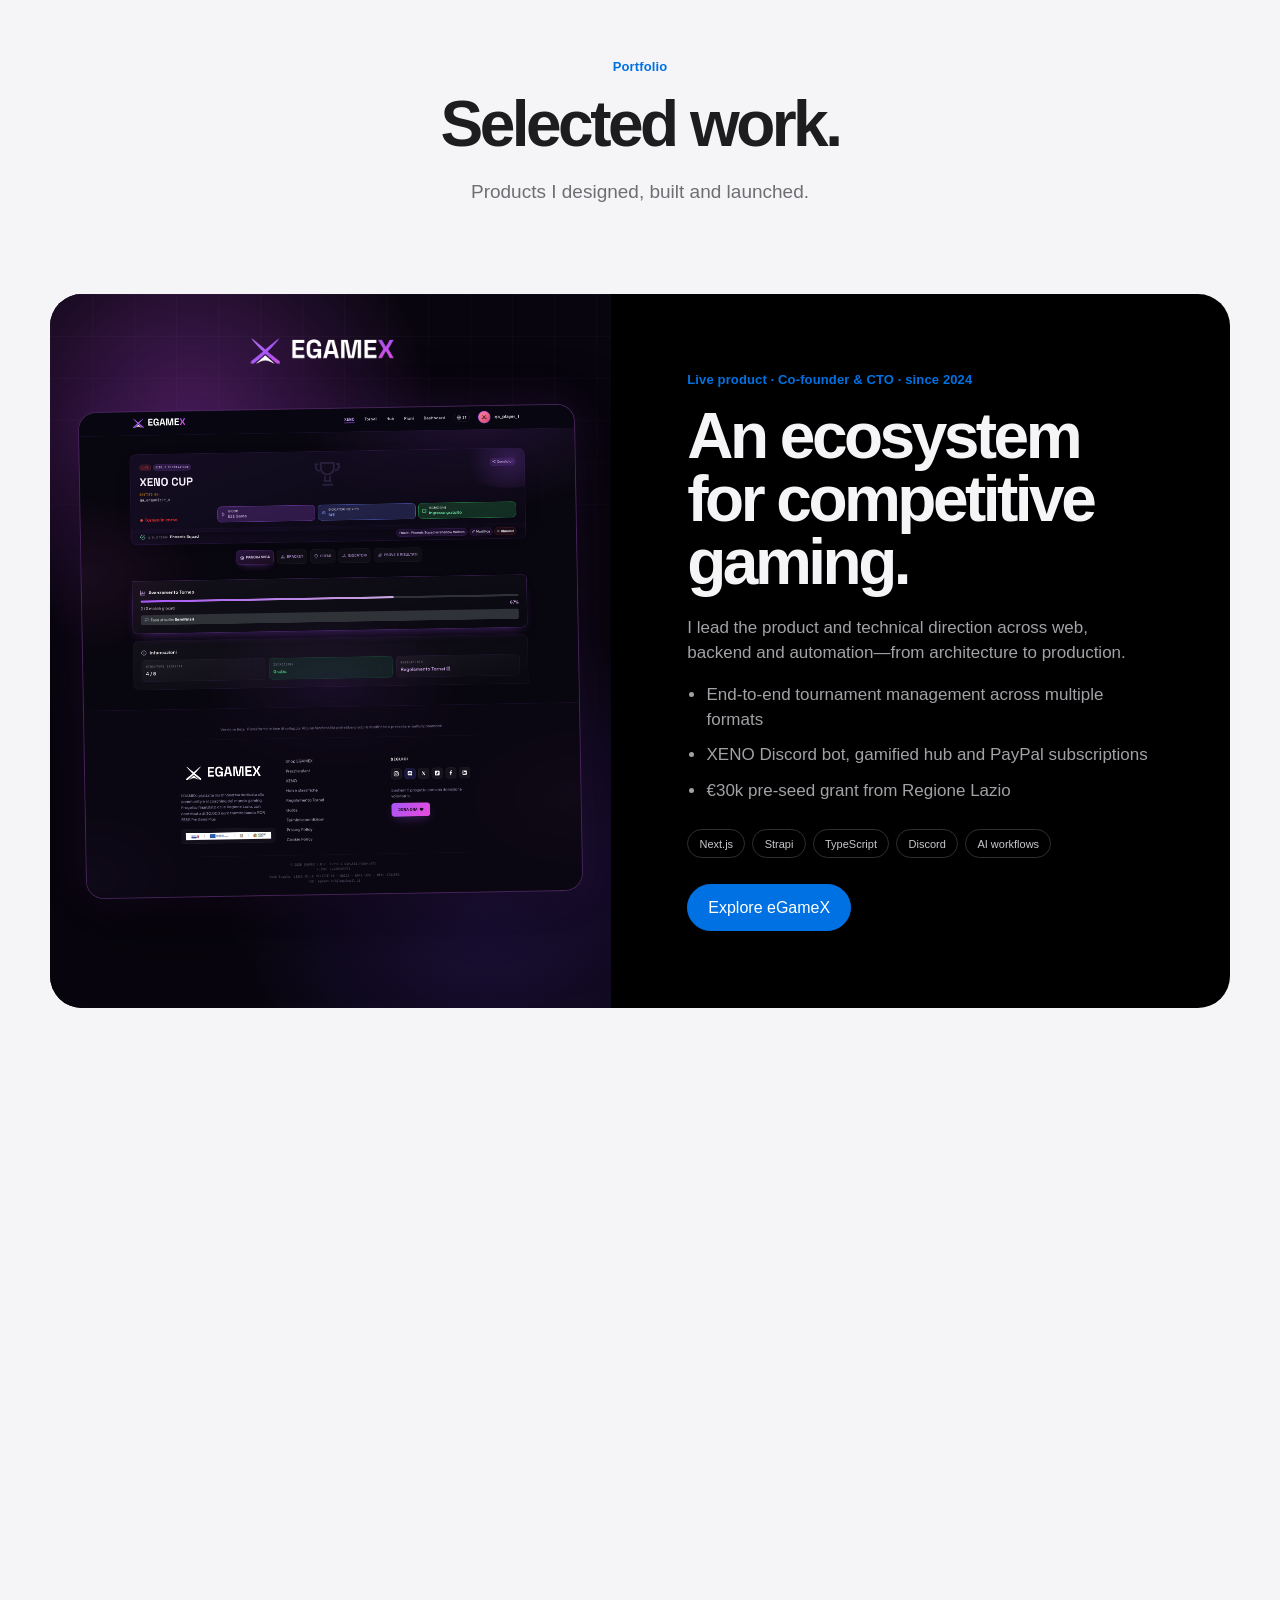
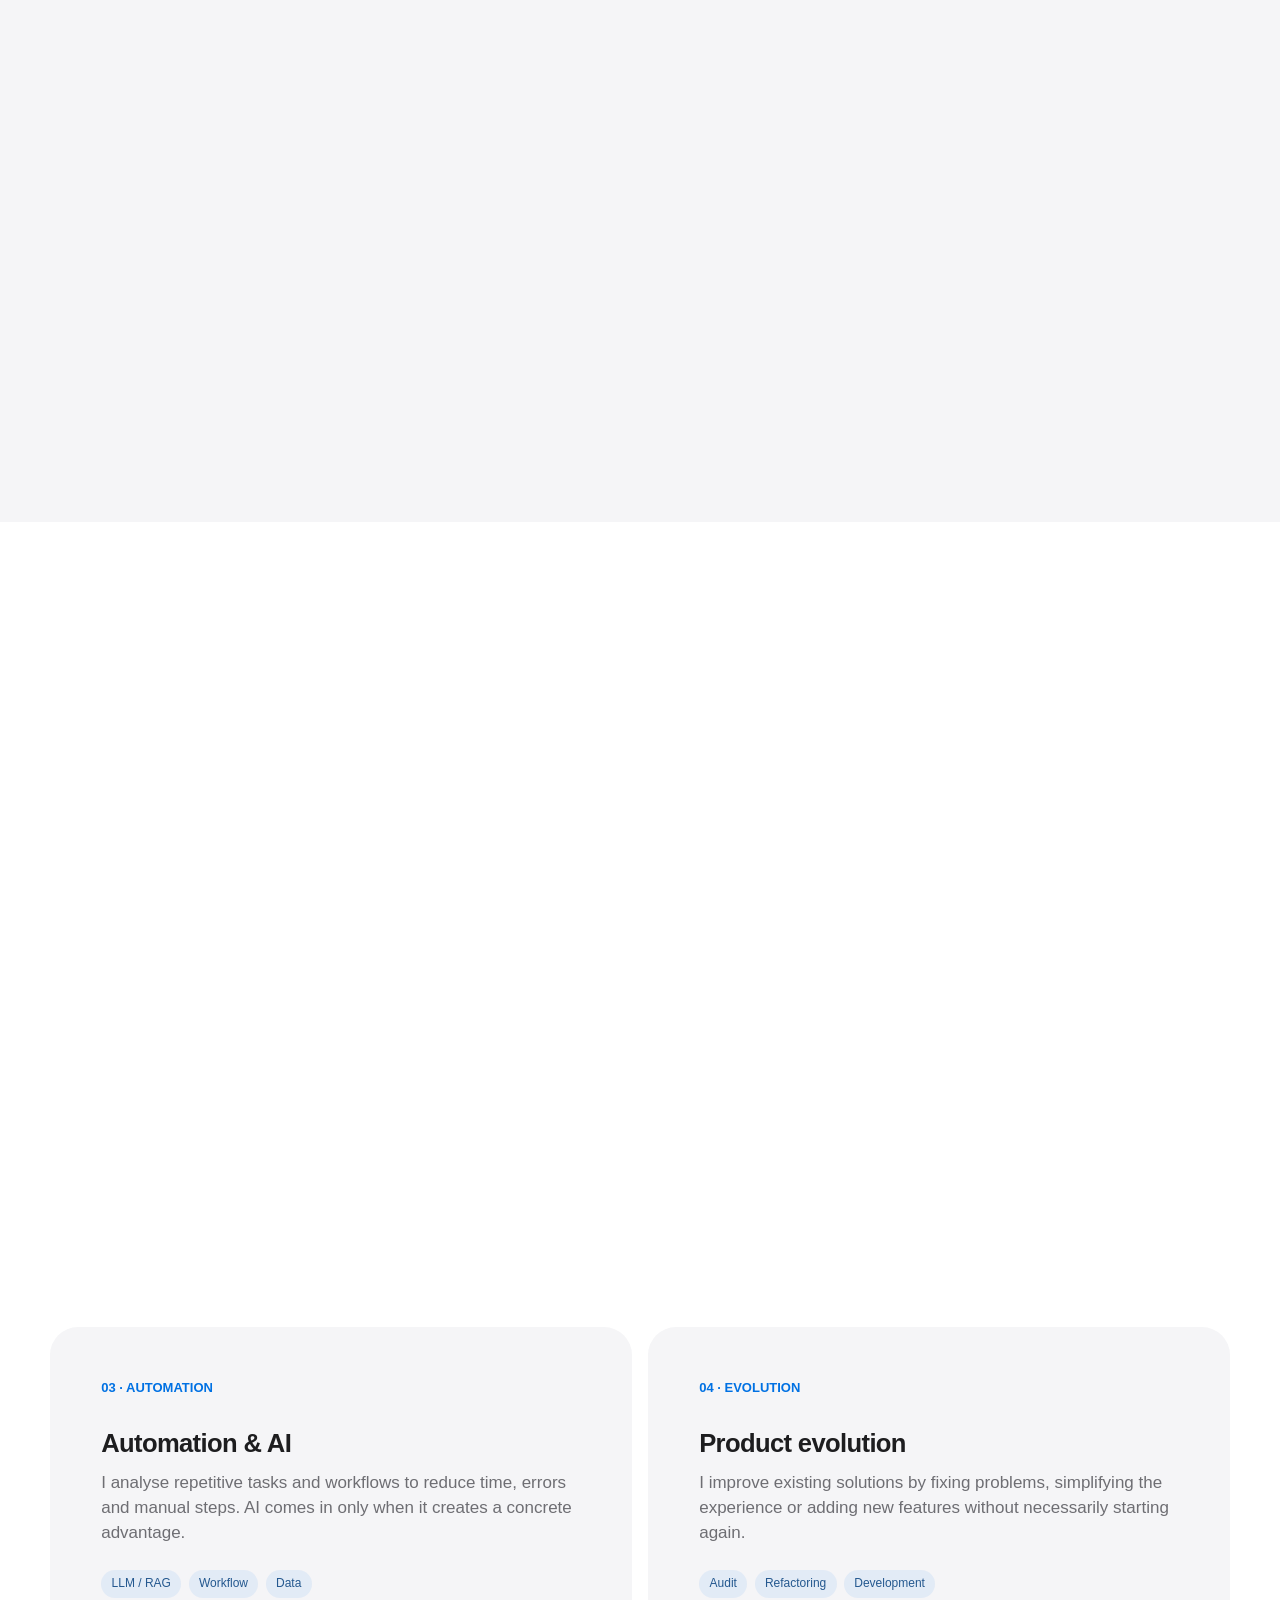
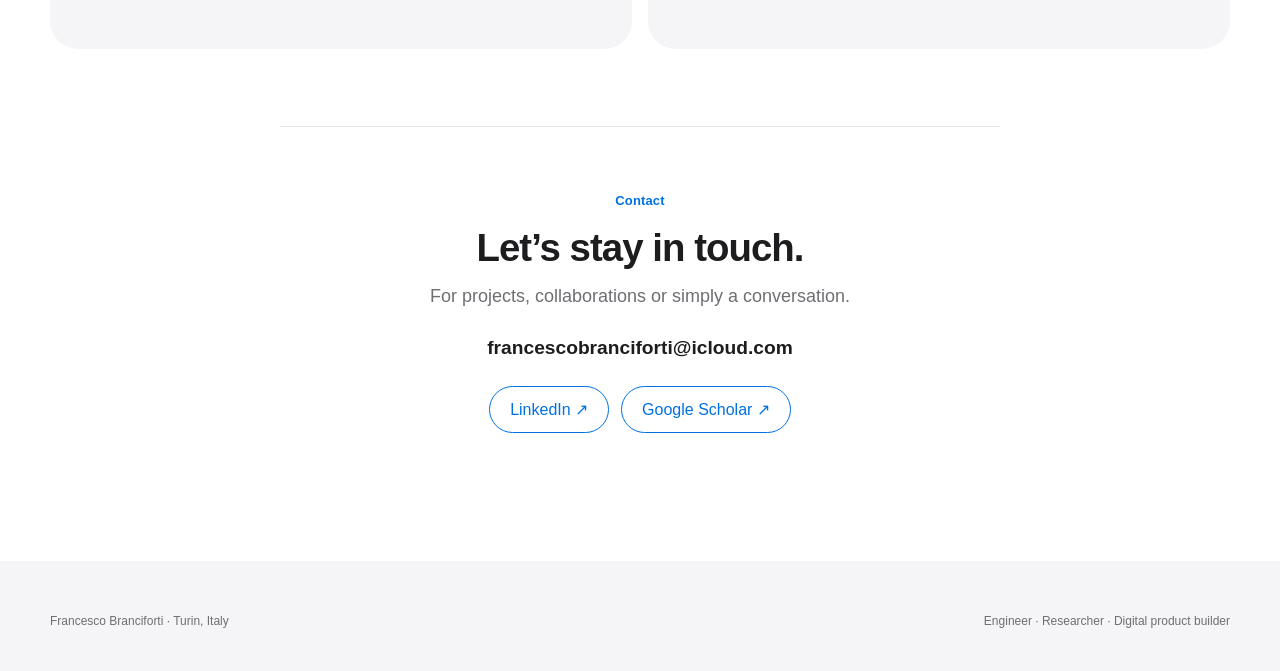
==== commit 09989e03: "Compact enterprise project cards" ====
--- a/en/index.html
+++ b/en/index.html
@@ -87,13 +87,13 @@
         </div>
         <div class="feature-copy"><span class="eyebrow">Full-stack product · 2026</span><h2>Fantasy football, redesigned for a 48-team World Cup.</h2><p class="muted">I designed and built a platform that turns the expanded tournament format into a complete fantasy competition, from squad creation to scoring and standings.</p><ul><li>48 fantasy teams organised into 12 groups</li><li>Squads, line-ups, fixtures, scoring and group standings</li><li>Automated match and event synchronisation</li></ul><div class="feature-tech" aria-label="Technology stack"><span>Next.js</span><span>FastAPI</span><span>PostgreSQL</span><span>TypeScript</span><span>Playwright</span></div></div>
       </article>
-      <div class="grid-3" style="margin-top:1rem">
-        <article class="card" data-reveal><span class="number">ENTERPRISE · ANONYMISED</span><h3>Ticket prioritisation</h3><p>Scoring and ML models for fault management.</p></article>
-        <article class="card" data-reveal><span class="number">LLM · DECISION SUPPORT</span><h3>Strategic planning</h3><p>LLM services for organising actions, information and plan stages.</p></article>
-        <article class="card" data-reveal><span class="number">RAG · EVALUATION</span><h3>Document benchmark</h3><p>KPIs and robustness tests for a proprietary RAG system.</p></article>
-        <article class="card" data-reveal><span class="number">HEALTHCARE · SYNTHETIC DATA</span><h3>Synthetic medical data</h3><p>Architecture and validation for a federated platform.</p></article>
-        <article class="card" data-reveal><span class="number">HEALTHCARE · LLM / RAG</span><h3>Clinical coding</h3><p>ICD9-CM code suggestions using retrieval and prompt engineering.</p></article>
-        <article class="card" data-reveal><span class="number">DOCUMENT AI · MODERNISATION</span><h3>Document classification</h3><p>Model updates and cloud-storage migration.</p></article>
+      <div class="enterprise-grid">
+        <article class="card enterprise-card" data-reveal><span class="number">ENTERPRISE · ANONYMISED</span><h3>Ticket prioritisation</h3><p>Scoring and ML models for fault management.</p></article>
+        <article class="card enterprise-card" data-reveal><span class="number">LLM · DECISION SUPPORT</span><h3>Strategic planning</h3><p>LLM services for organising actions, information and plan stages.</p></article>
+        <article class="card enterprise-card" data-reveal><span class="number">RAG · EVALUATION</span><h3>Document benchmark</h3><p>KPIs and robustness tests for a proprietary RAG system.</p></article>
+        <article class="card enterprise-card" data-reveal><span class="number">HEALTHCARE · SYNTHETIC DATA</span><h3>Synthetic medical data</h3><p>Architecture and validation for a federated platform.</p></article>
+        <article class="card enterprise-card" data-reveal><span class="number">HEALTHCARE · LLM / RAG</span><h3>Clinical coding</h3><p>ICD9-CM code suggestions using retrieval and prompt engineering.</p></article>
+        <article class="card enterprise-card" data-reveal><span class="number">DOCUMENT AI · MODERNISATION</span><h3>Document classification</h3><p>Model updates and cloud-storage migration.</p></article>
       </div>
     </div></section>
 
--- a/styles.css
+++ b/styles.css
@@ -331,6 +331,32 @@
 .card:hover { transform: translateY(-4px); box-shadow: var(--shadow); }
 .card p, .muted { color: var(--muted); }
 .card .number { display: block; margin-bottom: 2rem; color: var(--blue); font-size: 13px; font-weight: 600; }
+.enterprise-grid {
+  display: grid;
+  grid-template-columns: repeat(6, minmax(0, 1fr));
+  gap: 12px;
+  margin-top: 1rem;
+}
+.enterprise-card {
+  min-height: 250px;
+  display: flex;
+  flex-direction: column;
+  padding: 1.45rem;
+  border-radius: 22px;
+}
+.enterprise-card .number {
+  min-height: 2.6em;
+  margin-bottom: auto;
+  font-size: 10px;
+  line-height: 1.3;
+  letter-spacing: .025em;
+}
+.enterprise-card h3 {
+  margin: 2rem 0 .65rem;
+  font-size: clamp(1.15rem, 1.55vw, 1.4rem);
+  line-height: 1.08;
+}
+.enterprise-card p { margin: 0; font-size: 13px; line-height: 1.45; }
 .section-bridge { max-width: 720px; margin: clamp(3rem, 6vw, 5rem) auto 0; text-align: center; }
 .section-bridge p { margin-bottom: 1.5rem; color: var(--muted); font-size: 18px; line-height: 1.5; }
 .contact-hub { scroll-margin-top: 80px; padding-top: clamp(2.5rem, 5vw, 4rem); border-top: 1px solid var(--line); }
@@ -549,6 +575,7 @@
   .welcome-copy .hero-intro { margin-inline: auto; }
   .welcome-portrait { width: min(210px, 58vw); }
   .hero-aside, .grid-3, .research-facts { grid-template-columns: 1fr; }
+  .enterprise-grid { grid-template-columns: repeat(3, minmax(0, 1fr)); }
   .identity-card { min-height: 0; text-align: left; }
   .feature, .page-body { grid-template-columns: 1fr; }
   .feature-visual { min-height: 340px; }
@@ -564,6 +591,8 @@
   h1 { font-size: clamp(3.6rem, 18vw, 5rem); }
   h2 { font-size: clamp(2.6rem, 12vw, 3.8rem); }
   .proof-strip, .grid-2, .grid-4 { grid-template-columns: 1fr; }
+  .enterprise-grid { grid-template-columns: repeat(2, minmax(0, 1fr)); }
+  .enterprise-card { min-height: 230px; padding: 1.25rem; }
   .proof { border-right: 0; border-bottom: 1px solid var(--line); }
   .card { min-height: 0; border-radius: 22px; }
   .feature { border-radius: 24px; }
@@ -573,6 +602,11 @@
   .callout { border-radius: 24px; }
 }
 
+@media (max-width: 400px) {
+  .enterprise-grid { grid-template-columns: 1fr; }
+  .enterprise-card { min-height: 200px; }
+}
+
 @media (prefers-reduced-motion: reduce) {
   html { scroll-behavior: auto; }
   *, *::before, *::after { animation-duration: .01ms !important; transition-duration: .01ms !important; }
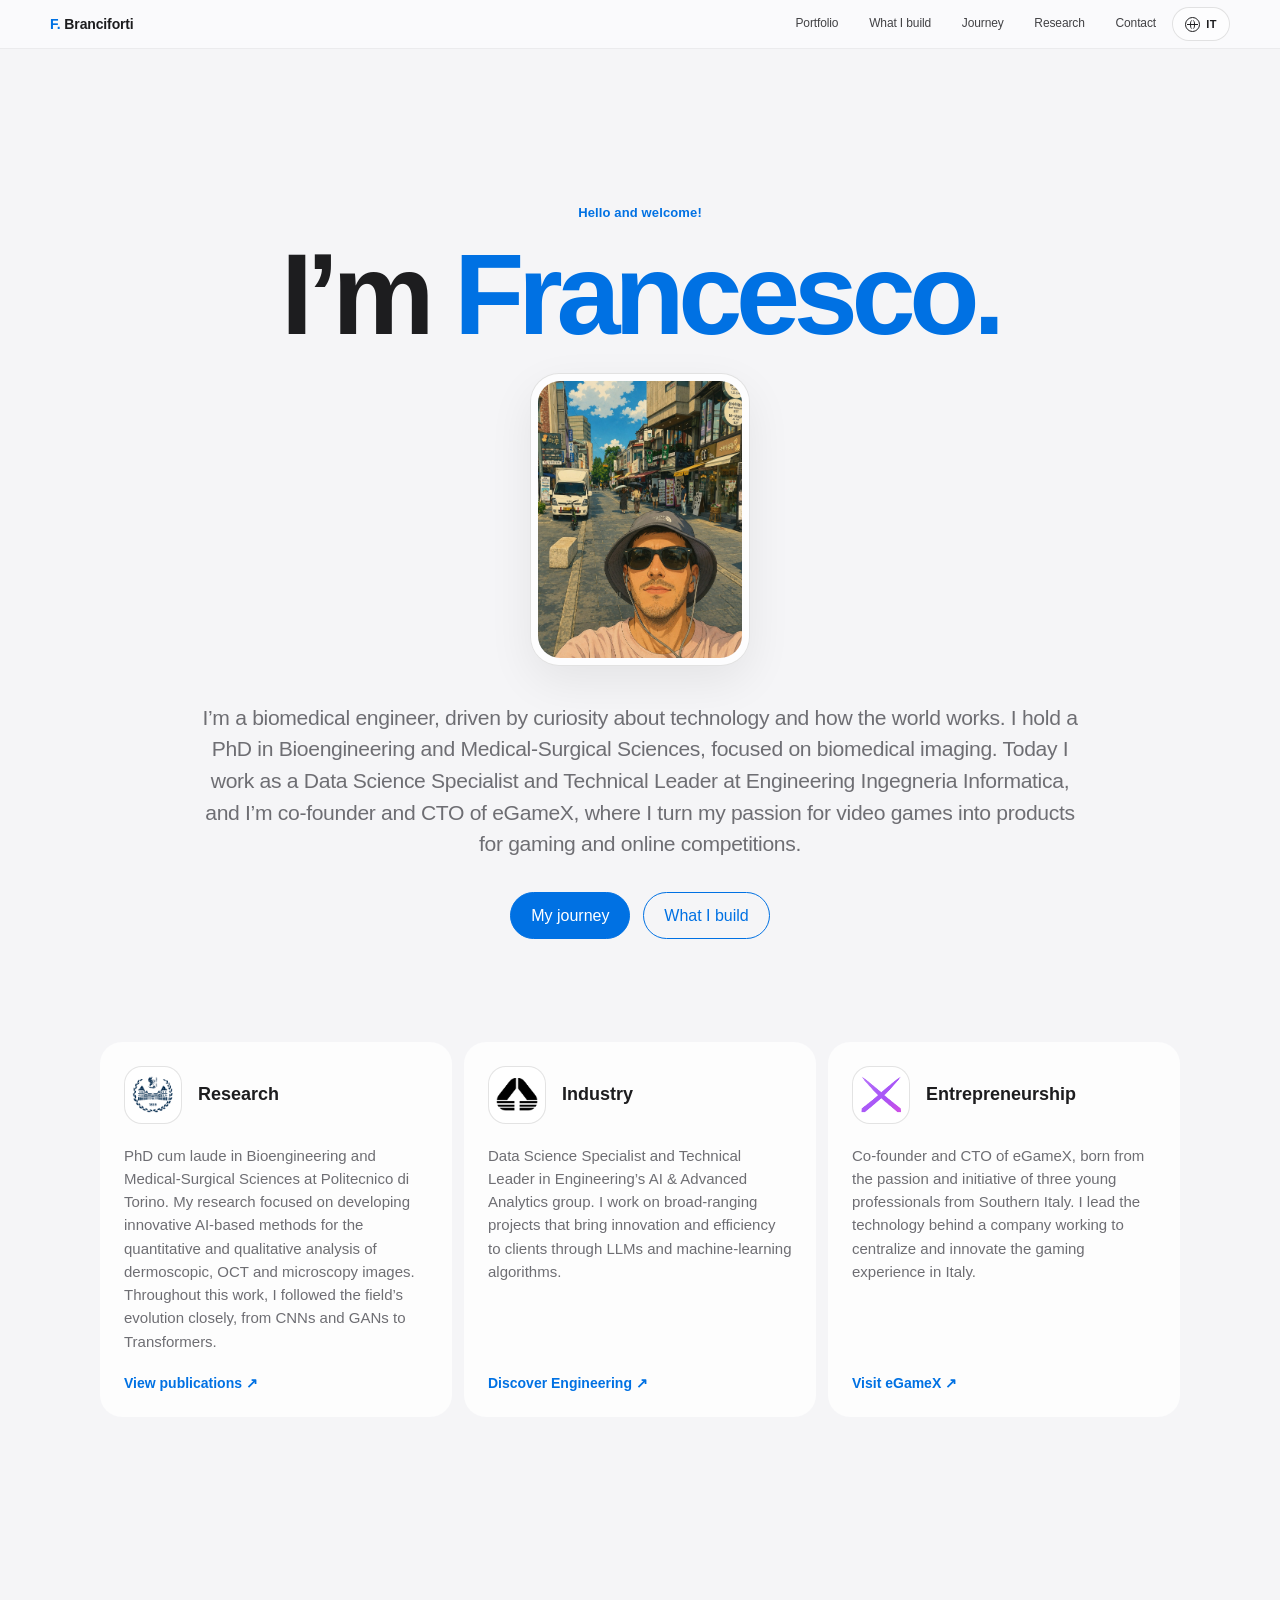
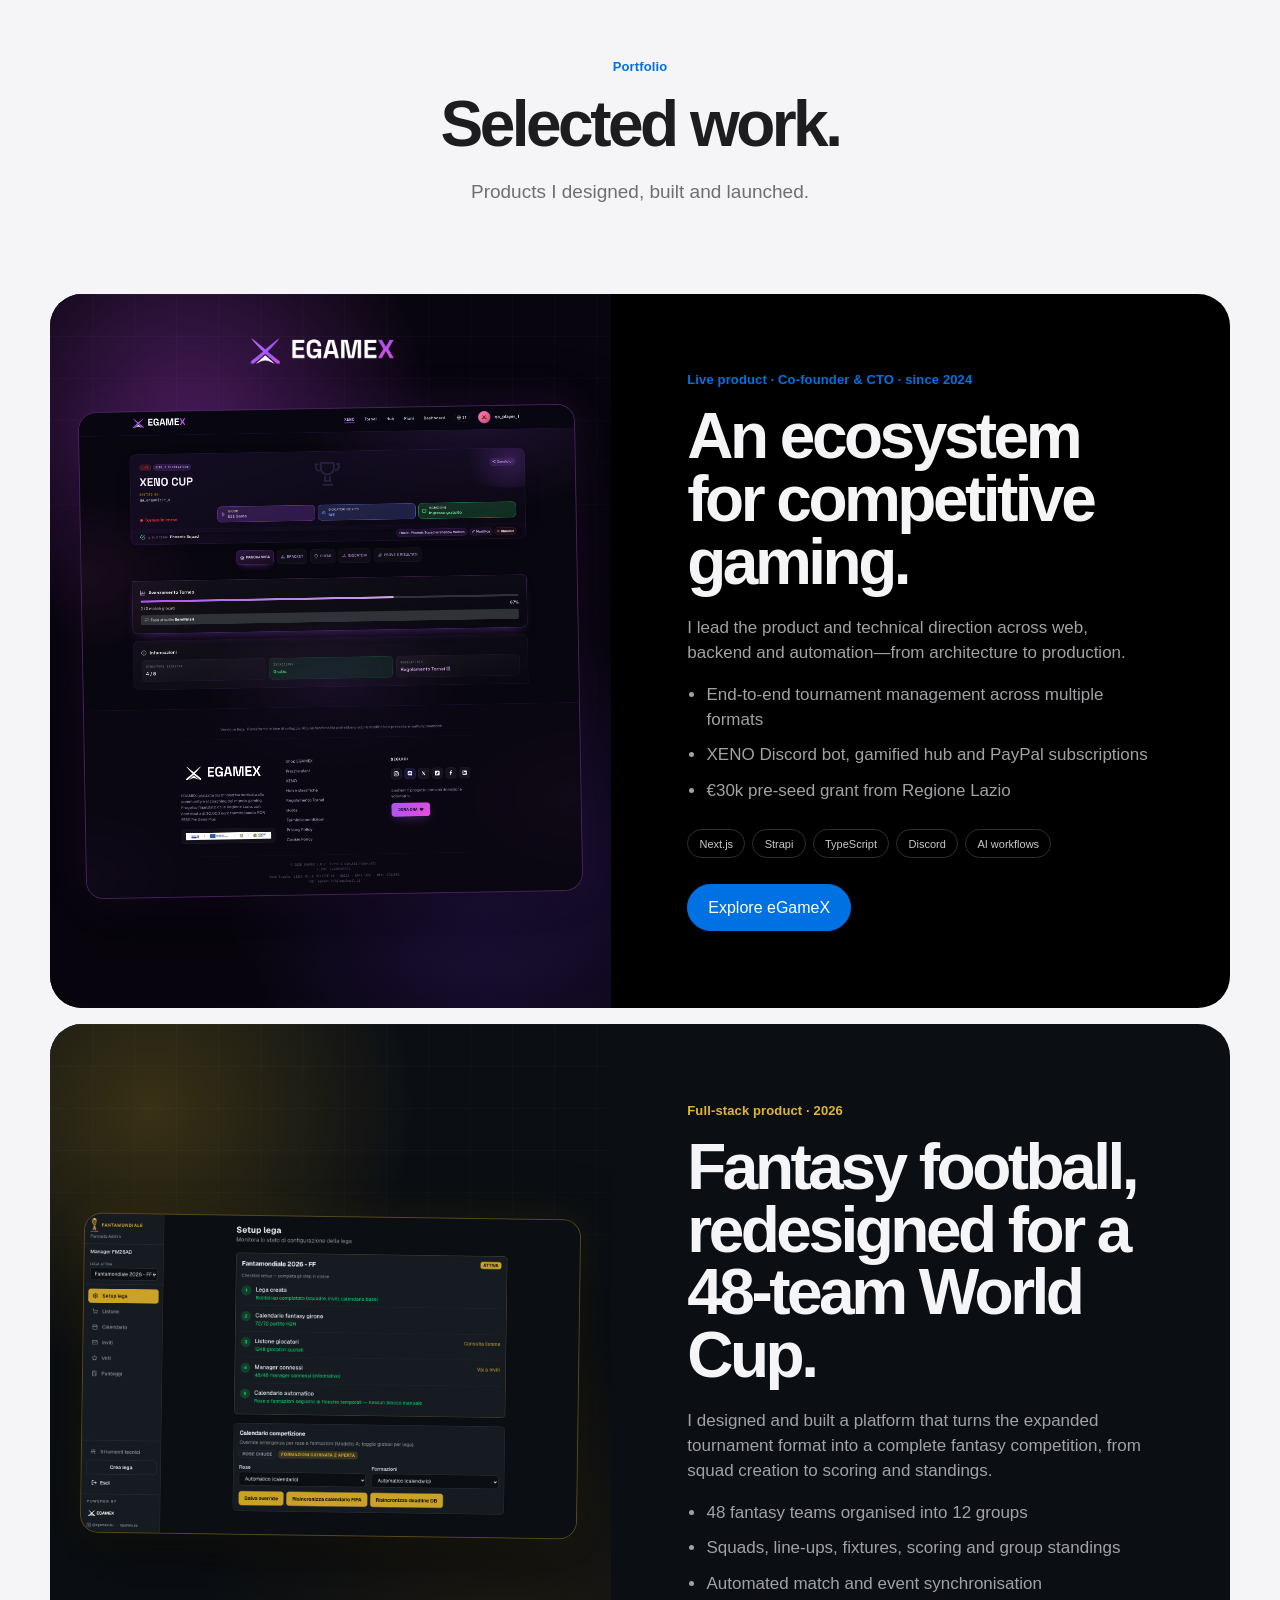
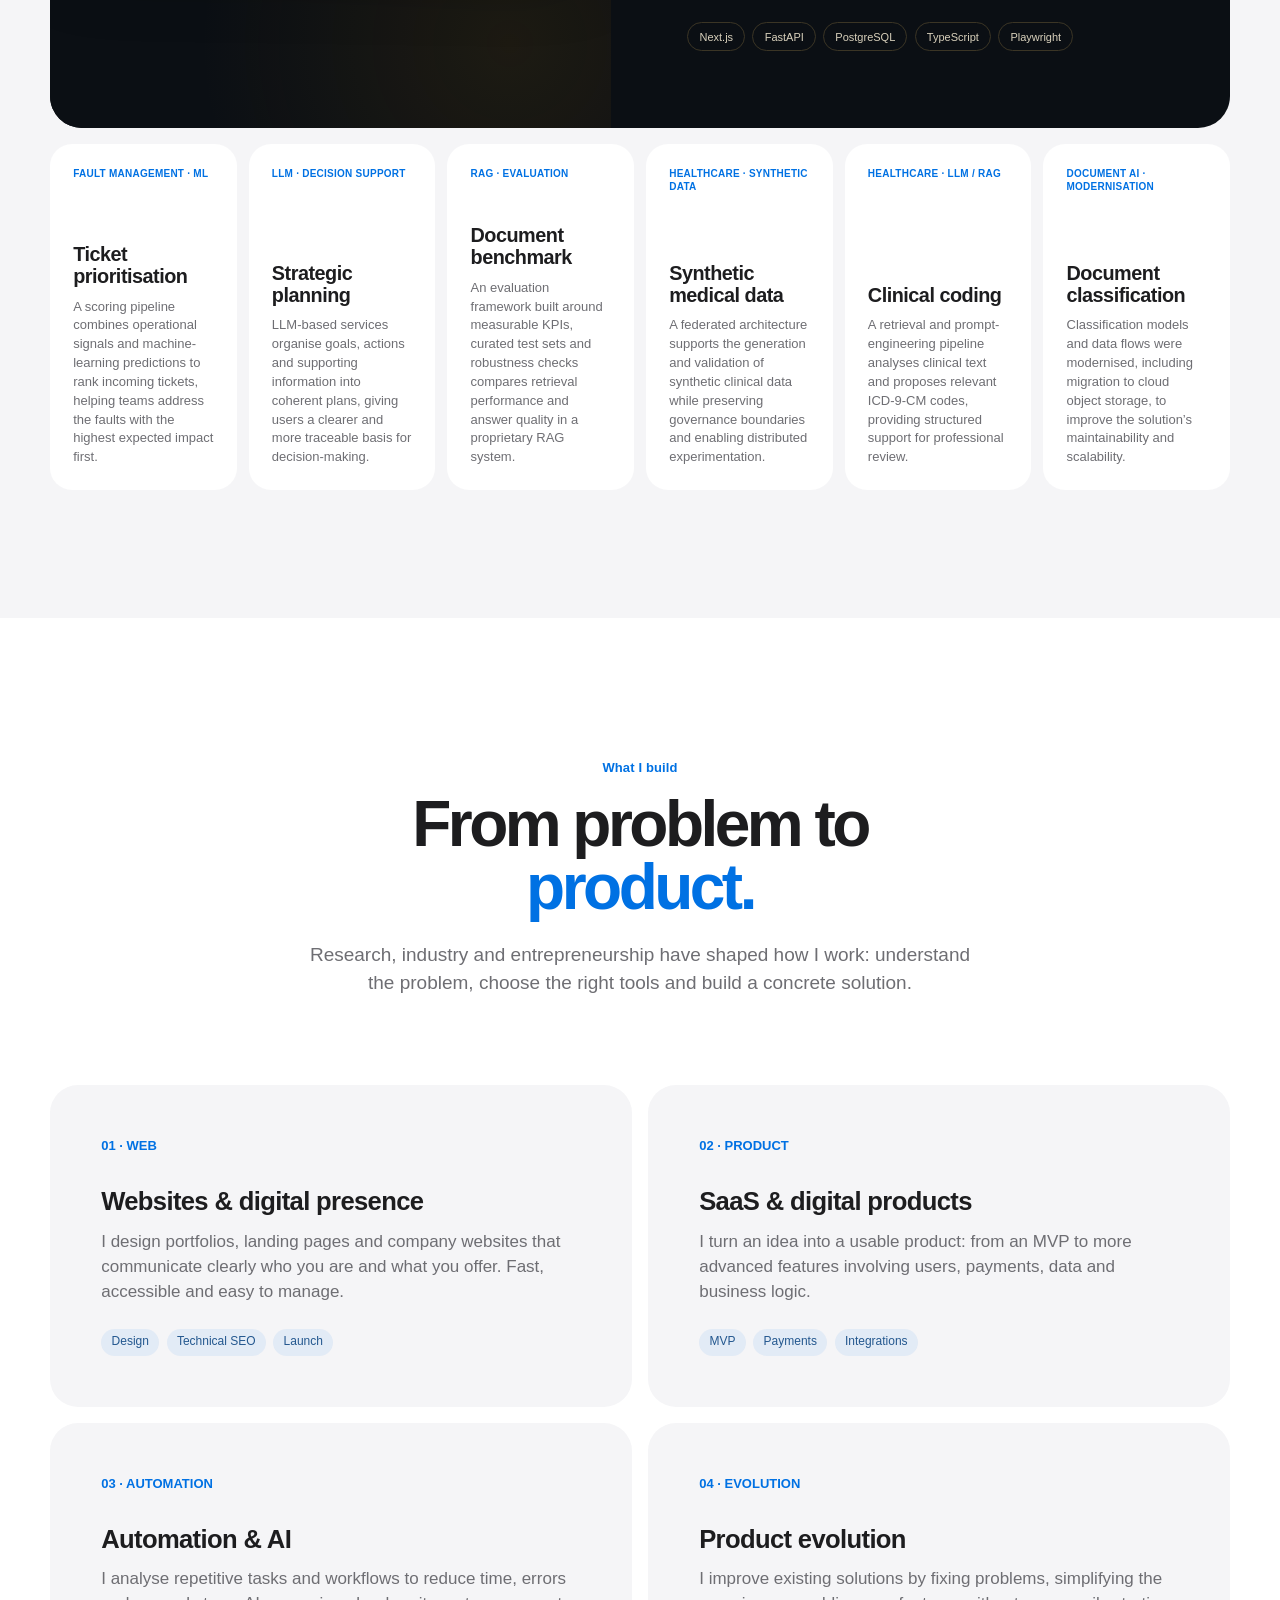
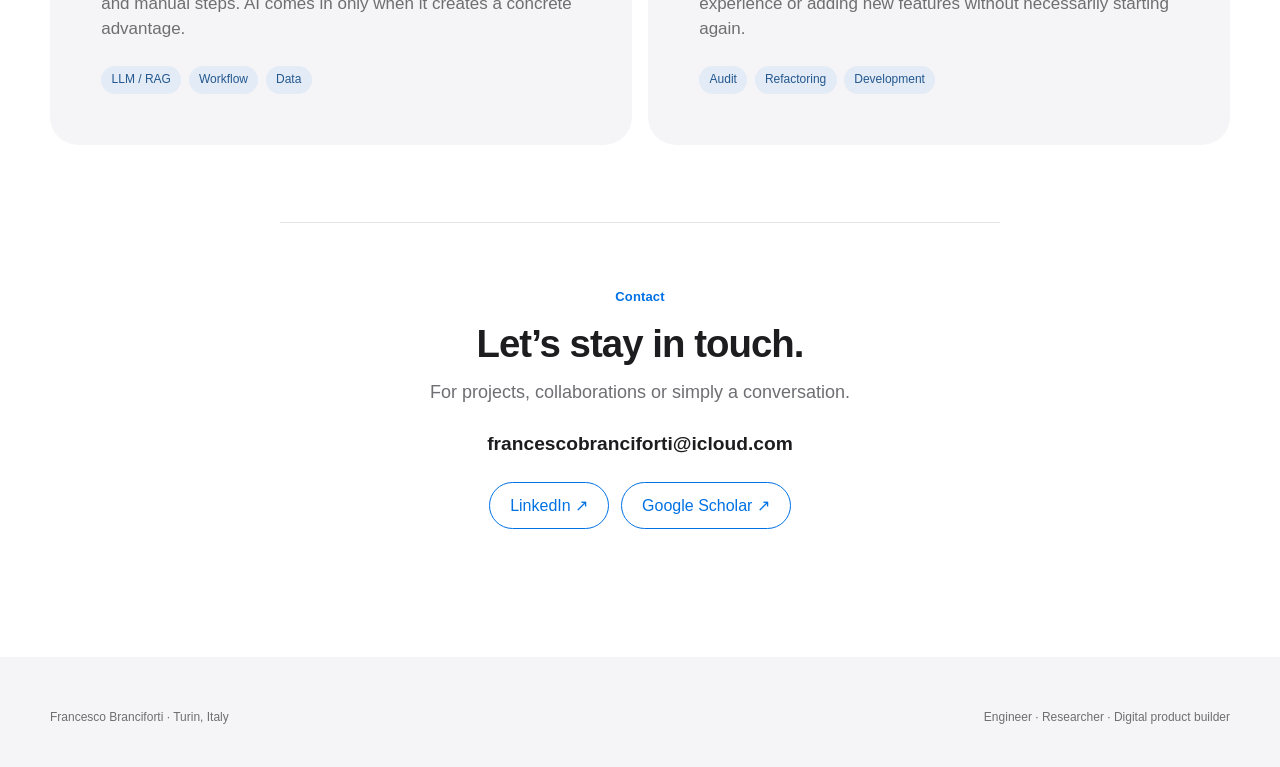
==== commit ae370363: "Expand enterprise project descriptions" ====
--- a/en/index.html
+++ b/en/index.html
@@ -88,12 +88,12 @@
         <div class="feature-copy"><span class="eyebrow">Full-stack product · 2026</span><h2>Fantasy football, redesigned for a 48-team World Cup.</h2><p class="muted">I designed and built a platform that turns the expanded tournament format into a complete fantasy competition, from squad creation to scoring and standings.</p><ul><li>48 fantasy teams organised into 12 groups</li><li>Squads, line-ups, fixtures, scoring and group standings</li><li>Automated match and event synchronisation</li></ul><div class="feature-tech" aria-label="Technology stack"><span>Next.js</span><span>FastAPI</span><span>PostgreSQL</span><span>TypeScript</span><span>Playwright</span></div></div>
       </article>
       <div class="enterprise-grid">
-        <article class="card enterprise-card" data-reveal><span class="number">ENTERPRISE · ANONYMISED</span><h3>Ticket prioritisation</h3><p>Scoring and ML models for fault management.</p></article>
-        <article class="card enterprise-card" data-reveal><span class="number">LLM · DECISION SUPPORT</span><h3>Strategic planning</h3><p>LLM services for organising actions, information and plan stages.</p></article>
-        <article class="card enterprise-card" data-reveal><span class="number">RAG · EVALUATION</span><h3>Document benchmark</h3><p>KPIs and robustness tests for a proprietary RAG system.</p></article>
-        <article class="card enterprise-card" data-reveal><span class="number">HEALTHCARE · SYNTHETIC DATA</span><h3>Synthetic medical data</h3><p>Architecture and validation for a federated platform.</p></article>
-        <article class="card enterprise-card" data-reveal><span class="number">HEALTHCARE · LLM / RAG</span><h3>Clinical coding</h3><p>ICD9-CM code suggestions using retrieval and prompt engineering.</p></article>
-        <article class="card enterprise-card" data-reveal><span class="number">DOCUMENT AI · MODERNISATION</span><h3>Document classification</h3><p>Model updates and cloud-storage migration.</p></article>
+        <article class="card enterprise-card" data-reveal><span class="number">FAULT MANAGEMENT · ML</span><h3>Ticket prioritisation</h3><p>A scoring pipeline combines operational signals and machine-learning predictions to rank incoming tickets, helping teams address the faults with the highest expected impact first.</p></article>
+        <article class="card enterprise-card" data-reveal><span class="number">LLM · DECISION SUPPORT</span><h3>Strategic planning</h3><p>LLM-based services organise goals, actions and supporting information into coherent plans, giving users a clearer and more traceable basis for decision-making.</p></article>
+        <article class="card enterprise-card" data-reveal><span class="number">RAG · EVALUATION</span><h3>Document benchmark</h3><p>An evaluation framework built around measurable KPIs, curated test sets and robustness checks compares retrieval performance and answer quality in a proprietary RAG system.</p></article>
+        <article class="card enterprise-card" data-reveal><span class="number">HEALTHCARE · SYNTHETIC DATA</span><h3>Synthetic medical data</h3><p>A federated architecture supports the generation and validation of synthetic clinical data while preserving governance boundaries and enabling distributed experimentation.</p></article>
+        <article class="card enterprise-card" data-reveal><span class="number">HEALTHCARE · LLM / RAG</span><h3>Clinical coding</h3><p>A retrieval and prompt-engineering pipeline analyses clinical text and proposes relevant ICD-9-CM codes, providing structured support for professional review.</p></article>
+        <article class="card enterprise-card" data-reveal><span class="number">DOCUMENT AI · MODERNISATION</span><h3>Document classification</h3><p>Classification models and data flows were modernised, including migration to cloud object storage, to improve the solution’s maintainability and scalability.</p></article>
       </div>
     </div></section>
 
--- a/styles.css
+++ b/styles.css
@@ -338,7 +338,7 @@
   margin-top: 1rem;
 }
 .enterprise-card {
-  min-height: 250px;
+  min-height: 285px;
   display: flex;
   flex-direction: column;
   padding: 1.45rem;
@@ -592,7 +592,7 @@
   h2 { font-size: clamp(2.6rem, 12vw, 3.8rem); }
   .proof-strip, .grid-2, .grid-4 { grid-template-columns: 1fr; }
   .enterprise-grid { grid-template-columns: repeat(2, minmax(0, 1fr)); }
-  .enterprise-card { min-height: 230px; padding: 1.25rem; }
+  .enterprise-card { min-height: 260px; padding: 1.25rem; }
   .proof { border-right: 0; border-bottom: 1px solid var(--line); }
   .card { min-height: 0; border-radius: 22px; }
   .feature { border-radius: 24px; }
